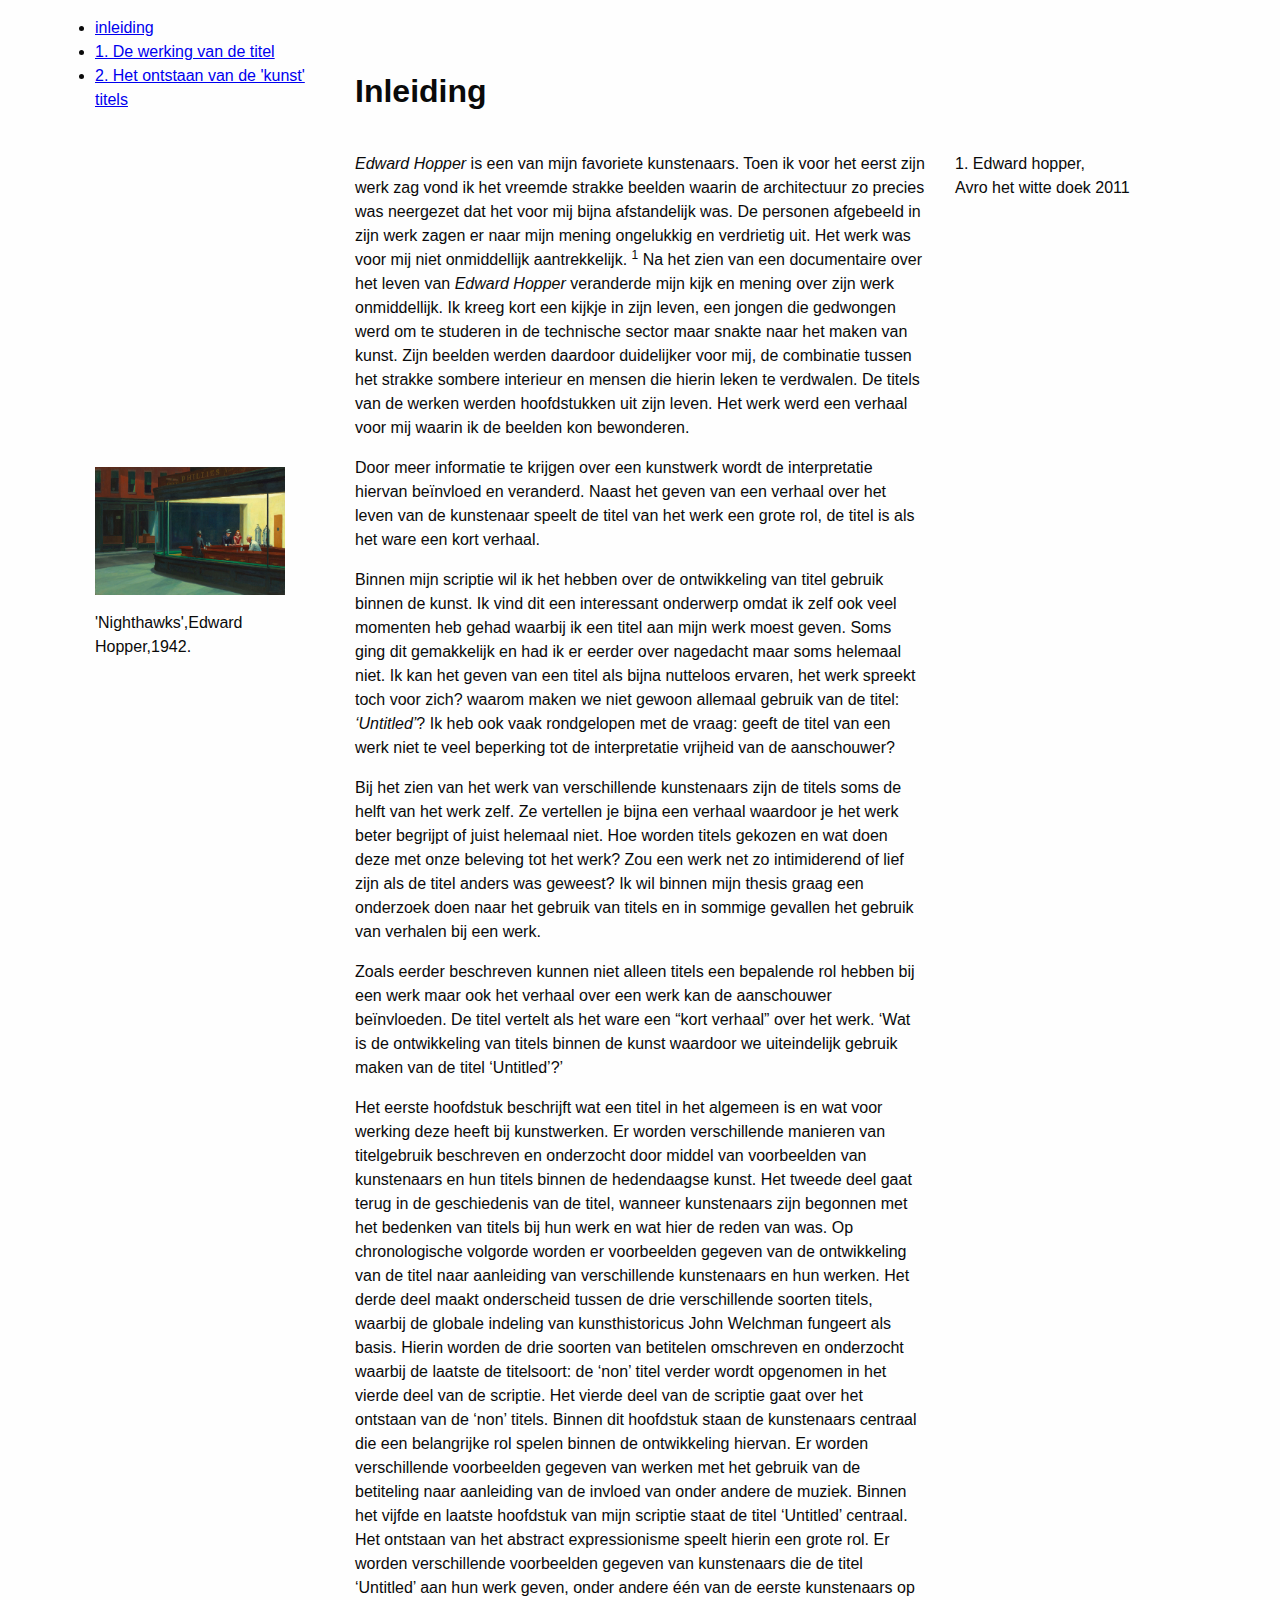
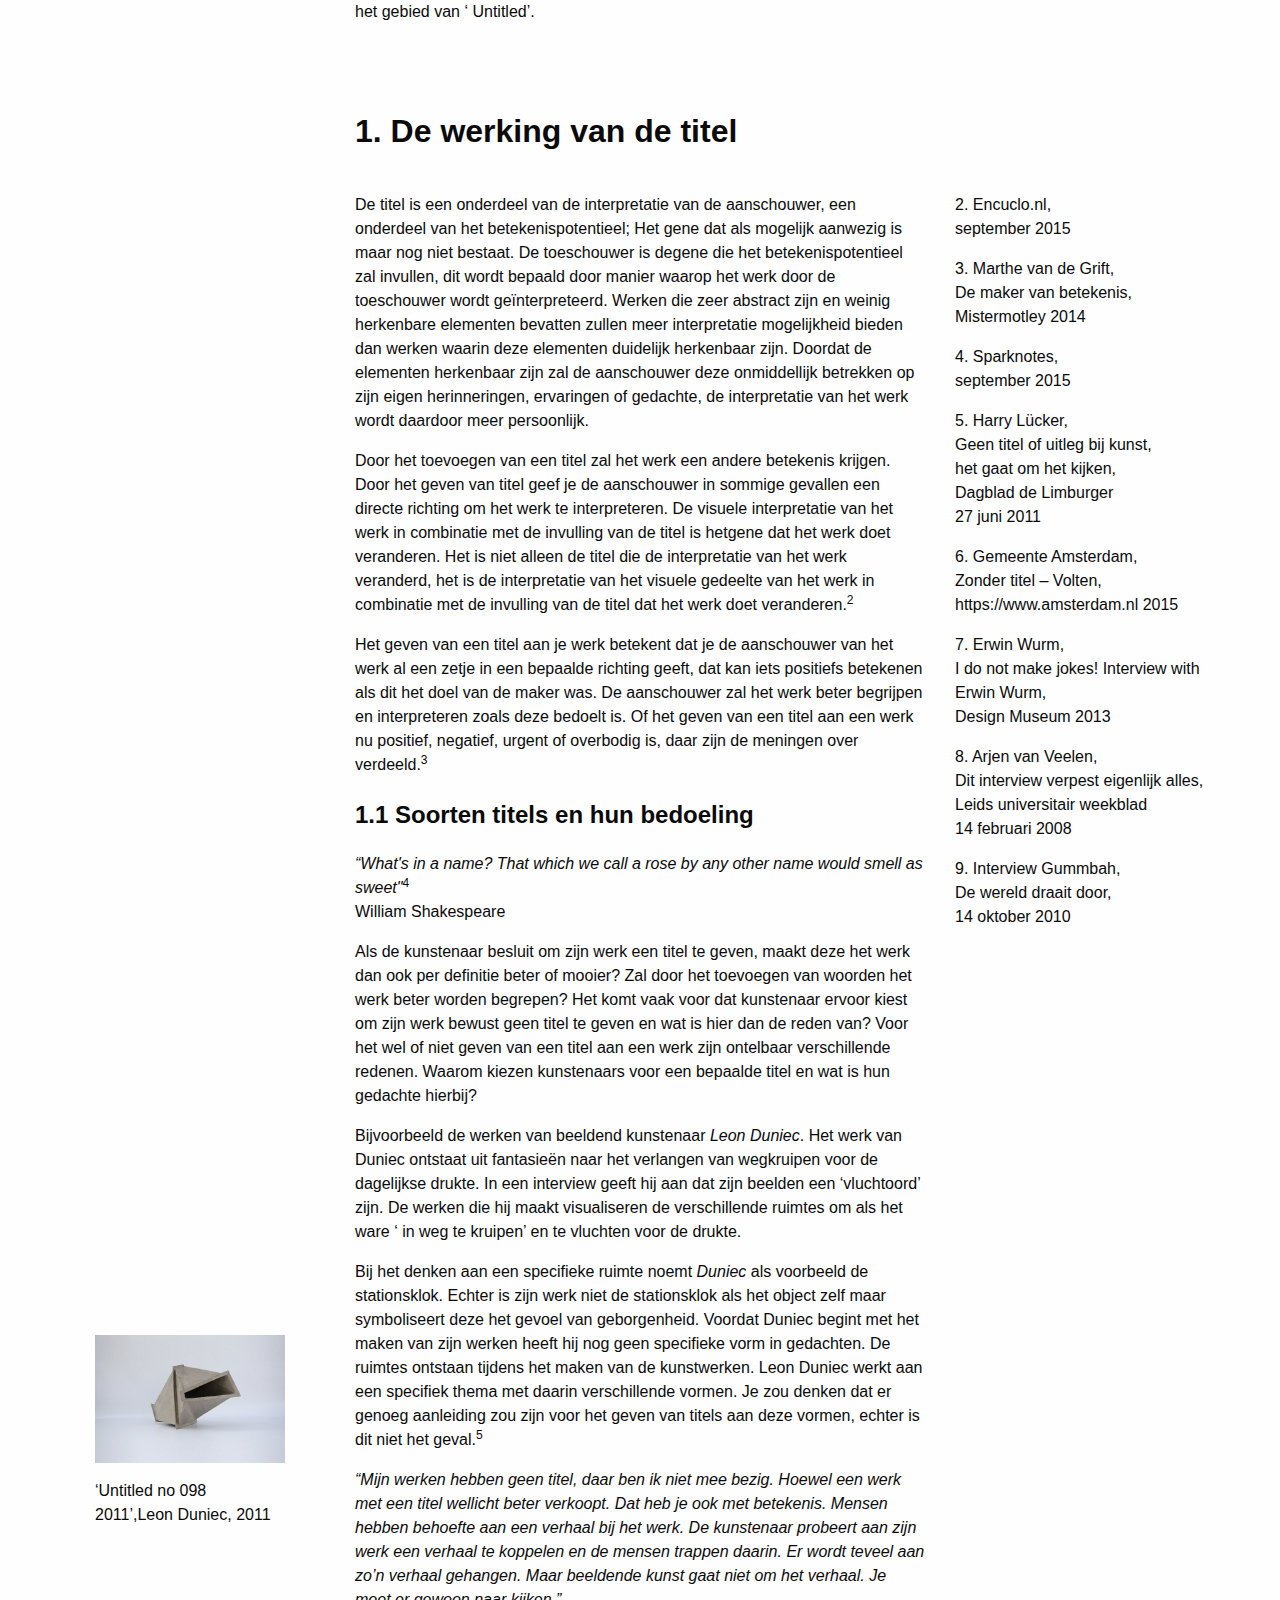
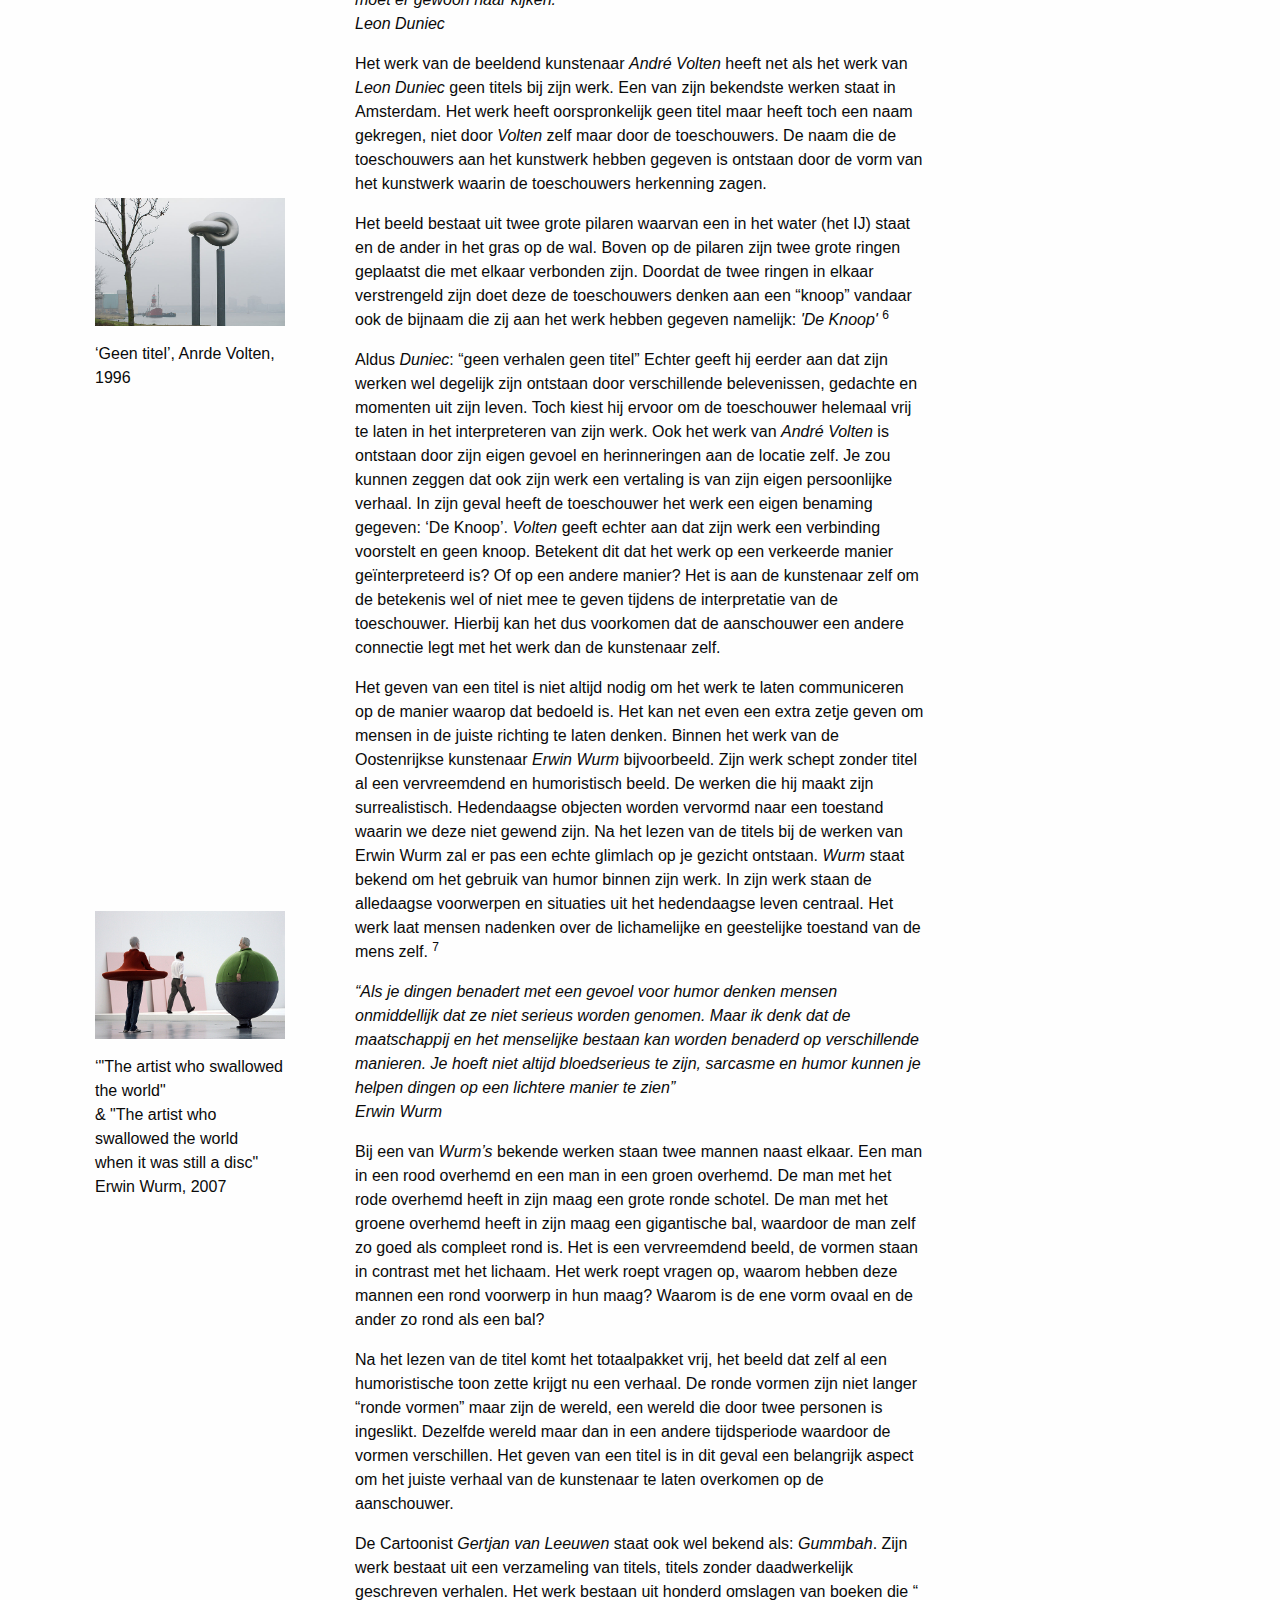
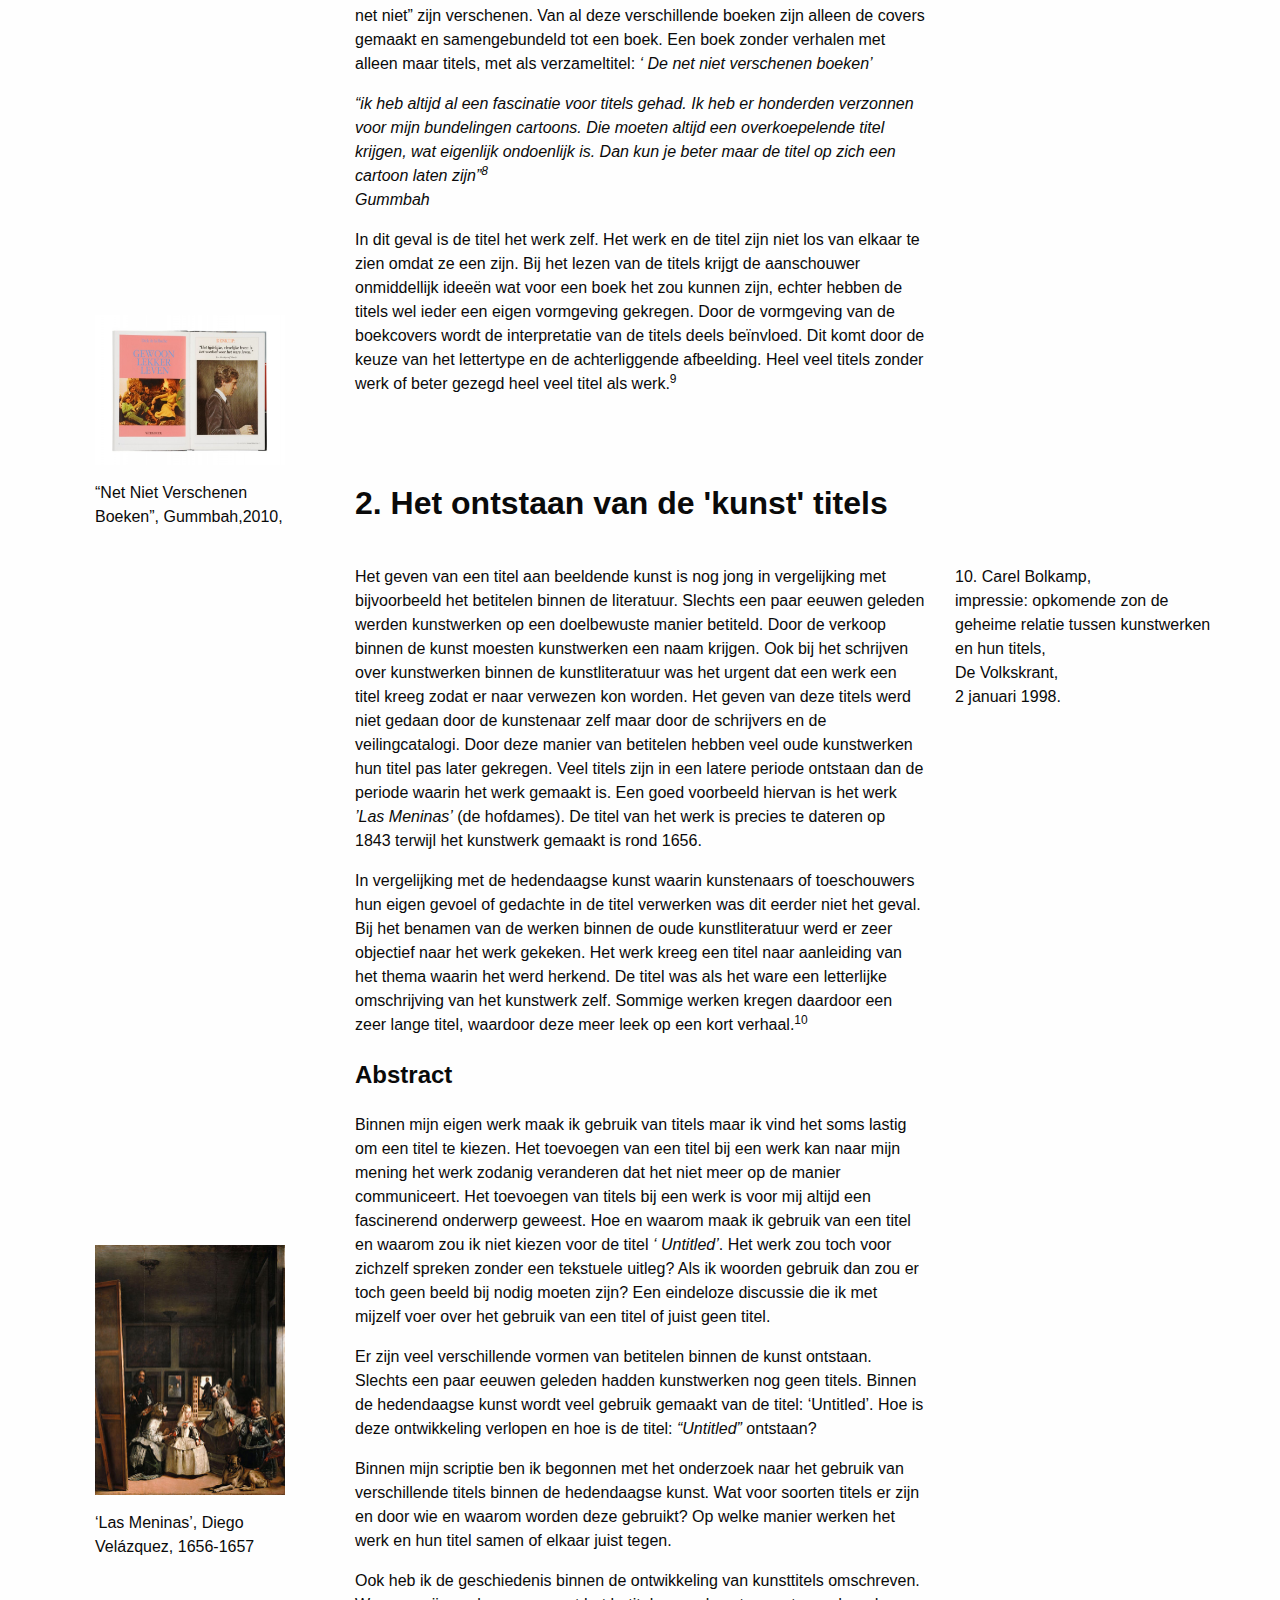
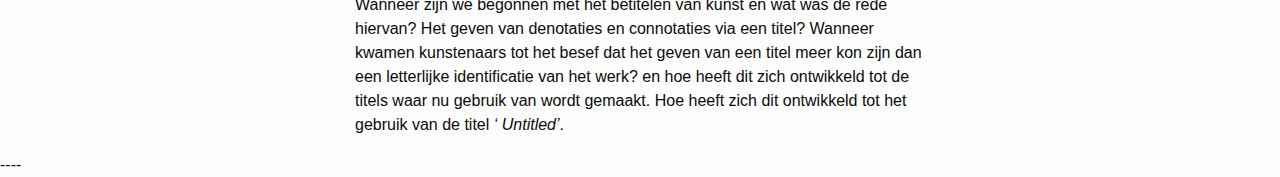
==== index1.html @ 56a6ff3b "new" ====
<!doctype html>

 <!-- header ( niet aan zitten!) -->
<html class="no-js" lang="en">
<head>
  <meta charset="utf-8">
  <meta http-equiv="x-ua-compatible" content="ie=edge">
  <meta name="viewport" content="width=device-width, initial-scale=1.0">
  <title> 'Untitled'</title>
  <link rel="stylesheet" href="css/app.css">
  <link rel="stylesheet" href="style.css">
  <link href='https://fonts.googleapis.com/css?family=Lora:400,400italic,700,700italic' rel='stylesheet' type='text/css'>
</head>
<body>

<div class="wrapper">
    
  <div class="row">
    
    <div class="large-3 columns">

      <div class="spacer">

      <!-- titel opsomming links -->
        <nav>
          <ul>
            <li><a data-scroll href="#1" class="1">inleiding</a></li>
            <li><a data-scroll href="#2" class="2">1. De werking van de titel</a></li>
            <li><a data-scroll href="#3" class="3">2. Het ontstaan van de 'kunst' titels</a></li>

          </ul>
        </nav>

      </div>
       <!-- plaatjes (figure tot /figure Kunnen plaatjes aan zijkant) -->
       <figure>
        <img src= "images/edwardhopper.jpg" alt="image" style="width:204px;height:128px; margin-top:339px">
        <p class="caption">'Nighthawks',Edward Hopper,1942.</p>

         <img src= "images/dun1.jpg" alt="image" style="width:204px;height:128px; margin-top:2260px">
        <p class="caption">‘Untitled no 098 2011’,Leon Duniec, 2011</p>

        <img src= "images/volten2.jpg" alt="image" style="width:204px;height:128px; margin-top:255px">
        <p class="caption">‘Geen titel’, Anrde Volten, 1996</p>

        <img src= "images/wurm1.jpg" alt="image" style="width:204px;height:128px; margin-top:505px">
        <p class="caption">‘"The artist who swallowed the world" <br> & "The artist who swallowed the world<br> when it was still a disc"<br> Erwin Wurm, 2007</p>

        <img src= "images/gum1.jpg" alt="image" style="width:204px;height:150px; margin-top:700px">
        <p class="caption">“Net Niet Verschenen Boeken”, Gummbah,2010,</p>

        <img src= "images/menas1.jpg" alt="image" style="width:204px;height:250px; margin-top:700px">
        <p class="caption">‘Las Meninas’, Diego Velázquez, 1656-1657</p>





      </figure>

    


    </div>


    <div class="large-9 medium-9 columns">


      <!-- Artikel 1 -->
      <div class="row">
          
        <div class="large-8 medium-8 columns">
                      <h1 id="1"></h1>

          <br>
            <h1 id="1">Inleiding</h1>

        </div>

        <div class="large-8 medium-8 columns">

          <article>

            <p><i>Edward Hopper</i> is een van mijn favoriete kunstenaars. Toen ik voor het eerst zijn werk zag vond ik het vreemde strakke beelden waarin de architectuur zo precies was neergezet dat het voor mij bijna afstandelijk was. De personen afgebeeld in zijn werk zagen er naar mijn mening ongelukkig en verdrietig uit. Het werk was voor mij niet onmiddellijk aantrekkelijk. <sup>1</sup>
            Na het zien van een documentaire over het leven van <i>Edward Hopper</i> veranderde mijn kijk en mening over zijn werk onmiddellijk. Ik kreeg kort een kijkje in zijn leven, een jongen die gedwongen werd om te studeren in de technische sector maar snakte naar het maken van kunst. Zijn beelden werden daardoor duidelijker voor mij, de combinatie tussen het strakke sombere interieur en mensen die hierin leken te verdwalen. De titels van de werken werden hoofdstukken uit zijn leven. Het werk werd een verhaal voor mij waarin ik de beelden kon bewonderen.
</p>

            <p>Door meer informatie te krijgen over een kunstwerk wordt de interpretatie hiervan beïnvloed en veranderd. Naast het geven van een verhaal over het leven van de kunstenaar speelt de titel van het werk een grote rol, de titel is als het ware een kort verhaal. </p>

            <p>Binnen mijn scriptie wil ik het hebben over de ontwikkeling van titel gebruik binnen de kunst. Ik vind dit een interessant onderwerp omdat ik zelf ook veel momenten heb gehad waarbij ik een titel aan mijn werk moest geven. Soms ging dit gemakkelijk en had ik er eerder over nagedacht maar soms helemaal niet. Ik kan het geven van een titel als bijna nutteloos ervaren, het werk spreekt toch voor zich? waarom maken we niet gewoon allemaal gebruik van de titel: <i>‘Untitled’</i>? Ik heb ook vaak rondgelopen met de vraag: geeft de titel van een werk niet te veel beperking tot de interpretatie vrijheid van de aanschouwer? </p>

            <p>Bij het zien van het werk van verschillende kunstenaars zijn de titels soms de helft van het werk zelf. Ze vertellen je bijna een verhaal waardoor je het werk beter begrijpt of juist helemaal niet.
            Hoe worden titels gekozen en wat doen deze met onze beleving tot het werk? Zou een werk net zo intimiderend of lief zijn als de titel anders was geweest? Ik wil binnen mijn thesis graag een onderzoek doen naar het gebruik van titels en in sommige gevallen het gebruik van verhalen bij een werk. </p>

            <p>Zoals eerder beschreven kunnen niet alleen titels een bepalende rol hebben bij een werk maar ook het verhaal over een werk kan de aanschouwer beïnvloeden. De titel vertelt als het ware een “kort verhaal” over het werk. 
            ‘Wat is de ontwikkeling van titels binnen de kunst waardoor we uiteindelijk gebruik maken van de titel ‘Untitled’?’
            </p>




            <p>Het eerste hoofdstuk beschrijft wat een titel in het algemeen is en wat voor werking deze heeft bij kunstwerken. Er worden verschillende manieren van titelgebruik beschreven en onderzocht door middel van voorbeelden van kunstenaars en hun titels binnen de hedendaagse kunst.
Het tweede deel gaat terug in de geschiedenis van de titel, wanneer kunstenaars zijn begonnen met het bedenken van titels bij hun werk en wat hier de reden van was. Op chronologische volgorde worden er voorbeelden gegeven van de ontwikkeling van de titel naar aanleiding van verschillende kunstenaars en hun werken.
Het derde deel maakt onderscheid tussen de drie verschillende soorten titels, waarbij de globale indeling van kunsthistoricus John Welchman fungeert als basis. Hierin worden de drie soorten van betitelen omschreven en onderzocht waarbij de laatste de titelsoort: de ‘non’ titel verder wordt opgenomen in het vierde deel van de scriptie.
Het vierde deel van de scriptie gaat over het ontstaan van de ‘non’ titels. Binnen dit hoofdstuk staan de kunstenaars centraal die een belangrijke rol spelen binnen de ontwikkeling hiervan. Er worden verschillende voorbeelden gegeven van werken met het gebruik van de betiteling naar aanleiding van de invloed van onder andere de muziek.
Binnen het vijfde en laatste hoofdstuk van mijn scriptie staat de titel ‘Untitled’ centraal. Het ontstaan van het abstract expressionisme speelt hierin een grote rol. Er worden verschillende voorbeelden gegeven van kunstenaars die de titel ‘Untitled’ aan hun werk geven, onder andere één van de eerste kunstenaars op het gebied van ‘ Untitled’. </p>


   

          </article>

        </div>

        <!-- bronnen atrikel 1 --> 

        <div class="large-4 columns">
          
          <section class="source">

            <p>1. <span>Edward hopper, <br>Avro het witte doek 2011 </a></span>
           


            
          </section>

        </div>


      </div>
      <!-- Einde artikel 1 --> 
      
      <!-- Artikel 2 -->
      <div class="row">

        <div class="large-8 columns">
            <h1 id="2"></h1>

            <br>
                        


                        <h1 id="2">1. De werking van de titel</h1>

        </div>

        <div class="large-8 columns">

          <article>

            <p>
            

            <p>De titel is een onderdeel van de interpretatie van de aanschouwer, een onderdeel van het betekenispotentieel; Het gene dat als mogelijk aanwezig is maar nog niet bestaat. De toeschouwer is degene die het betekenispotentieel zal invullen, dit wordt bepaald door manier waarop het werk door de toeschouwer wordt geïnterpreteerd. Werken die zeer abstract zijn en weinig herkenbare elementen bevatten zullen meer interpretatie mogelijkheid bieden dan werken waarin deze elementen duidelijk herkenbaar zijn. Doordat de elementen herkenbaar zijn zal de aanschouwer deze onmiddellijk betrekken op zijn eigen herinneringen, ervaringen of gedachte, de interpretatie van het werk wordt daardoor meer persoonlijk. </p>

            <p>Door het toevoegen van een titel zal het werk een andere betekenis krijgen. Door het geven van titel geef je de aanschouwer in sommige gevallen een directe richting om het werk te interpreteren. De visuele interpretatie van het werk in combinatie met de invulling van de titel is hetgene dat het werk doet veranderen. Het is niet alleen de titel die de interpretatie van het werk veranderd, het is de interpretatie van het visuele gedeelte van het werk in combinatie met de invulling van de titel dat het werk doet veranderen.<sup>2</sup></p>

            <p>Het geven van een titel aan je werk betekent dat je de aanschouwer van het werk al een zetje in een bepaalde richting geeft, dat kan iets positiefs betekenen als dit het doel van de maker was. De aanschouwer zal het werk beter begrijpen en interpreteren zoals deze bedoelt is.   Of het geven van een titel aan een werk nu positief, negatief, urgent of overbodig is, daar zijn de meningen over verdeeld.<sup>3</sup>  </p>

            


            <h2>1.1 Soorten titels en hun bedoeling </h2>

            <div id= "quote"> <i>“What's in a name? That which we call a rose by any other name would smell as sweet"</i><sup>4</sup> </div>

            <div id= "zeg"> William Shakespeare </div>


                <p> Als de kunstenaar besluit om zijn werk een titel te geven, maakt deze het werk dan ook per definitie beter of mooier? Zal door het toevoegen van woorden het werk beter worden begrepen? Het komt vaak voor dat kunstenaar ervoor kiest om zijn werk bewust geen titel te geven en wat is hier dan de reden van? Voor het wel of niet geven van een titel aan een werk zijn ontelbaar verschillende redenen. Waarom kiezen kunstenaars voor een bepaalde titel en wat is hun gedachte hierbij? </P>

                  
                <p>Bijvoorbeeld de werken van beeldend kunstenaar <i>Leon Duniec</i>. Het werk van Duniec ontstaat uit fantasieën naar het verlangen van wegkruipen voor de dagelijkse drukte. In een interview geeft hij aan dat zijn beelden een ‘vluchtoord’ zijn. De werken die hij maakt visualiseren de verschillende ruimtes om als het ware ‘ in weg te kruipen’ en te vluchten voor de drukte.</P>

                <p>
                  Bij het denken aan een specifieke ruimte noemt <i>Duniec</i> als voorbeeld de stationsklok. Echter is zijn werk niet de stationsklok als het object zelf maar symboliseert deze het gevoel van geborgenheid. Voordat Duniec begint met het maken van zijn werken heeft hij nog geen specifieke vorm in gedachten. De ruimtes ontstaan tijdens het maken van de kunstwerken. 

                  Leon Duniec werkt aan een specifiek thema met daarin verschillende vormen. Je zou denken dat er genoeg aanleiding zou zijn voor het geven van titels aan deze vormen, echter is dit niet het geval.<sup>5</sup> </p>


<div id= "citaat"> <i> “Mijn werken hebben geen titel, daar ben ik niet mee bezig. Hoewel een werk met een titel wellicht beter verkoopt. Dat heb je ook met betekenis. Mensen hebben behoefte aan een verhaal bij het werk. De kunstenaar probeert aan zijn werk een verhaal te koppelen en de mensen trappen daarin. Er wordt teveel aan zo’n verhaal gehangen. Maar beeldende kunst gaat niet om het verhaal. Je moet er gewoon naar kijken.”</i> </div>

<div id= "zeg"> <i>Leon Duniec </i></div>

              <p>Het werk van de beeldend kunstenaar <i>André Volten</i> heeft net als het werk van <i>Leon Duniec</i> geen titels bij zijn werk. Een van zijn bekendste werken staat in Amsterdam. Het werk heeft oorspronkelijk geen titel maar heeft toch een naam gekregen, niet door <i>Volten</i> zelf maar door de toeschouwers. De naam die de toeschouwers aan het kunstwerk hebben gegeven is ontstaan door de vorm van het kunstwerk waarin de toeschouwers herkenning zagen.<p>

              <p> Het beeld bestaat uit twee grote pilaren waarvan een in het water (het IJ) staat en de ander in het gras op de wal. Boven op de pilaren zijn twee grote ringen geplaatst die met elkaar verbonden zijn. Doordat de twee ringen in elkaar verstrengeld zijn doet deze de toeschouwers denken aan een “knoop” vandaar ook de bijnaam die zij aan het werk hebben gegeven namelijk: <i>'De Knoop'</i> <sup>6</sup> </P>

              <p>Aldus <i>Duniec</i>: “geen verhalen geen titel” Echter geeft hij eerder aan dat zijn werken wel degelijk zijn ontstaan door verschillende belevenissen, gedachte en momenten uit zijn leven. Toch kiest hij ervoor om de toeschouwer helemaal vrij te laten in het interpreteren van zijn werk.

              Ook het werk van <i>André Volten</i> is ontstaan door zijn eigen gevoel en herinneringen aan de locatie zelf. Je zou kunnen zeggen dat ook zijn werk een vertaling is van zijn eigen persoonlijke verhaal. In zijn geval heeft de toeschouwer het werk een eigen benaming gegeven: ‘De Knoop’. <i>Volten</i> geeft echter aan dat zijn werk een verbinding voorstelt en geen knoop. Betekent dit dat het werk op een verkeerde manier geïnterpreteerd is? Of op een andere manier? Het is aan de kunstenaar zelf om de betekenis wel of niet mee te geven tijdens de interpretatie van de toeschouwer. Hierbij kan het dus voorkomen dat de aanschouwer een andere connectie legt met het werk dan de kunstenaar zelf. </p>

              <p> Het geven van een titel is niet altijd nodig om het werk te laten communiceren op de manier waarop dat bedoeld is. Het kan net even een extra zetje geven om mensen in de juiste richting te laten denken. Binnen het werk van de Oostenrijkse kunstenaar <i>Erwin Wurm</i> bijvoorbeeld. Zijn werk schept zonder titel al een vervreemdend en humoristisch beeld. De werken die hij maakt zijn surrealistisch. Hedendaagse objecten worden vervormd naar een toestand waarin we deze niet gewend zijn. Na het lezen van de titels bij de werken van Erwin Wurm zal er pas een echte glimlach op je gezicht ontstaan.

              <i>Wurm</i> staat bekend om het gebruik van humor binnen zijn werk. In zijn werk staan de alledaagse voorwerpen en situaties uit het hedendaagse leven centraal. Het werk laat mensen nadenken over de lichamelijke en geestelijke toestand van de mens zelf. <sup>7</sup></p>

<div id= "citaat"> <i> “Als je dingen benadert met een gevoel voor humor denken mensen onmiddellijk dat ze niet serieus worden genomen. Maar ik denk dat de maatschappij en het menselijke bestaan kan worden benaderd op verschillende manieren. Je hoeft niet altijd bloedserieus te zijn, sarcasme en humor kunnen je helpen dingen op een lichtere manier te zien”</i> </div>
<div id= "zeg"> <i>Erwin Wurm</i></div>


              <p> Bij een van <i>Wurm’s </i>bekende werken staan twee mannen naast elkaar. Een man in een rood overhemd en een man in een groen overhemd. De man met het rode overhemd heeft in zijn maag een grote ronde schotel. De man met het groene overhemd heeft in zijn maag een gigantische bal, waardoor de man zelf zo goed als compleet rond is. Het is een vervreemdend beeld, de vormen staan in contrast met het lichaam. Het werk roept vragen op, waarom hebben deze mannen een rond voorwerp in hun maag? Waarom is de ene vorm ovaal en de ander zo rond als een bal? </P>

              <p> Na het lezen van de titel komt het totaalpakket vrij, het beeld dat zelf al een humoristische toon zette krijgt nu een verhaal. De ronde vormen zijn niet langer “ronde vormen” maar zijn de wereld, een wereld die door twee personen is ingeslikt. Dezelfde wereld maar dan in een andere tijdsperiode waardoor de vormen verschillen. Het geven van een titel is in dit geval een belangrijk aspect om het juiste verhaal van de kunstenaar te laten overkomen op de aanschouwer.</p>


              <p>De Cartoonist <i>Gertjan van Leeuwen</i> staat ook wel bekend als: <i>Gummbah</i>. Zijn werk bestaat uit een verzameling van titels, titels zonder daadwerkelijk geschreven verhalen. Het werk bestaan uit honderd omslagen van boeken die “ net niet” zijn verschenen. Van al deze verschillende boeken zijn alleen de covers gemaakt en samengebundeld tot een boek. Een boek zonder verhalen met alleen maar titels, met als verzameltitel: <i>‘ De net niet verschenen boeken’ </i></p>

  <div id= "citaat"> <i> “ik heb altijd al een fascinatie voor titels gehad. Ik heb er honderden verzonnen voor mijn bundelingen cartoons. Die moeten altijd een overkoepelende titel krijgen, wat eigenlijk ondoenlijk is. Dan kun je beter maar de titel op zich een cartoon laten zijn”<sup>8</sup> </i> </div>
<div id= "zeg"> <i>Gummbah</i></div>

              <p>In dit geval is de titel het werk zelf. Het werk en de titel zijn niet los van elkaar te zien omdat ze een zijn. Bij het lezen van de titels krijgt de aanschouwer onmiddellijk ideeën wat voor een boek het zou kunnen zijn, echter hebben de titels wel ieder een eigen vormgeving gekregen. Door de vormgeving van de boekcovers wordt de interpretatie van de titels deels beïnvloed. Dit komt door de keuze van het lettertype en de achterliggende afbeelding. Heel veel titels zonder werk of beter gezegd heel veel titel als werk.<sup>9</sup> </p>




          </article>

        </div>


        <div class="large-4 columns">
          
          <section class="source">
          

            <p>2. <span>Encuclo.nl,<br> september 2015</span></p>


            <p>3. <span> Marthe van de Grift,<br> De maker van betekenis,<br> Mistermotley 2014</span></p>

            <p>4. <span> Sparknotes,<br> september 2015</span></p>

            <p>5. <span> Harry Lücker,<br> Geen titel of uitleg bij kunst,<br>het gaat om het kijken,<br> Dagblad de Limburger<br> 27 juni 2011</span></p>

            <p>6. <span> Gemeente Amsterdam,<br> Zonder titel – Volten,<br>
            https://www.amsterdam.nl 2015
            </span></p>

            <p>7. <span> Erwin Wurm,<br>I do not make jokes! Interview with Erwin Wurm,<br> Design Museum 2013</span></p>
            <p>8. <span> Arjen van Veelen,<br> Dit interview verpest eigenlijk alles,<br> Leids universitair weekblad <br>14 februari 2008</span></p>
            <p>9. <span> Interview Gummbah,<br> De wereld draait door,<br>14 oktober 2010</span></p>


           


          </section>

        </div>



      </div>
      <!-- Einde artikel 2 --> 

      <!-- Artikel 3 -->
      <div class="row">

        <div class="large-8 columns">
            <h1 id="3"></h1>

            <br>
            <h1 id="3">2. Het ontstaan van de 'kunst' titels</h1>

        </div>

        <div class="large-8 columns">

          <article>

            <p> Het geven van een titel aan beeldende kunst is nog jong in vergelijking met bijvoorbeeld het betitelen binnen de literatuur. Slechts een paar eeuwen geleden werden kunstwerken op een doelbewuste manier betiteld. Door de verkoop binnen de kunst moesten kunstwerken een naam krijgen. Ook bij het schrijven over kunstwerken binnen de kunstliteratuur was het urgent dat een werk een titel kreeg zodat er naar verwezen kon worden. Het geven van deze titels werd niet gedaan door de kunstenaar zelf maar door de schrijvers en de veilingcatalogi. Door deze manier van betitelen hebben veel oude kunstwerken hun titel pas later gekregen. Veel titels zijn in een latere periode ontstaan dan de periode waarin het werk gemaakt is. Een goed voorbeeld hiervan is het werk <i>’Las Meninas’</i> (de hofdames). De titel van het werk is precies te dateren op 1843 terwijl het kunstwerk gemaakt is rond 1656. </p>


            <p>In vergelijking met de hedendaagse kunst waarin kunstenaars of toeschouwers hun eigen gevoel of gedachte in de titel verwerken was dit eerder niet het geval. Bij het benamen van de werken binnen de oude kunstliteratuur werd er zeer objectief naar het werk gekeken. Het werk kreeg een titel naar aanleiding van het thema waarin het werd herkend. De titel was als het ware een letterlijke omschrijving van het kunstwerk zelf. Sommige werken kregen daardoor een zeer lange titel, waardoor deze meer leek op een kort verhaal.<sup>10</sup> </p>

             <h2>Abstract</h2>

             <p>  Binnen mijn eigen werk maak ik gebruik van titels maar ik vind het soms lastig om een titel te kiezen. Het toevoegen van een titel bij een werk kan naar mijn mening het werk zodanig veranderen dat het niet meer op de manier communiceert. Het toevoegen van titels bij een werk is voor mij altijd een fascinerend onderwerp geweest. Hoe en waarom maak ik gebruik van een titel en waarom zou ik niet kiezen voor de titel <i>‘ Untitled’</i>. Het werk zou toch voor zichzelf spreken zonder een tekstuele uitleg? Als ik woorden gebruik dan zou er toch geen beeld bij nodig moeten zijn? Een eindeloze discussie die ik met mijzelf voer over het gebruik van een titel of juist geen titel.</p>

            <p>Er zijn veel verschillende vormen van betitelen binnen de kunst ontstaan. Slechts een paar eeuwen geleden hadden kunstwerken nog geen titels. Binnen de hedendaagse kunst wordt veel gebruik gemaakt van de titel: ‘Untitled’. Hoe is deze ontwikkeling verlopen en hoe is de titel:<i> “Untitled”</i> ontstaan?</p>

            <p>Binnen mijn scriptie ben ik begonnen met het onderzoek naar het gebruik van verschillende titels binnen de hedendaagse kunst. Wat voor soorten titels er zijn en door wie en waarom worden deze gebruikt? Op welke manier werken het werk en hun titel samen of elkaar juist tegen.</p>

            <p>Ook heb ik de geschiedenis binnen de ontwikkeling van kunsttitels omschreven. Wanneer zijn we begonnen met het betitelen van kunst en wat was de rede hiervan?
Het geven van denotaties en connotaties via een titel? Wanneer kwamen kunstenaars tot het besef dat het geven van een titel meer kon zijn dan een letterlijke identificatie van het werk? en hoe heeft dit zich ontwikkeld tot de titels waar nu gebruik van wordt gemaakt. Hoe heeft zich dit ontwikkeld tot het gebruik van de titel <i>‘ Untitled’</i>.</p>






          </article>

        </div>


        <div class="large-4 columns">
          
          <section class="source">
          

            <p><span> 10. Carel Bolkamp, <br>impressie: opkomende zon de geheime relatie tussen kunstwerken en hun titels,<br> De Volkskrant,<br> 2 januari 1998.</span></p>




           


          </section>

        </div>



      </div>
      <!-- Einde artikel 2 --> 








    </div>
    
  </div>

</div>
<!-- niet aanzitten --> 
<script src="bower_components/jquery/dist/jquery.js"></script>
<script src="bower_components/what-input/what-input.js"></script>
<script src="bower_components/foundation-sites/dist/foundation.js"></script>
<script src="js/app.js"></script>
<script src="js/smooth-scroll.js"></script>
<script> 

// Smooth scroll aanroepen
smoothScroll.init();

// Hoogte menu op 0 zetten
var currentHeight = 0;

$(window).load(function() {

  // Hooge menu berekenen 
  currentHeight = $('nav').outerHeight();

  // Hoogte menu toewijzen aan spacer
  $('.spacer').css({'position':'relative', 'height': currentHeight});

});

// in dit object enerzijds alle ‘ids’, anderzijds de titels
titles = {
    '1' : ["Inleiding", "In",","],
    '2' : ["1. De werking van de titel ", "werking van de titel","werking titel","werking","1"],
    '3' : ["2. Het ontstaan van de 'kunst' titels", "het ontstaan van de titels","onstaan titels","ontstaan","2"],
    '4' : ["1. De werking van de titel ", "werking van de titel","werking titel","werking","1"],
}

$('h1').on('click', function() {
    // wordt getriggerd wanneer we op een h1 klikken
    // met $(this) krijgen we het jQuery element
    // van waar op geklikt is
    // waar we vervolgens de jQuery methodes op
    // toe kunnen passen
    
    // met $(this).attr('id') vinden we het id
    // attribuut bv ‘dit-is-een-id’
    var id = $(this).attr('id');
    
    
    // vanuit het titles object zoeken we de array op
    // die hoort bij deze id
    var to_cycle = titles[id];

    // Dit is de tekst van de h1 zoals die nu is
    var currentText = $(this).text();
    // check waar 
    // hoe ver zijn we in de array
    var position = to_cycle.indexOf(currentText);
    // als we bij het laatste element zijn
    if (position === to_cycle.length - 1) {
        // gaan we terug naar het begin
        position = 0;
    } else {
        // en anders gaan we eentje verder
        position += 1;
    }
    var newText = to_cycle[position];
    // zet de nieuwe tekst
    $(this).text(newText);

    // de elementen van de inhoudsopgave hebben class="XX" waar de titels id="XX" hebben
    $("." + id).text(newText);
}




);
</script>



----



</body>
</html>
---- css/app.css ----
/**
 * Foundation for Sites by ZURB
 * Version 6.1.1
 * foundation.zurb.com
 * Licensed under MIT Open Source
 */
/*! normalize.css v3.0.3 | MIT License | github.com/necolas/normalize.css */
/**
   * 1. Set default font family to sans-serif.
   * 2. Prevent iOS and IE text size adjust after device orientation change,
   *    without disabling user zoom.
   */
html {
  font-family: sans-serif;
  /* 1 */
  -ms-text-size-adjust: 100%;
  /* 2 */
  -webkit-text-size-adjust: 100%;
  /* 2 */ }

/**
   * Remove default margin.
   */
body {
  margin: 0; }

/* HTML5 display definitions
     ========================================================================== */
/**
   * Correct `block` display not defined for any HTML5 element in IE 8/9.
   * Correct `block` display not defined for `details` or `summary` in IE 10/11
   * and Firefox.
   * Correct `block` display not defined for `main` in IE 11.
   */
article,
aside,
details,
figcaption,
figure,
footer,
header,
hgroup,
main,
menu,
nav,
section,
summary {
  display: block; }

/**
   * 1. Correct `inline-block` display not defined in IE 8/9.
   * 2. Normalize vertical alignment of `progress` in Chrome, Firefox, and Opera.
   */
audio,
canvas,
progress,
video {
  display: inline-block;
  /* 1 */
  vertical-align: baseline;
  /* 2 */ }

/**
   * Prevent modern browsers from displaying `audio` without controls.
   * Remove excess height in iOS 5 devices.
   */
audio:not([controls]) {
  display: none;
  height: 0; }

/**
   * Address `[hidden]` styling not present in IE 8/9/10.
   * Hide the `template` element in IE 8/9/10/11, Safari, and Firefox < 22.
   */
[hidden],
template {
  display: none; }

/* Links
     ========================================================================== */
/**
   * Remove the gray background color from active links in IE 10.
   */
a {
  background-color: transparent; }

/**
   * Improve readability of focused elements when they are also in an
   * active/hover state.
   */
a:active,
a:hover {
  outline: 0; }

/* Text-level semantics
     ========================================================================== */
/**
   * Address styling not present in IE 8/9/10/11, Safari, and Chrome.
   */
abbr[title] {
  border-bottom: 1px dotted; }

/**
   * Address style set to `bolder` in Firefox 4+, Safari, and Chrome.
   */
b,
strong {
  font-weight: bold; }

/**
   * Address styling not present in Safari and Chrome.
   */
dfn {
  font-style: italic; }

/**
   * Address variable `h1` font-size and margin within `section` and `article`
   * contexts in Firefox 4+, Safari, and Chrome.
   */
h1 {
  font-size: 2em;
  margin: 0.67em 0; }

/**
   * Address styling not present in IE 8/9.
   */
mark {
  background: #ff0;
  color: #000; }

/**
   * Address inconsistent and variable font size in all browsers.
   */
small {
  font-size: 80%; }

/**
   * Prevent `sub` and `sup` affecting `line-height` in all browsers.
   */
sub,
sup {
  font-size: 75%;
  line-height: 0;
  position: relative;
  vertical-align: baseline; }

sup {
  top: -0.5em; }

sub {
  bottom: -0.25em; }

/* Embedded content
     ========================================================================== */
/**
   * Remove border when inside `a` element in IE 8/9/10.
   */
img {
  border: 0; }

/**
   * Correct overflow not hidden in IE 9/10/11.
   */
svg:not(:root) {
  overflow: hidden; }

/* Grouping content
     ========================================================================== */
/**
   * Address margin not present in IE 8/9 and Safari.
   */
figure {
  margin: 1em 40px; }

/**
   * Address differences between Firefox and other browsers.
   */
hr {
  box-sizing: content-box;
  height: 0; }

/**
   * Contain overflow in all browsers.
   */
pre {
  overflow: auto; }

/**
   * Address odd `em`-unit font size rendering in all browsers.
   */
code,
kbd,
pre,
samp {
  font-family: monospace, monospace;
  font-size: 1em; }

/* Forms
     ========================================================================== */
/**
   * Known limitation: by default, Chrome and Safari on OS X allow very limited
   * styling of `select`, unless a `border` property is set.
   */
/**
   * 1. Correct color not being inherited.
   *    Known issue: affects color of disabled elements.
   * 2. Correct font properties not being inherited.
   * 3. Address margins set differently in Firefox 4+, Safari, and Chrome.
   */
button,
input,
optgroup,
select,
textarea {
  color: inherit;
  /* 1 */
  font: inherit;
  /* 2 */
  margin: 0;
  /* 3 */ }

/**
   * Address `overflow` set to `hidden` in IE 8/9/10/11.
   */
button {
  overflow: visible; }

/**
   * Address inconsistent `text-transform` inheritance for `button` and `select`.
   * All other form control elements do not inherit `text-transform` values.
   * Correct `button` style inheritance in Firefox, IE 8/9/10/11, and Opera.
   * Correct `select` style inheritance in Firefox.
   */
button,
select {
  text-transform: none; }

/**
   * 1. Avoid the WebKit bug in Android 4.0.* where (2) destroys native `audio`
   *    and `video` controls.
   * 2. Correct inability to style clickable `input` types in iOS.
   * 3. Improve usability and consistency of cursor style between image-type
   *    `input` and others.
   */
button,
html input[type="button"],
input[type="reset"],
input[type="submit"] {
  -webkit-appearance: button;
  /* 2 */
  cursor: pointer;
  /* 3 */ }

/**
   * Re-set default cursor for disabled elements.
   */
button[disabled],
html input[disabled] {
  cursor: default; }

/**
   * Remove inner padding and border in Firefox 4+.
   */
button::-moz-focus-inner,
input::-moz-focus-inner {
  border: 0;
  padding: 0; }

/**
   * Address Firefox 4+ setting `line-height` on `input` using `!important` in
   * the UA stylesheet.
   */
input {
  line-height: normal; }

/**
   * It's recommended that you don't attempt to style these elements.
   * Firefox's implementation doesn't respect box-sizing, padding, or width.
   *
   * 1. Address box sizing set to `content-box` in IE 8/9/10.
   * 2. Remove excess padding in IE 8/9/10.
   */
input[type="checkbox"],
input[type="radio"] {
  box-sizing: border-box;
  /* 1 */
  padding: 0;
  /* 2 */ }

/**
   * Fix the cursor style for Chrome's increment/decrement buttons. For certain
   * `font-size` values of the `input`, it causes the cursor style of the
   * decrement button to change from `default` to `text`.
   */
input[type="number"]::-webkit-inner-spin-button,
input[type="number"]::-webkit-outer-spin-button {
  height: auto; }

/**
   * 1. Address `appearance` set to `searchfield` in Safari and Chrome.
   * 2. Address `box-sizing` set to `border-box` in Safari and Chrome.
   */
input[type="search"] {
  -webkit-appearance: textfield;
  /* 1 */
  box-sizing: content-box;
  /* 2 */ }

/**
   * Remove inner padding and search cancel button in Safari and Chrome on OS X.
   * Safari (but not Chrome) clips the cancel button when the search input has
   * padding (and `textfield` appearance).
   */
input[type="search"]::-webkit-search-cancel-button,
input[type="search"]::-webkit-search-decoration {
  -webkit-appearance: none; }

/**
   * Define consistent border, margin, and padding.
   */
fieldset {
  border: 1px solid #c0c0c0;
  margin: 0 2px;
  padding: 0.35em 0.625em 0.75em; }

/**
   * 1. Correct `color` not being inherited in IE 8/9/10/11.
   * 2. Remove padding so people aren't caught out if they zero out fieldsets.
   */
legend {
  border: 0;
  /* 1 */
  padding: 0;
  /* 2 */ }

/**
   * Remove default vertical scrollbar in IE 8/9/10/11.
   */
textarea {
  overflow: auto; }

/**
   * Don't inherit the `font-weight` (applied by a rule above).
   * NOTE: the default cannot safely be changed in Chrome and Safari on OS X.
   */
optgroup {
  font-weight: bold; }

/* Tables
     ========================================================================== */
/**
   * Remove most spacing between table cells.
   */
table {
  border-collapse: collapse;
  border-spacing: 0; }

td,
th {
  padding: 0; }

.foundation-mq {
  font-family: "small=0em&medium=40em&large=64em&xlarge=75em&xxlarge=90em"; }

html {
  font-size: 100%;
  box-sizing: border-box; }

*,
*:before,
*:after {
  box-sizing: inherit; }

body {
  padding: 0;
  margin: 0;
  font-family: "Helvetica Neue", Helvetica, Roboto, Arial, sans-serif;
  font-weight: normal;
  line-height: 1.5;
  color: #0a0a0a;
  background: #fefefe;
  -webkit-font-smoothing: antialiased;
  -moz-osx-font-smoothing: grayscale; }

img {
  max-width: 100%;
  height: auto;
  -ms-interpolation-mode: bicubic;
  display: inline-block;
  vertical-align: middle; }

textarea {
  height: auto;
  min-height: 50px;
  border-radius: 0; }

select {
  width: 100%;
  border-radius: 0; }

#map_canvas img,
#map_canvas embed,
#map_canvas object,
.map_canvas img,
.map_canvas embed,
.map_canvas object,
.mqa-display img,
.mqa-display embed,
.mqa-display object {
  max-width: none !important; }

button {
  -webkit-appearance: none;
  -moz-appearance: none;
  background: transparent;
  padding: 0;
  border: 0;
  border-radius: 0;
  line-height: 1; }

.row {
  max-width: 75rem;
  margin-left: auto;
  margin-right: auto; }
  .row::before, .row::after {
    content: ' ';
    display: table; }
  .row::after {
    clear: both; }
  .row.collapse > .column, .row.collapse > .columns {
    padding-left: 0;
    padding-right: 0; }
  .row .row {
    margin-left: -0.625rem;
    margin-right: -0.625rem; }
    @media screen and (min-width: 40em) {
      .row .row {
        margin-left: -0.9375rem;
        margin-right: -0.9375rem; } }
    .row .row.collapse {
      margin-left: 0;
      margin-right: 0; }
  .row.expanded {
    max-width: none; }

.column, .columns {
  padding-left: 0.625rem;
  padding-right: 0.625rem;
  width: 100%;
  float: left; }
  @media screen and (min-width: 40em) {
    .column, .columns {
      padding-left: 0.9375rem;
      padding-right: 0.9375rem; } }
  .column:last-child:not(:first-child), .columns:last-child:not(:first-child) {
    float: right; }
  .column.end:last-child:last-child, .end.columns:last-child:last-child {
    float: left; }

.column.row.row, .row.row.columns {
  float: none; }
  .row .column.row.row, .row .row.row.columns {
    padding-left: 0;
    padding-right: 0;
    margin-left: 0;
    margin-right: 0; }

.small-1 {
  width: 8.33333%; }

.small-push-1 {
  position: relative;
  left: 8.33333%; }

.small-pull-1 {
  position: relative;
  left: -8.33333%; }

.small-offset-0 {
  margin-left: 0%; }

.small-2 {
  width: 16.66667%; }

.small-push-2 {
  position: relative;
  left: 16.66667%; }

.small-pull-2 {
  position: relative;
  left: -16.66667%; }

.small-offset-1 {
  margin-left: 8.33333%; }

.small-3 {
  width: 25%; }

.small-push-3 {
  position: relative;
  left: 25%; }

.small-pull-3 {
  position: relative;
  left: -25%; }

.small-offset-2 {
  margin-left: 16.66667%; }

.small-4 {
  width: 33.33333%; }

.small-push-4 {
  position: relative;
  left: 33.33333%; }

.small-pull-4 {
  position: relative;
  left: -33.33333%; }

.small-offset-3 {
  margin-left: 25%; }

.small-5 {
  width: 41.66667%; }

.small-push-5 {
  position: relative;
  left: 41.66667%; }

.small-pull-5 {
  position: relative;
  left: -41.66667%; }

.small-offset-4 {
  margin-left: 33.33333%; }

.small-6 {
  width: 50%; }

.small-push-6 {
  position: relative;
  left: 50%; }

.small-pull-6 {
  position: relative;
  left: -50%; }

.small-offset-5 {
  margin-left: 41.66667%; }

.small-7 {
  width: 58.33333%; }

.small-push-7 {
  position: relative;
  left: 58.33333%; }

.small-pull-7 {
  position: relative;
  left: -58.33333%; }

.small-offset-6 {
  margin-left: 50%; }

.small-8 {
  width: 66.66667%; }

.small-push-8 {
  position: relative;
  left: 66.66667%; }

.small-pull-8 {
  position: relative;
  left: -66.66667%; }

.small-offset-7 {
  margin-left: 58.33333%; }

.small-9 {
  width: 75%; }

.small-push-9 {
  position: relative;
  left: 75%; }

.small-pull-9 {
  position: relative;
  left: -75%; }

.small-offset-8 {
  margin-left: 66.66667%; }

.small-10 {
  width: 83.33333%; }

.small-push-10 {
  position: relative;
  left: 83.33333%; }

.small-pull-10 {
  position: relative;
  left: -83.33333%; }

.small-offset-9 {
  margin-left: 75%; }

.small-11 {
  width: 91.66667%; }

.small-push-11 {
  position: relative;
  left: 91.66667%; }

.small-pull-11 {
  position: relative;
  left: -91.66667%; }

.small-offset-10 {
  margin-left: 83.33333%; }

.small-12 {
  width: 100%; }

.small-offset-11 {
  margin-left: 91.66667%; }

.small-up-1 > .column, .small-up-1 > .columns {
  width: 100%;
  float: left; }
  .small-up-1 > .column:nth-of-type(1n), .small-up-1 > .columns:nth-of-type(1n) {
    clear: none; }
  .small-up-1 > .column:nth-of-type(1n+1), .small-up-1 > .columns:nth-of-type(1n+1) {
    clear: both; }
  .small-up-1 > .column:last-child, .small-up-1 > .columns:last-child {
    float: left; }

.small-up-2 > .column, .small-up-2 > .columns {
  width: 50%;
  float: left; }
  .small-up-2 > .column:nth-of-type(1n), .small-up-2 > .columns:nth-of-type(1n) {
    clear: none; }
  .small-up-2 > .column:nth-of-type(2n+1), .small-up-2 > .columns:nth-of-type(2n+1) {
    clear: both; }
  .small-up-2 > .column:last-child, .small-up-2 > .columns:last-child {
    float: left; }

.small-up-3 > .column, .small-up-3 > .columns {
  width: 33.33333%;
  float: left; }
  .small-up-3 > .column:nth-of-type(1n), .small-up-3 > .columns:nth-of-type(1n) {
    clear: none; }
  .small-up-3 > .column:nth-of-type(3n+1), .small-up-3 > .columns:nth-of-type(3n+1) {
    clear: both; }
  .small-up-3 > .column:last-child, .small-up-3 > .columns:last-child {
    float: left; }

.small-up-4 > .column, .small-up-4 > .columns {
  width: 25%;
  float: left; }
  .small-up-4 > .column:nth-of-type(1n), .small-up-4 > .columns:nth-of-type(1n) {
    clear: none; }
  .small-up-4 > .column:nth-of-type(4n+1), .small-up-4 > .columns:nth-of-type(4n+1) {
    clear: both; }
  .small-up-4 > .column:last-child, .small-up-4 > .columns:last-child {
    float: left; }

.small-up-5 > .column, .small-up-5 > .columns {
  width: 20%;
  float: left; }
  .small-up-5 > .column:nth-of-type(1n), .small-up-5 > .columns:nth-of-type(1n) {
    clear: none; }
  .small-up-5 > .column:nth-of-type(5n+1), .small-up-5 > .columns:nth-of-type(5n+1) {
    clear: both; }
  .small-up-5 > .column:last-child, .small-up-5 > .columns:last-child {
    float: left; }

.small-up-6 > .column, .small-up-6 > .columns {
  width: 16.66667%;
  float: left; }
  .small-up-6 > .column:nth-of-type(1n), .small-up-6 > .columns:nth-of-type(1n) {
    clear: none; }
  .small-up-6 > .column:nth-of-type(6n+1), .small-up-6 > .columns:nth-of-type(6n+1) {
    clear: both; }
  .small-up-6 > .column:last-child, .small-up-6 > .columns:last-child {
    float: left; }

.small-up-7 > .column, .small-up-7 > .columns {
  width: 14.28571%;
  float: left; }
  .small-up-7 > .column:nth-of-type(1n), .small-up-7 > .columns:nth-of-type(1n) {
    clear: none; }
  .small-up-7 > .column:nth-of-type(7n+1), .small-up-7 > .columns:nth-of-type(7n+1) {
    clear: both; }
  .small-up-7 > .column:last-child, .small-up-7 > .columns:last-child {
    float: left; }

.small-up-8 > .column, .small-up-8 > .columns {
  width: 12.5%;
  float: left; }
  .small-up-8 > .column:nth-of-type(1n), .small-up-8 > .columns:nth-of-type(1n) {
    clear: none; }
  .small-up-8 > .column:nth-of-type(8n+1), .small-up-8 > .columns:nth-of-type(8n+1) {
    clear: both; }
  .small-up-8 > .column:last-child, .small-up-8 > .columns:last-child {
    float: left; }

.small-collapse > .column, .small-collapse > .columns {
  padding-left: 0;
  padding-right: 0; }

.small-uncollapse > .column, .small-uncollapse > .columns {
  padding-left: 0.625rem;
  padding-right: 0.625rem; }

.small-centered {
  float: none;
  margin-left: auto;
  margin-right: auto; }

.small-uncentered,
.small-push-0,
.small-pull-0 {
  position: static;
  margin-left: 0;
  margin-right: 0; }

@media screen and (min-width: 40em) {
  .medium-1 {
    width: 8.33333%; }
  .medium-push-1 {
    position: relative;
    left: 8.33333%; }
  .medium-pull-1 {
    position: relative;
    left: -8.33333%; }
  .medium-offset-0 {
    margin-left: 0%; }
  .medium-2 {
    width: 16.66667%; }
  .medium-push-2 {
    position: relative;
    left: 16.66667%; }
  .medium-pull-2 {
    position: relative;
    left: -16.66667%; }
  .medium-offset-1 {
    margin-left: 8.33333%; }
  .medium-3 {
    width: 25%; }
  .medium-push-3 {
    position: relative;
    left: 25%; }
  .medium-pull-3 {
    position: relative;
    left: -25%; }
  .medium-offset-2 {
    margin-left: 16.66667%; }
  .medium-4 {
    width: 33.33333%; }
  .medium-push-4 {
    position: relative;
    left: 33.33333%; }
  .medium-pull-4 {
    position: relative;
    left: -33.33333%; }
  .medium-offset-3 {
    margin-left: 25%; }
  .medium-5 {
    width: 41.66667%; }
  .medium-push-5 {
    position: relative;
    left: 41.66667%; }
  .medium-pull-5 {
    position: relative;
    left: -41.66667%; }
  .medium-offset-4 {
    margin-left: 33.33333%; }
  .medium-6 {
    width: 50%; }
  .medium-push-6 {
    position: relative;
    left: 50%; }
  .medium-pull-6 {
    position: relative;
    left: -50%; }
  .medium-offset-5 {
    margin-left: 41.66667%; }
  .medium-7 {
    width: 58.33333%; }
  .medium-push-7 {
    position: relative;
    left: 58.33333%; }
  .medium-pull-7 {
    position: relative;
    left: -58.33333%; }
  .medium-offset-6 {
    margin-left: 50%; }
  .medium-8 {
    width: 66.66667%; }
  .medium-push-8 {
    position: relative;
    left: 66.66667%; }
  .medium-pull-8 {
    position: relative;
    left: -66.66667%; }
  .medium-offset-7 {
    margin-left: 58.33333%; }
  .medium-9 {
    width: 75%; }
  .medium-push-9 {
    position: relative;
    left: 75%; }
  .medium-pull-9 {
    position: relative;
    left: -75%; }
  .medium-offset-8 {
    margin-left: 66.66667%; }
  .medium-10 {
    width: 83.33333%; }
  .medium-push-10 {
    position: relative;
    left: 83.33333%; }
  .medium-pull-10 {
    position: relative;
    left: -83.33333%; }
  .medium-offset-9 {
    margin-left: 75%; }
  .medium-11 {
    width: 91.66667%; }
  .medium-push-11 {
    position: relative;
    left: 91.66667%; }
  .medium-pull-11 {
    position: relative;
    left: -91.66667%; }
  .medium-offset-10 {
    margin-left: 83.33333%; }
  .medium-12 {
    width: 100%; }
  .medium-offset-11 {
    margin-left: 91.66667%; }
  .medium-up-1 > .column, .medium-up-1 > .columns {
    width: 100%;
    float: left; }
    .medium-up-1 > .column:nth-of-type(1n), .medium-up-1 > .columns:nth-of-type(1n) {
      clear: none; }
    .medium-up-1 > .column:nth-of-type(1n+1), .medium-up-1 > .columns:nth-of-type(1n+1) {
      clear: both; }
    .medium-up-1 > .column:last-child, .medium-up-1 > .columns:last-child {
      float: left; }
  .medium-up-2 > .column, .medium-up-2 > .columns {
    width: 50%;
    float: left; }
    .medium-up-2 > .column:nth-of-type(1n), .medium-up-2 > .columns:nth-of-type(1n) {
      clear: none; }
    .medium-up-2 > .column:nth-of-type(2n+1), .medium-up-2 > .columns:nth-of-type(2n+1) {
      clear: both; }
    .medium-up-2 > .column:last-child, .medium-up-2 > .columns:last-child {
      float: left; }
  .medium-up-3 > .column, .medium-up-3 > .columns {
    width: 33.33333%;
    float: left; }
    .medium-up-3 > .column:nth-of-type(1n), .medium-up-3 > .columns:nth-of-type(1n) {
      clear: none; }
    .medium-up-3 > .column:nth-of-type(3n+1), .medium-up-3 > .columns:nth-of-type(3n+1) {
      clear: both; }
    .medium-up-3 > .column:last-child, .medium-up-3 > .columns:last-child {
      float: left; }
  .medium-up-4 > .column, .medium-up-4 > .columns {
    width: 25%;
    float: left; }
    .medium-up-4 > .column:nth-of-type(1n), .medium-up-4 > .columns:nth-of-type(1n) {
      clear: none; }
    .medium-up-4 > .column:nth-of-type(4n+1), .medium-up-4 > .columns:nth-of-type(4n+1) {
      clear: both; }
    .medium-up-4 > .column:last-child, .medium-up-4 > .columns:last-child {
      float: left; }
  .medium-up-5 > .column, .medium-up-5 > .columns {
    width: 20%;
    float: left; }
    .medium-up-5 > .column:nth-of-type(1n), .medium-up-5 > .columns:nth-of-type(1n) {
      clear: none; }
    .medium-up-5 > .column:nth-of-type(5n+1), .medium-up-5 > .columns:nth-of-type(5n+1) {
      clear: both; }
    .medium-up-5 > .column:last-child, .medium-up-5 > .columns:last-child {
      float: left; }
  .medium-up-6 > .column, .medium-up-6 > .columns {
    width: 16.66667%;
    float: left; }
    .medium-up-6 > .column:nth-of-type(1n), .medium-up-6 > .columns:nth-of-type(1n) {
      clear: none; }
    .medium-up-6 > .column:nth-of-type(6n+1), .medium-up-6 > .columns:nth-of-type(6n+1) {
      clear: both; }
    .medium-up-6 > .column:last-child, .medium-up-6 > .columns:last-child {
      float: left; }
  .medium-up-7 > .column, .medium-up-7 > .columns {
    width: 14.28571%;
    float: left; }
    .medium-up-7 > .column:nth-of-type(1n), .medium-up-7 > .columns:nth-of-type(1n) {
      clear: none; }
    .medium-up-7 > .column:nth-of-type(7n+1), .medium-up-7 > .columns:nth-of-type(7n+1) {
      clear: both; }
    .medium-up-7 > .column:last-child, .medium-up-7 > .columns:last-child {
      float: left; }
  .medium-up-8 > .column, .medium-up-8 > .columns {
    width: 12.5%;
    float: left; }
    .medium-up-8 > .column:nth-of-type(1n), .medium-up-8 > .columns:nth-of-type(1n) {
      clear: none; }
    .medium-up-8 > .column:nth-of-type(8n+1), .medium-up-8 > .columns:nth-of-type(8n+1) {
      clear: both; }
    .medium-up-8 > .column:last-child, .medium-up-8 > .columns:last-child {
      float: left; }
  .medium-collapse > .column, .medium-collapse > .columns {
    padding-left: 0;
    padding-right: 0; }
  .medium-uncollapse > .column, .medium-uncollapse > .columns {
    padding-left: 0.9375rem;
    padding-right: 0.9375rem; }
  .medium-centered {
    float: none;
    margin-left: auto;
    margin-right: auto; }
  .medium-uncentered,
  .medium-push-0,
  .medium-pull-0 {
    position: static;
    margin-left: 0;
    margin-right: 0; } }

@media screen and (min-width: 64em) {
  .large-1 {
    width: 8.33333%; }
  .large-push-1 {
    position: relative;
    left: 8.33333%; }
  .large-pull-1 {
    position: relative;
    left: -8.33333%; }
  .large-offset-0 {
    margin-left: 0%; }
  .large-2 {
    width: 16.66667%; }
  .large-push-2 {
    position: relative;
    left: 16.66667%; }
  .large-pull-2 {
    position: relative;
    left: -16.66667%; }
  .large-offset-1 {
    margin-left: 8.33333%; }
  .large-3 {
    width: 25%; }
  .large-push-3 {
    position: relative;
    left: 25%; }
  .large-pull-3 {
    position: relative;
    left: -25%; }
  .large-offset-2 {
    margin-left: 16.66667%; }
  .large-4 {
    width: 33.33333%; }
  .large-push-4 {
    position: relative;
    left: 33.33333%; }
  .large-pull-4 {
    position: relative;
    left: -33.33333%; }
  .large-offset-3 {
    margin-left: 25%; }
  .large-5 {
    width: 41.66667%; }
  .large-push-5 {
    position: relative;
    left: 41.66667%; }
  .large-pull-5 {
    position: relative;
    left: -41.66667%; }
  .large-offset-4 {
    margin-left: 33.33333%; }
  .large-6 {
    width: 50%; }
  .large-push-6 {
    position: relative;
    left: 50%; }
  .large-pull-6 {
    position: relative;
    left: -50%; }
  .large-offset-5 {
    margin-left: 41.66667%; }
  .large-7 {
    width: 58.33333%; }
  .large-push-7 {
    position: relative;
    left: 58.33333%; }
  .large-pull-7 {
    position: relative;
    left: -58.33333%; }
  .large-offset-6 {
    margin-left: 50%; }
  .large-8 {
    width: 66.66667%; }
  .large-push-8 {
    position: relative;
    left: 66.66667%; }
  .large-pull-8 {
    position: relative;
    left: -66.66667%; }
  .large-offset-7 {
    margin-left: 58.33333%; }
  .large-9 {
    width: 75%; }
  .large-push-9 {
    position: relative;
    left: 75%; }
  .large-pull-9 {
    position: relative;
    left: -75%; }
  .large-offset-8 {
    margin-left: 66.66667%; }
  .large-10 {
    width: 83.33333%; }
  .large-push-10 {
    position: relative;
    left: 83.33333%; }
  .large-pull-10 {
    position: relative;
    left: -83.33333%; }
  .large-offset-9 {
    margin-left: 75%; }
  .large-11 {
    width: 91.66667%; }
  .large-push-11 {
    position: relative;
    left: 91.66667%; }
  .large-pull-11 {
    position: relative;
    left: -91.66667%; }
  .large-offset-10 {
    margin-left: 83.33333%; }
  .large-12 {
    width: 100%; }
  .large-offset-11 {
    margin-left: 91.66667%; }
  .large-up-1 > .column, .large-up-1 > .columns {
    width: 100%;
    float: left; }
    .large-up-1 > .column:nth-of-type(1n), .large-up-1 > .columns:nth-of-type(1n) {
      clear: none; }
    .large-up-1 > .column:nth-of-type(1n+1), .large-up-1 > .columns:nth-of-type(1n+1) {
      clear: both; }
    .large-up-1 > .column:last-child, .large-up-1 > .columns:last-child {
      float: left; }
  .large-up-2 > .column, .large-up-2 > .columns {
    width: 50%;
    float: left; }
    .large-up-2 > .column:nth-of-type(1n), .large-up-2 > .columns:nth-of-type(1n) {
      clear: none; }
    .large-up-2 > .column:nth-of-type(2n+1), .large-up-2 > .columns:nth-of-type(2n+1) {
      clear: both; }
    .large-up-2 > .column:last-child, .large-up-2 > .columns:last-child {
      float: left; }
  .large-up-3 > .column, .large-up-3 > .columns {
    width: 33.33333%;
    float: left; }
    .large-up-3 > .column:nth-of-type(1n), .large-up-3 > .columns:nth-of-type(1n) {
      clear: none; }
    .large-up-3 > .column:nth-of-type(3n+1), .large-up-3 > .columns:nth-of-type(3n+1) {
      clear: both; }
    .large-up-3 > .column:last-child, .large-up-3 > .columns:last-child {
      float: left; }
  .large-up-4 > .column, .large-up-4 > .columns {
    width: 25%;
    float: left; }
    .large-up-4 > .column:nth-of-type(1n), .large-up-4 > .columns:nth-of-type(1n) {
      clear: none; }
    .large-up-4 > .column:nth-of-type(4n+1), .large-up-4 > .columns:nth-of-type(4n+1) {
      clear: both; }
    .large-up-4 > .column:last-child, .large-up-4 > .columns:last-child {
      float: left; }
  .large-up-5 > .column, .large-up-5 > .columns {
    width: 20%;
    float: left; }
    .large-up-5 > .column:nth-of-type(1n), .large-up-5 > .columns:nth-of-type(1n) {
      clear: none; }
    .large-up-5 > .column:nth-of-type(5n+1), .large-up-5 > .columns:nth-of-type(5n+1) {
      clear: both; }
    .large-up-5 > .column:last-child, .large-up-5 > .columns:last-child {
      float: left; }
  .large-up-6 > .column, .large-up-6 > .columns {
    width: 16.66667%;
    float: left; }
    .large-up-6 > .column:nth-of-type(1n), .large-up-6 > .columns:nth-of-type(1n) {
      clear: none; }
    .large-up-6 > .column:nth-of-type(6n+1), .large-up-6 > .columns:nth-of-type(6n+1) {
      clear: both; }
    .large-up-6 > .column:last-child, .large-up-6 > .columns:last-child {
      float: left; }
  .large-up-7 > .column, .large-up-7 > .columns {
    width: 14.28571%;
    float: left; }
    .large-up-7 > .column:nth-of-type(1n), .large-up-7 > .columns:nth-of-type(1n) {
      clear: none; }
    .large-up-7 > .column:nth-of-type(7n+1), .large-up-7 > .columns:nth-of-type(7n+1) {
      clear: both; }
    .large-up-7 > .column:last-child, .large-up-7 > .columns:last-child {
      float: left; }
  .large-up-8 > .column, .large-up-8 > .columns {
    width: 12.5%;
    float: left; }
    .large-up-8 > .column:nth-of-type(1n), .large-up-8 > .columns:nth-of-type(1n) {
      clear: none; }
    .large-up-8 > .column:nth-of-type(8n+1), .large-up-8 > .columns:nth-of-type(8n+1) {
      clear: both; }
    .large-up-8 > .column:last-child, .large-up-8 > .columns:last-child {
      float: left; }
  .large-collapse > .column, .large-collapse > .columns {
    padding-left: 0;
    padding-right: 0; }
  .large-uncollapse > .column, .large-uncollapse > .columns {
    padding-left: 0.9375rem;
    padding-right: 0.9375rem; }
  .large-centered {
    float: none;
    margin-left: auto;
    margin-right: auto; }
  .large-uncentered,
  .large-push-0,
  .large-pull-0 {
    position: static;
    margin-left: 0;
    margin-right: 0; } }
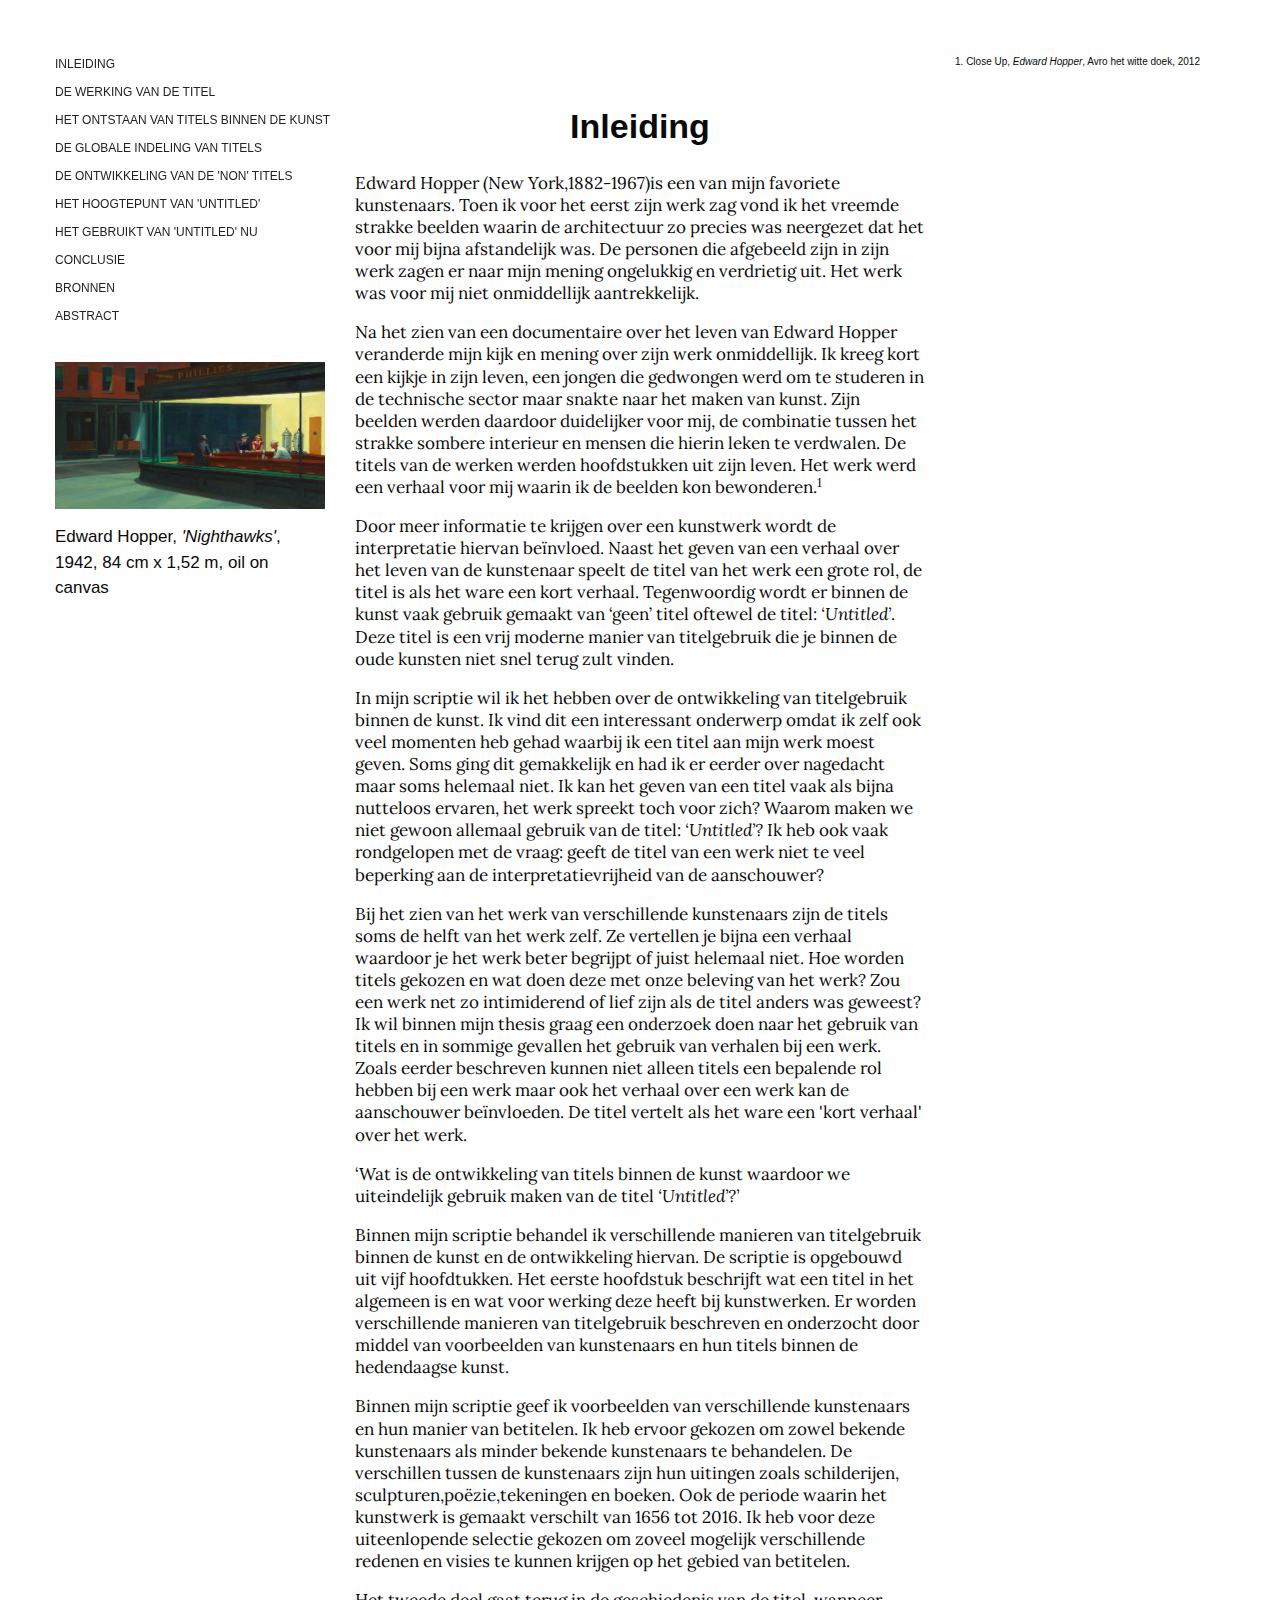
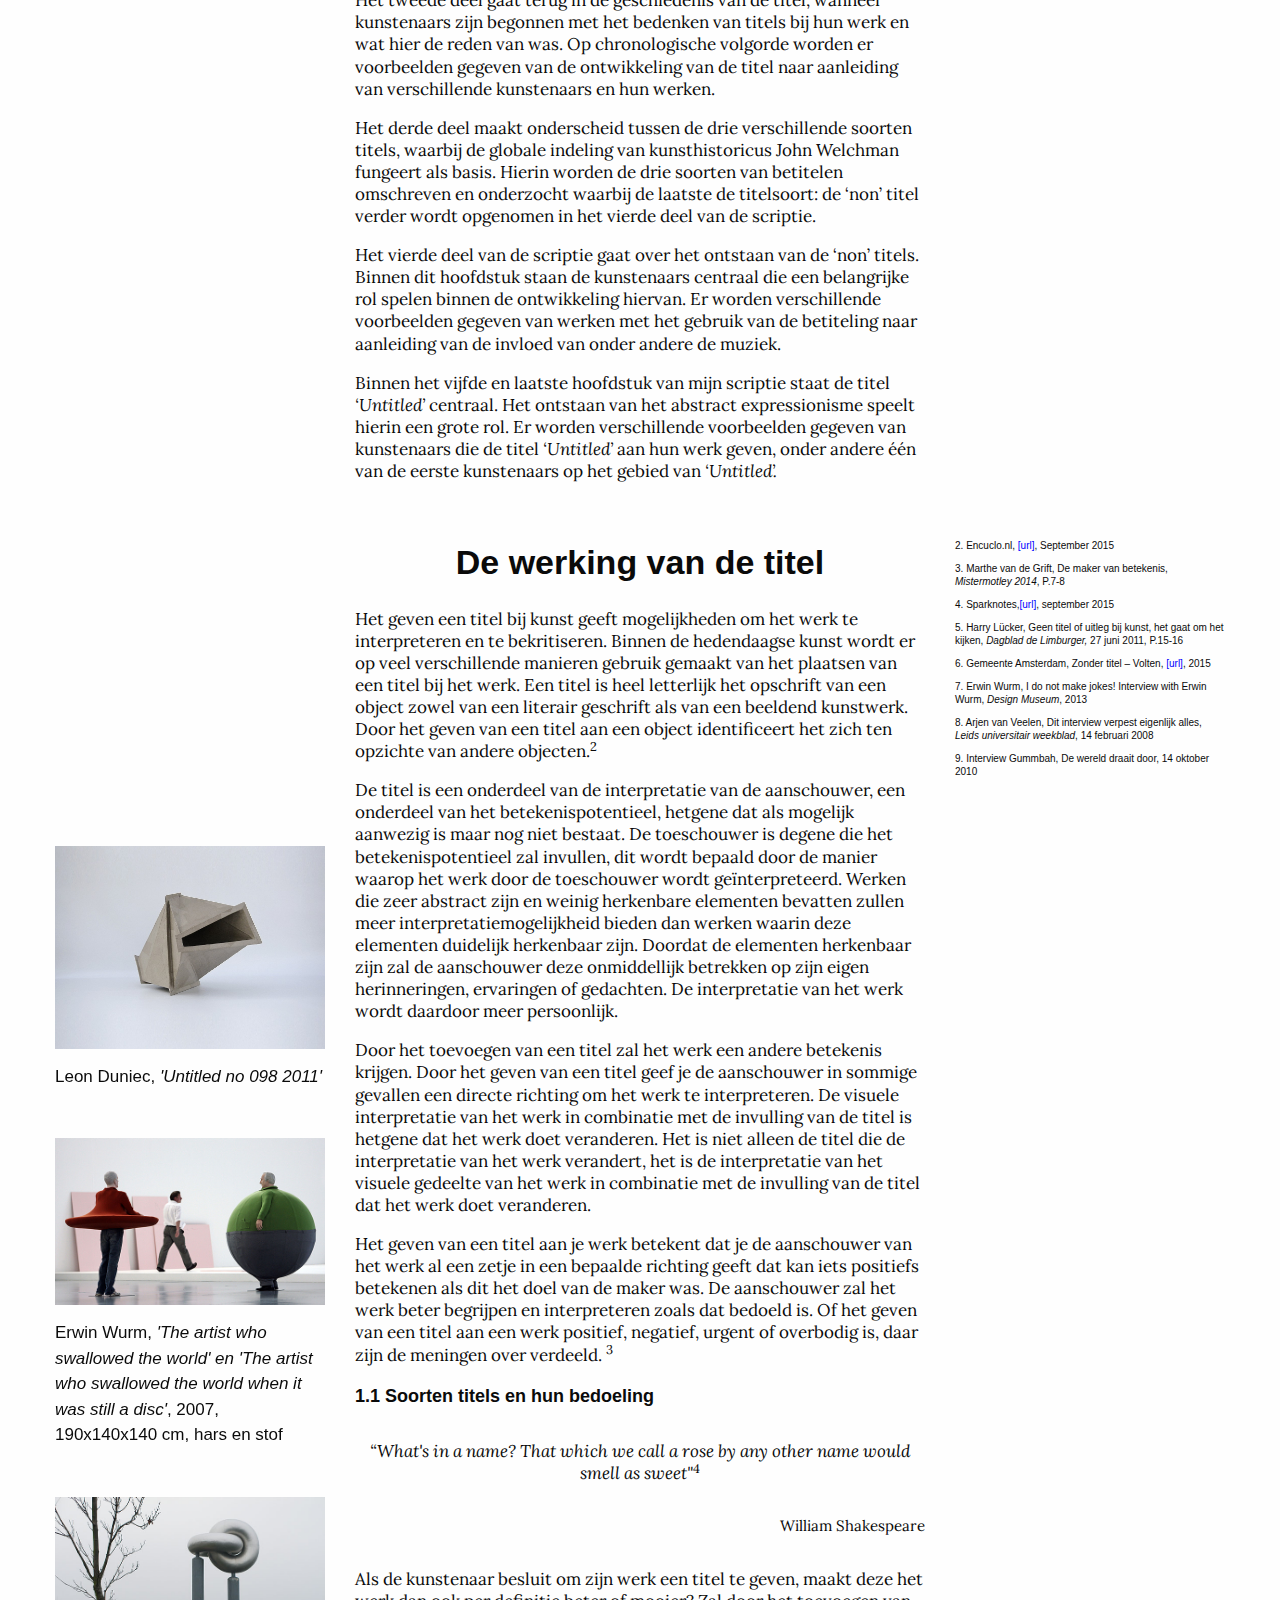
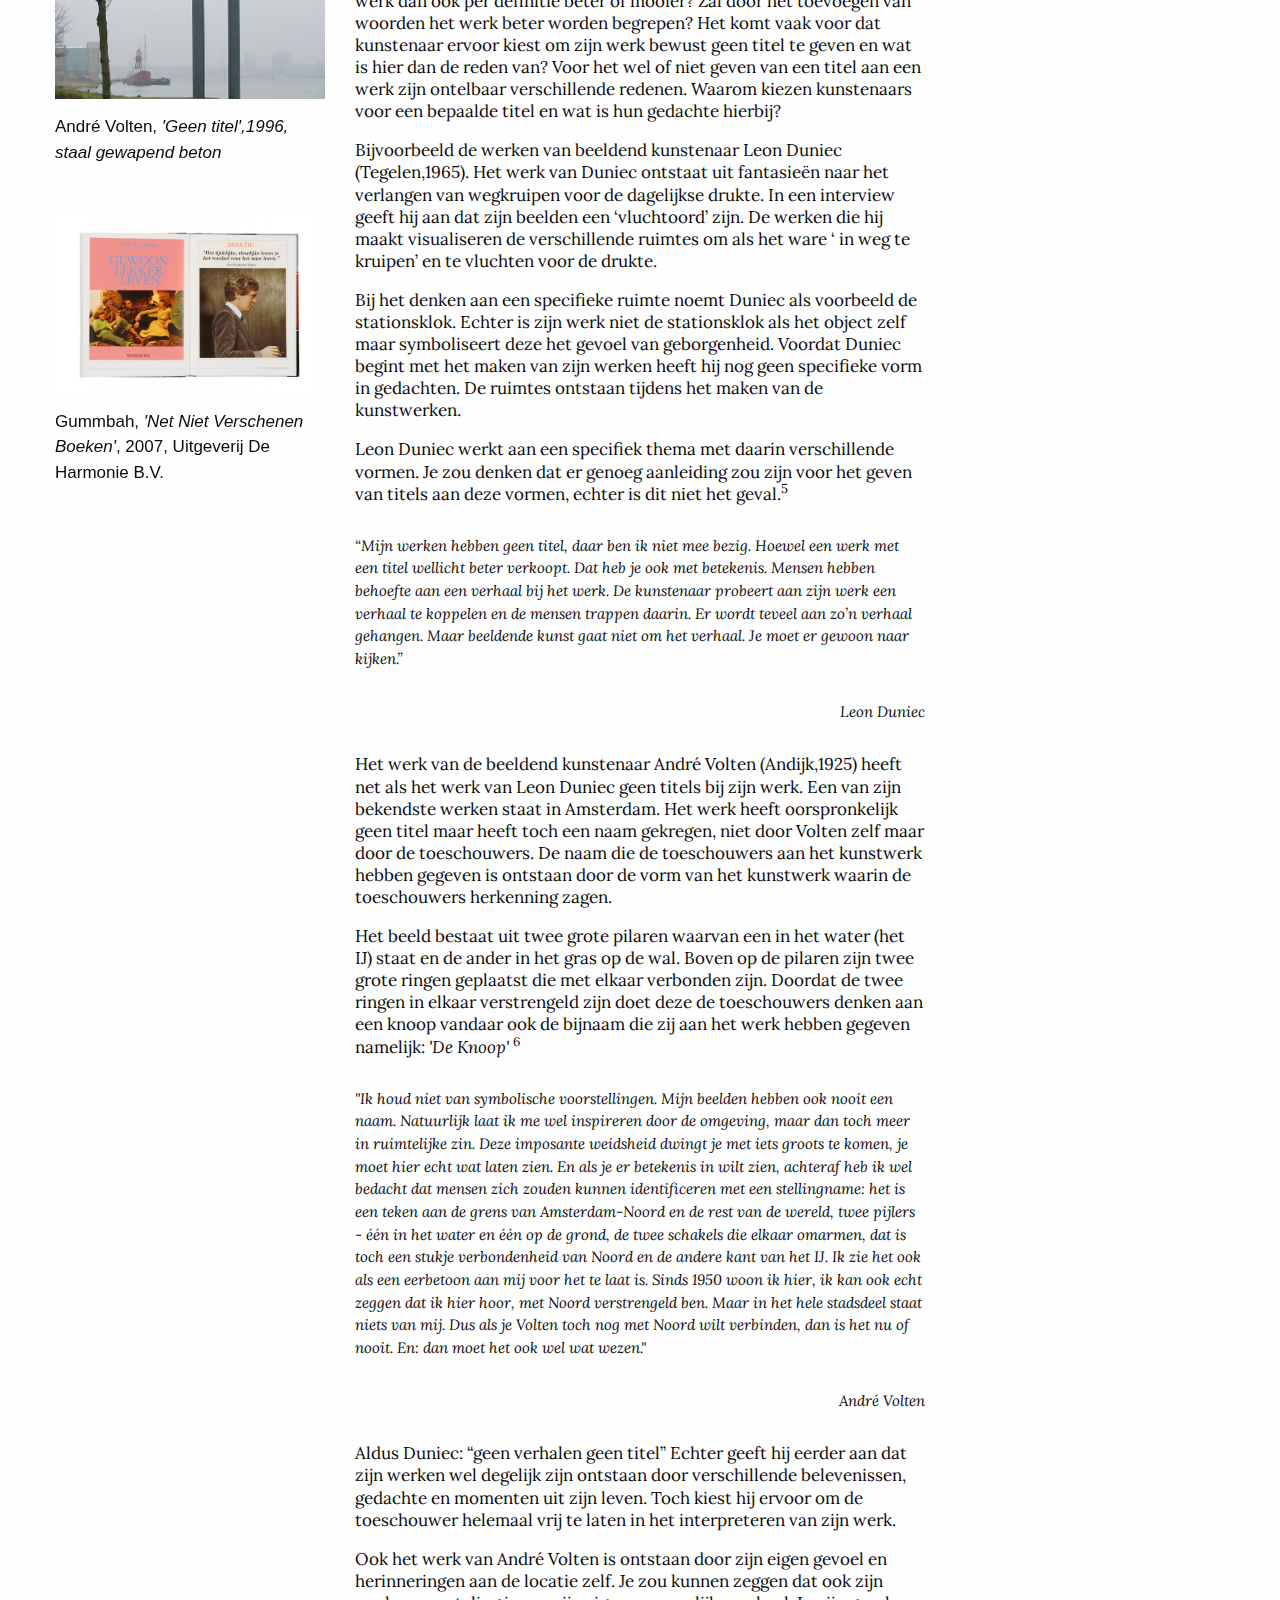
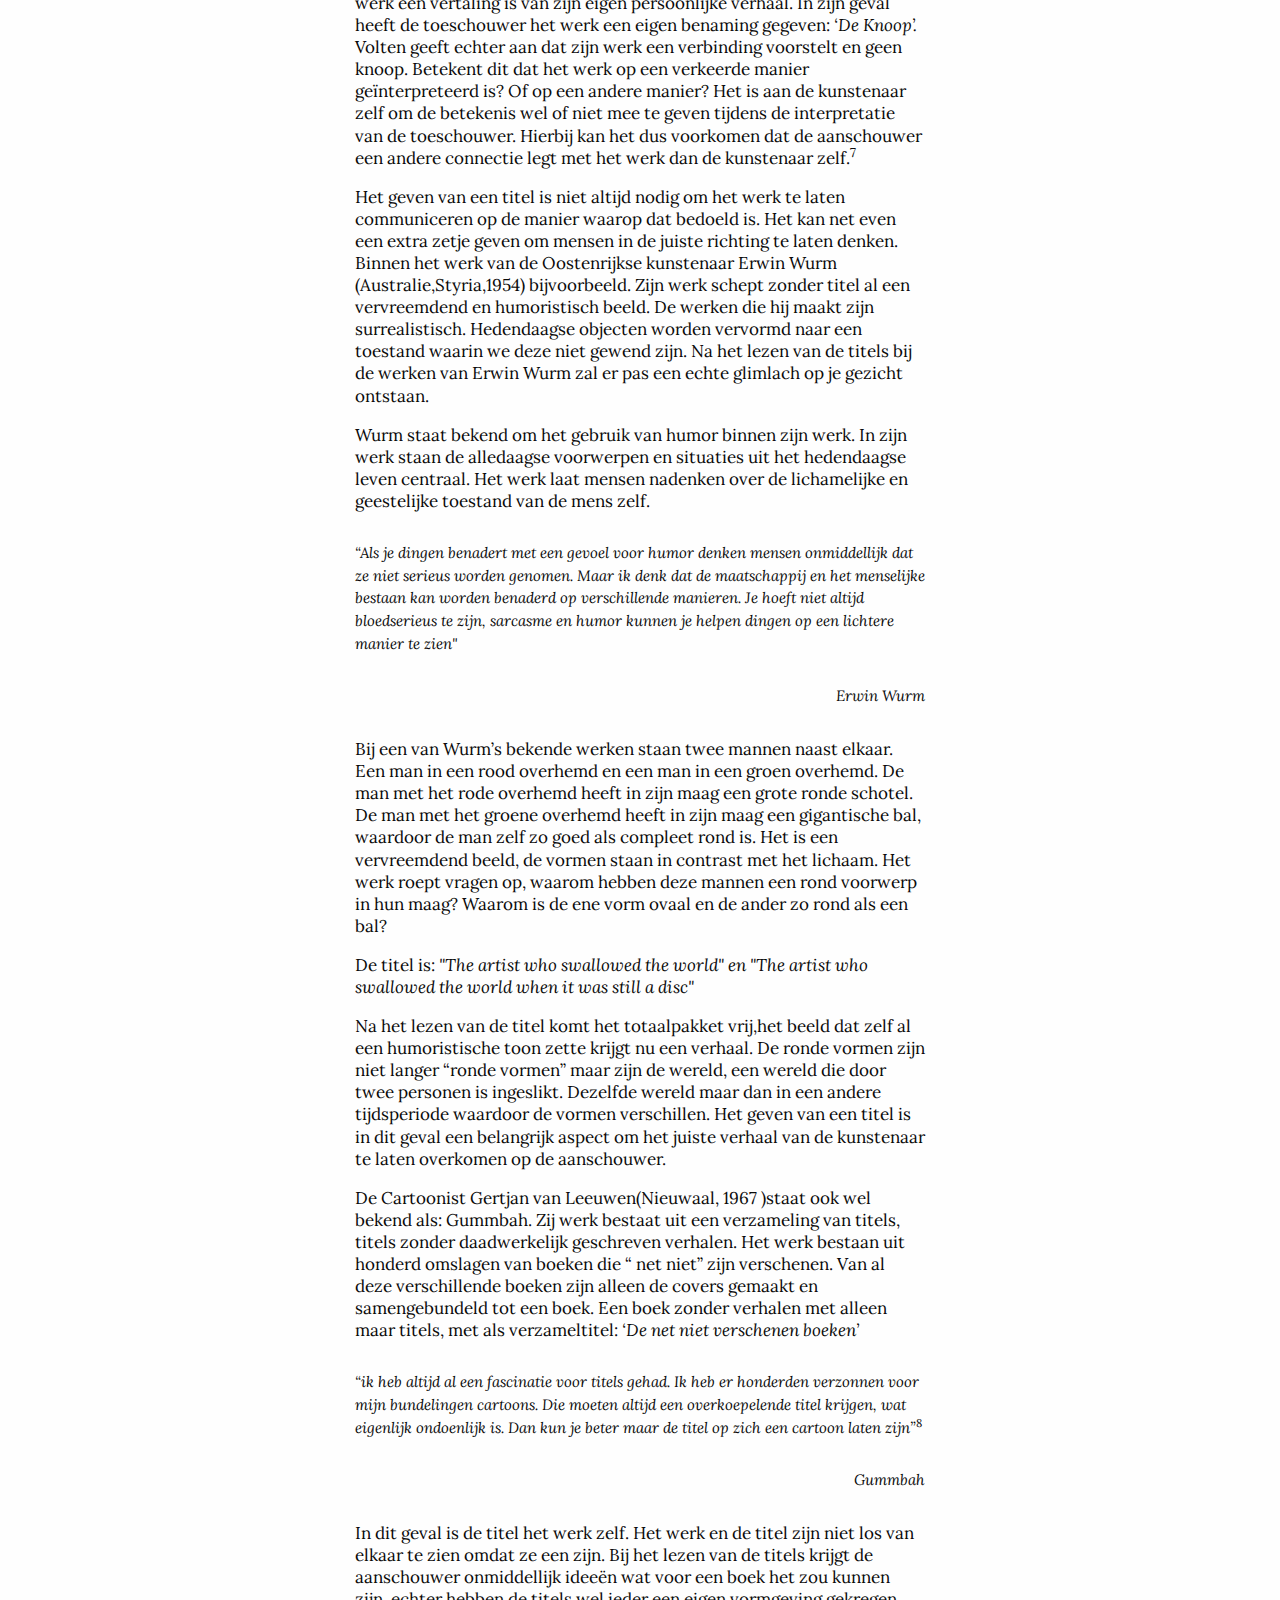
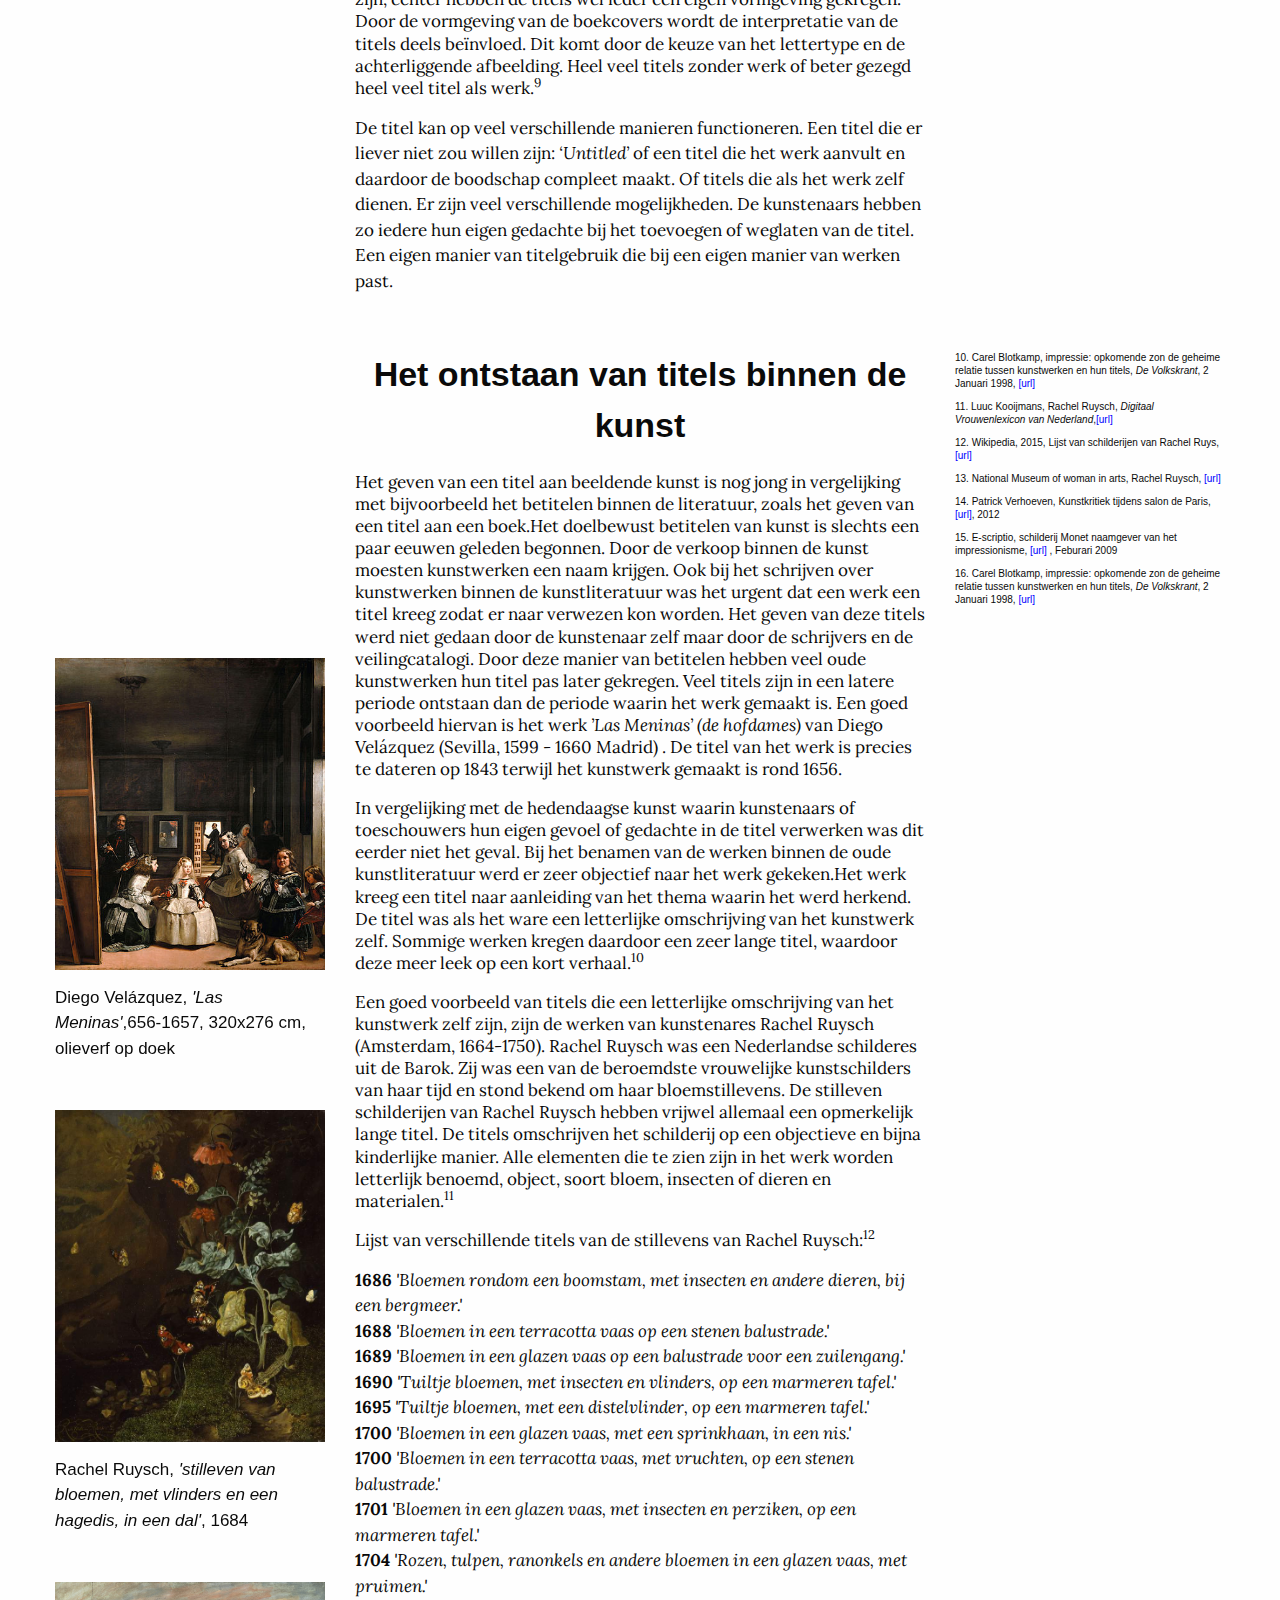
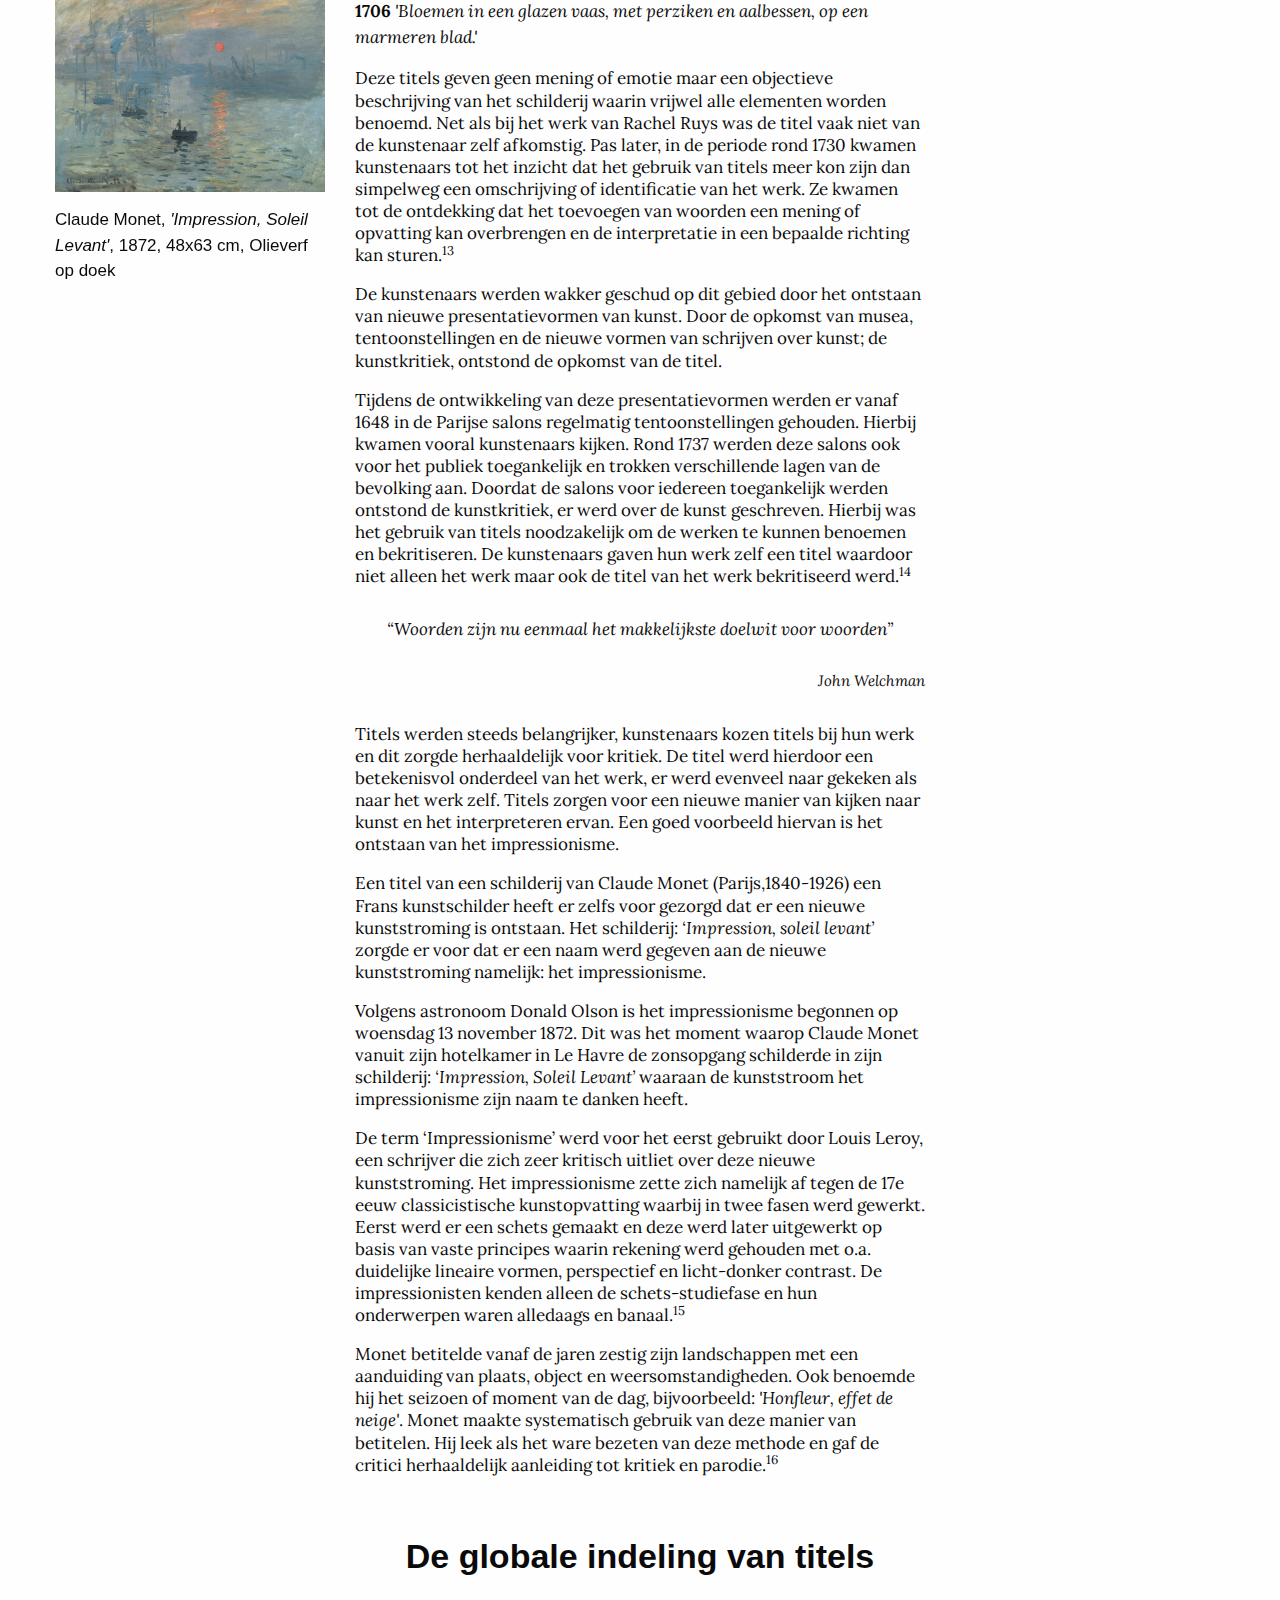
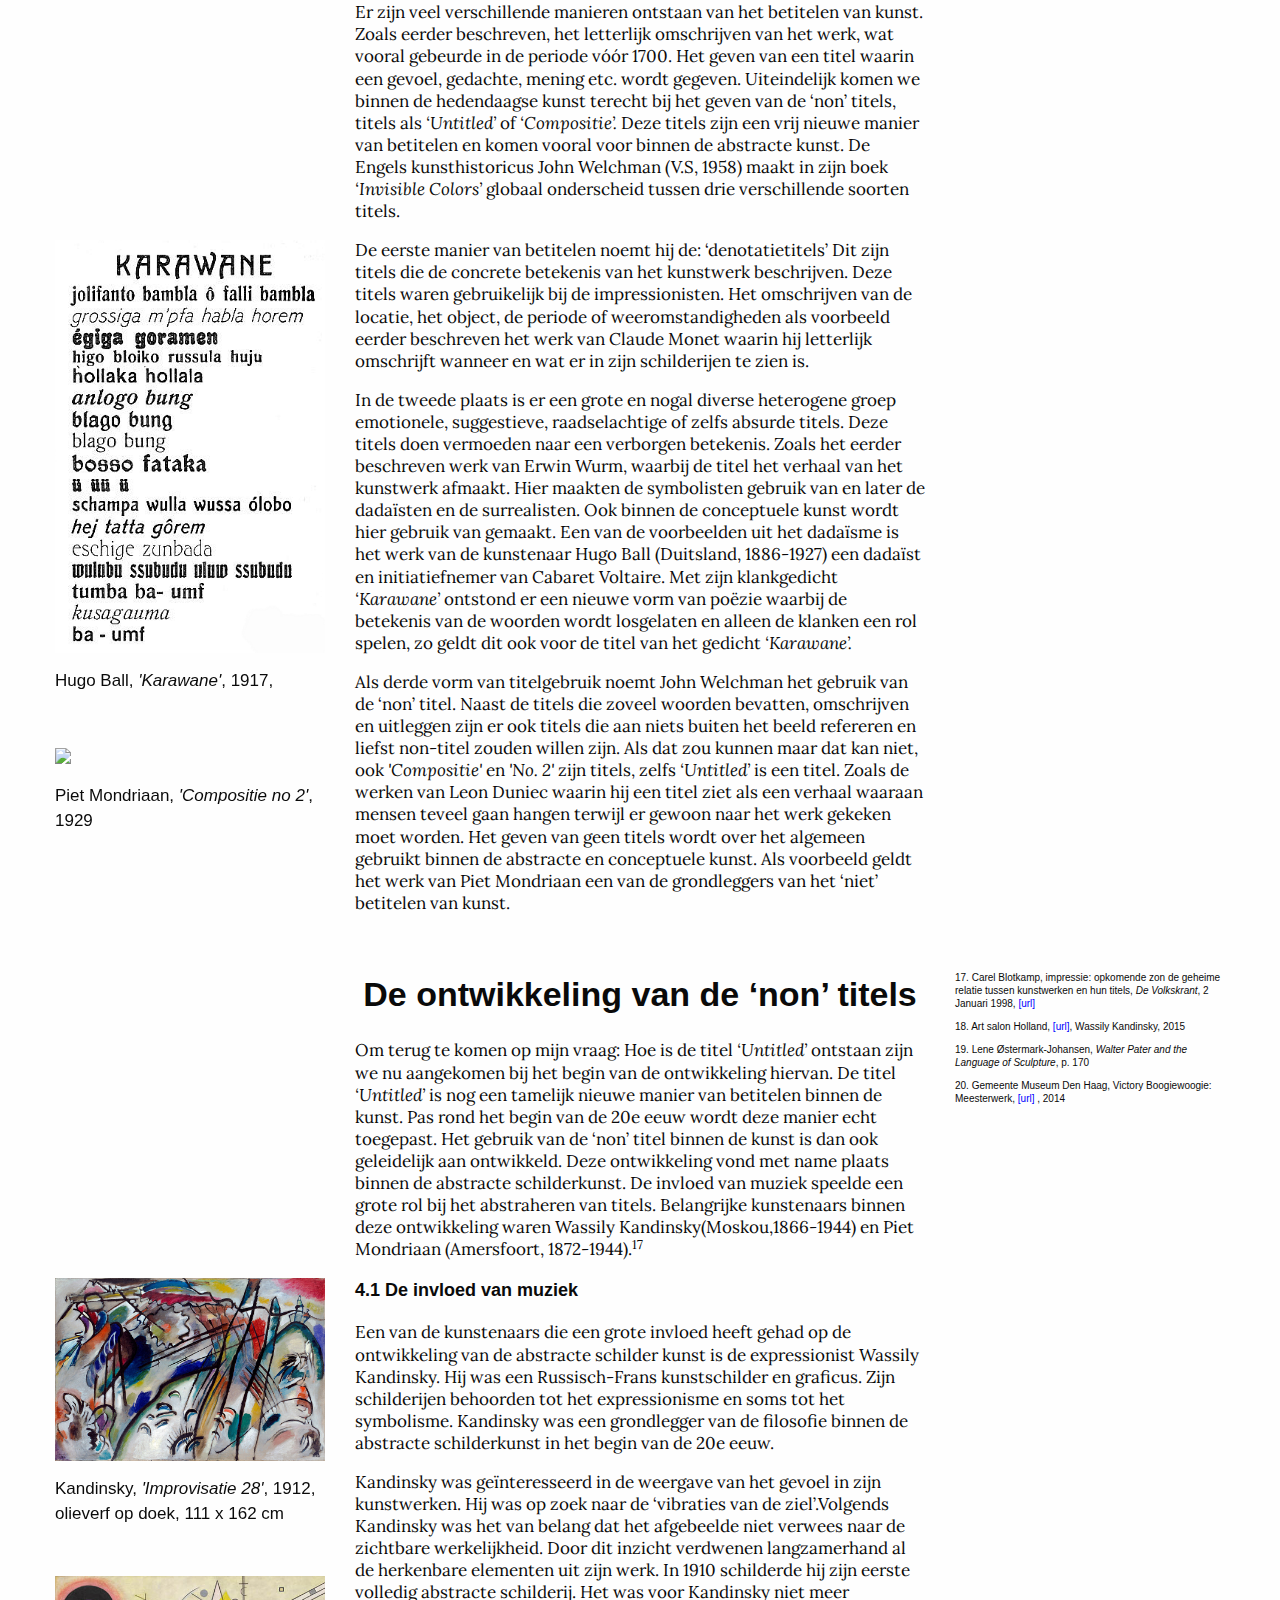
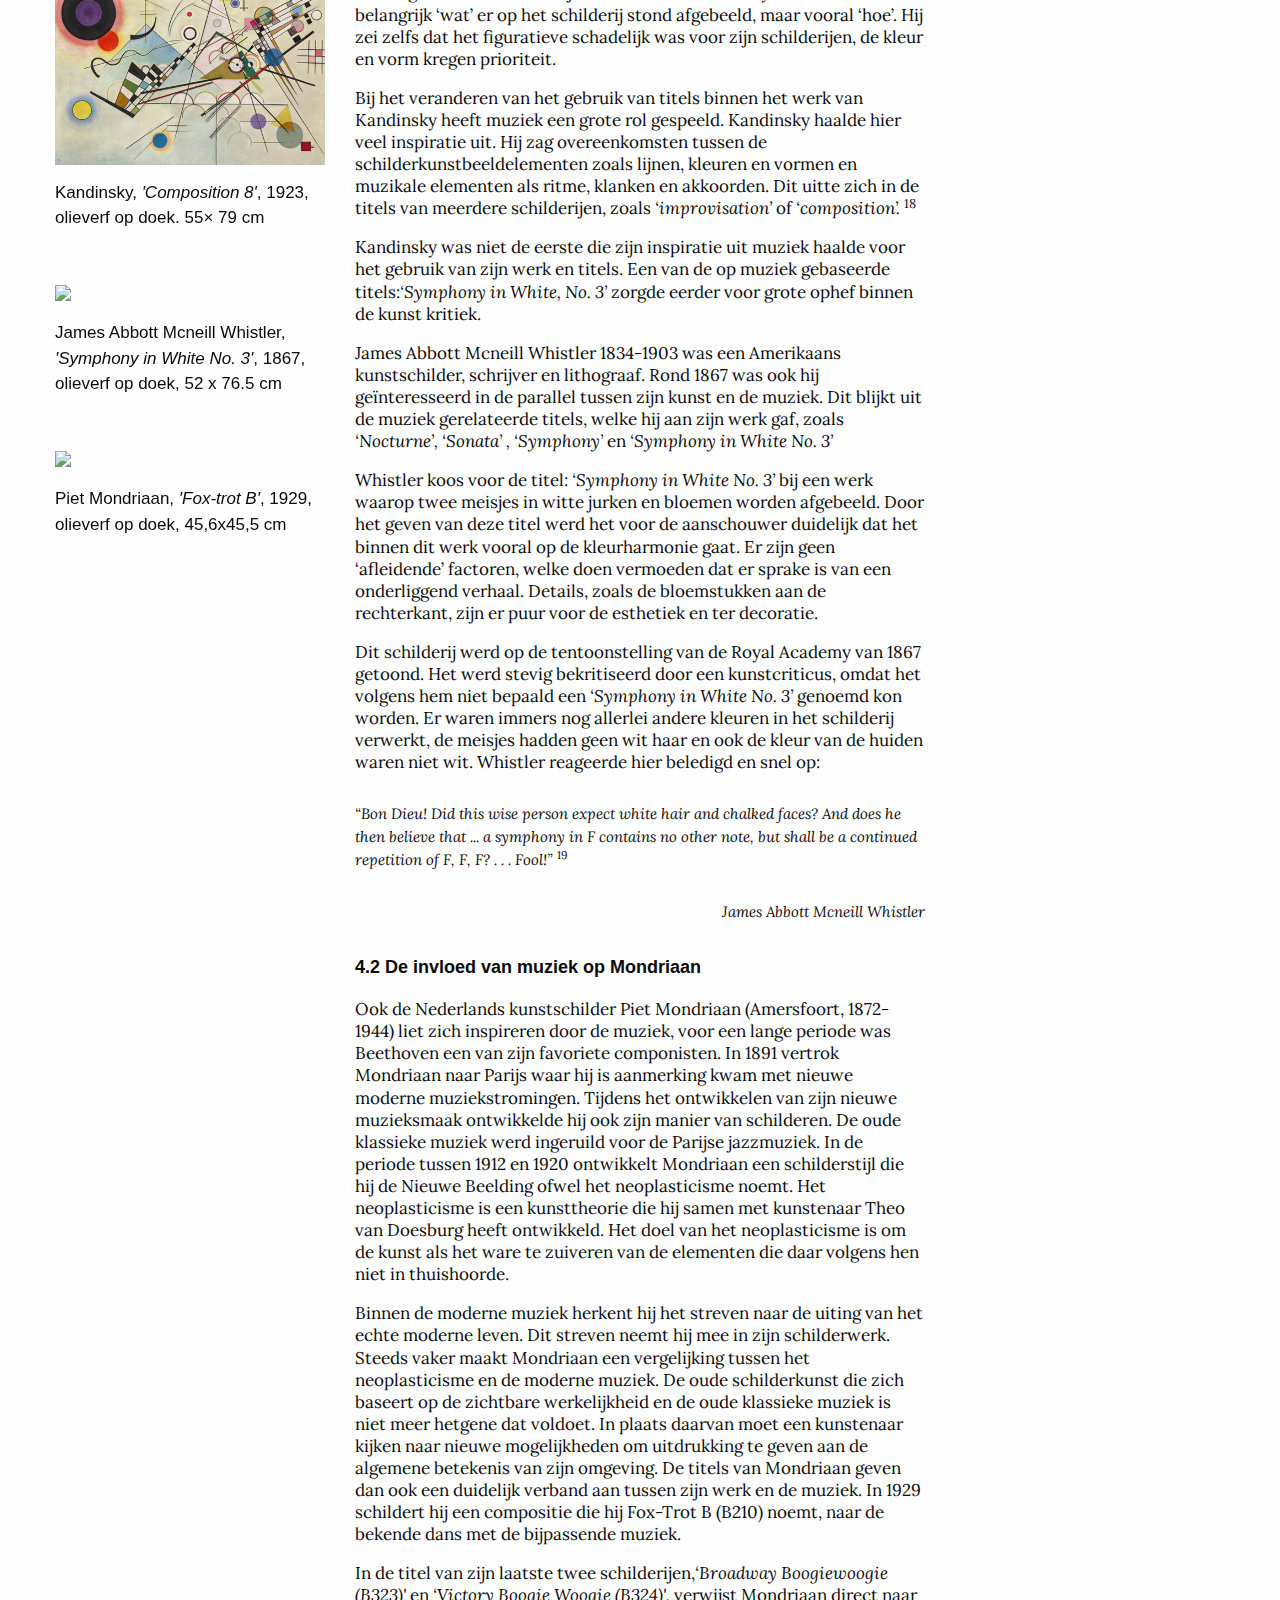
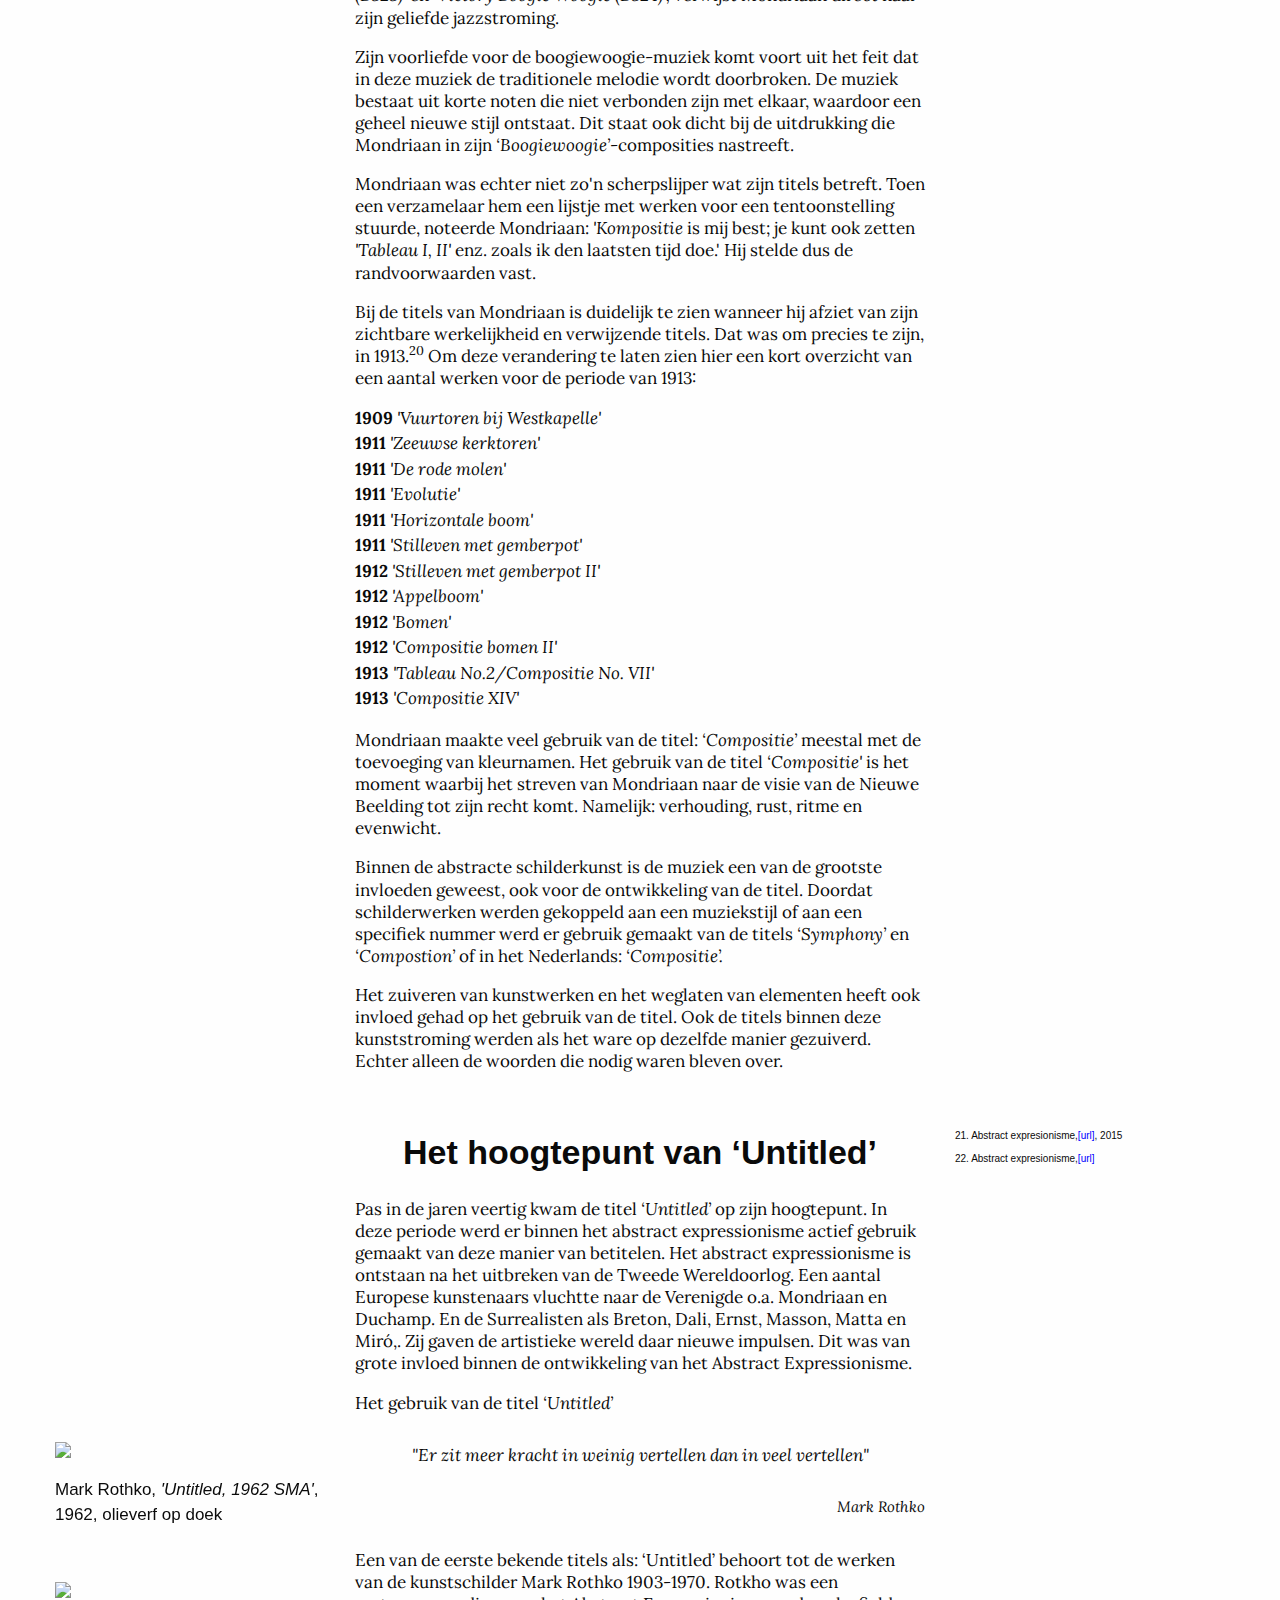
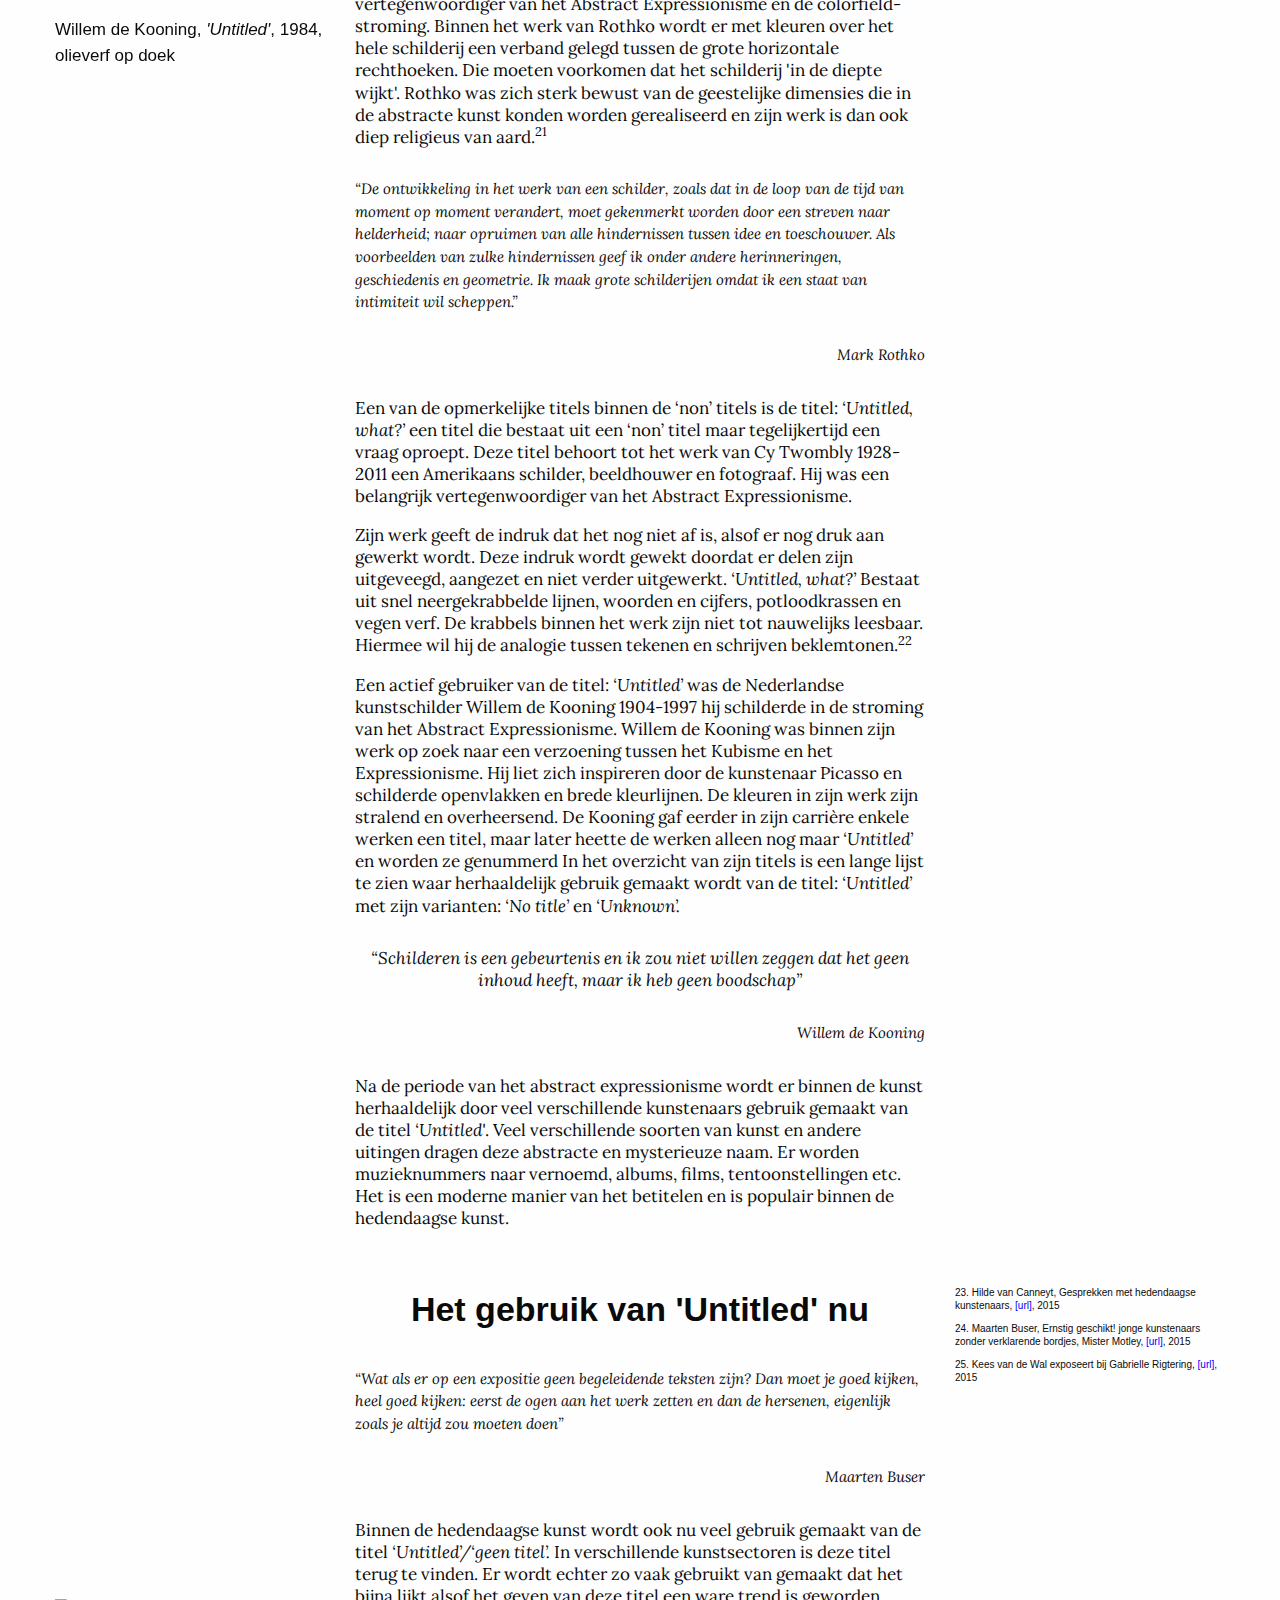
==== commit b77540dd: "z-index" ====
--- a/index1.html
+++ b/index1.html
@@ -1,5 +1,4 @@
 <!doctype html>
-
  <!-- header ( niet aan zitten!) -->
 <html class="no-js" lang="en">
 <head>
@@ -10,332 +9,1122 @@
   <link rel="stylesheet" href="css/app.css">
   <link rel="stylesheet" href="style.css">
   <link href='https://fonts.googleapis.com/css?family=Lora:400,400italic,700,700italic' rel='stylesheet' type='text/css'>
+  <meta charset="utf-8">
+  <meta name="viewport" content="width=device-width, initial-scale=1.0">
+  <meta name="description" content="De rol van titels binnen de kunst" />
+  <meta property="og:title" content="Untitled" />
+  <meta property="og:image" content="http://kabk.github.io/govt-theses-16-joany-scheeve-the-role-of-titles/images/edwardhopper.jpg" />
+  <meta property="dc:creator" content="Joany Scheeve" />
 </head>
 <body>
 
 <div class="wrapper">
-    
-  <div class="row">
-    
-    <div class="large-3 columns">
-
-      <div class="spacer">
-
-      <!-- titel opsomming links -->
+
+
+
+  <div class="row" style="border: 0px solid black;">
+    
+
+
+    <div class="large-3 columns" style="border: 0px solid red;">
+      
+
+
+
+      <!-- LET OP: DIT STUK MENU CODE ALLEEN IN HET EERSTE ARTIKEL PLAATSEN --> 
+      <!-- maakt ruimte vrij voor het menu --> 
+
+      <div class="spacer" z-index: "100";>
+
+        <!-- titel opsomming links / Navigatie  -->
         <nav>
           <ul>
-            <li><a data-scroll href="#1" class="1">inleiding</a></li>
-            <li><a data-scroll href="#2" class="2">1. De werking van de titel</a></li>
-            <li><a data-scroll href="#3" class="3">2. Het ontstaan van de 'kunst' titels</a></li>
-
+            <li><a data-scroll href="#1" class="1">Inleiding</a></li>
+            <li><a data-scroll href="#2" class="2">De werking van de titel</a></li>
+            <li><a data-scroll href="#3" class="3">Het ontstaan van titels binnen de kunst</a></li>
+            <li><a data-scroll href="#4" class="4">De globale indeling van titels</a></li>
+            <li><a data-scroll href="#5" class="5">De ontwikkeling van de 'non' titels</a></li>
+            <li><a data-scroll href="#6" class="6">Het hoogtepunt van 'Untitled'</a></li>
+            <li><a data-scroll href="#7" class="7">Het gebruikt van 'Untitled' nu</a></li>
+            <li><a data-scroll href="#8" class="8">Conclusie</a></li>
+            <li><a data-scroll href="#9" class="9">Bronnen</a></li>
+            <li><a data-scroll href="#10" class="10">Abstract</a></li>
           </ul>
         </nav>
+        <!-- einde navigatie --> 
 
       </div>
-       <!-- plaatjes (figure tot /figure Kunnen plaatjes aan zijkant) -->
+
+      <!-- einde menu spacer --> 
+      <!-- EINDE "STUK MENU CODE" --> 
+
+
+
+      <!-- plaatjes --> 
+
+      <figure>
+        <img src="images/edwardhopper.jpg" alt="image">
+        <section class="caption">
+   Edward Hopper, <i>'Nighthawks'</i>, 1942, 84 cm x 1,52 m, oil on canvas</section>
+      </figure>
+
+      
+    
+
+<!-- plaatjes --> 
+
+    </div>
+
+
+    
+    <div class="large-6 columns" style="border: 0px solid blue;">
+
+
+
+            <h1 id="1"></h1>
+            <br>
+            <h1 id="1">Inleiding</h1>
+
+
+
+      <!-- Scroll to anchor id --> 
+      <div class="anchor" id="1"></div>
+
+      <article>
+
+            <p> Edward Hopper (New York,1882-1967)is een van mijn favoriete kunstenaars. Toen ik voor het eerst zijn werk zag vond ik het vreemde strakke beelden waarin de architectuur zo precies was neergezet dat het voor mij bijna afstandelijk was. De personen die afgebeeld zijn in zijn werk zagen er naar mijn mening ongelukkig en verdrietig uit. Het werk was voor mij niet onmiddellijk aantrekkelijk.</P>
+            
+            <p>Na het zien van een documentaire over het leven van Edward Hopper veranderde mijn kijk en mening over zijn werk onmiddellijk. Ik kreeg kort een kijkje in zijn leven, een jongen die gedwongen werd om te studeren in de technische sector maar snakte naar het maken van kunst. Zijn beelden werden daardoor duidelijker voor mij, de combinatie tussen het strakke sombere interieur en mensen die hierin leken te verdwalen. De titels van de werken werden hoofdstukken uit zijn leven. Het werk werd een verhaal voor mij waarin ik de beelden kon bewonderen.<sup>1</sub></p>
+
+            <p>Door meer informatie te krijgen over een kunstwerk wordt de interpretatie hiervan beïnvloed. Naast het geven van een verhaal over het leven van de kunstenaar speelt de titel van het werk een grote rol, de titel is als het ware een kort verhaal. Tegenwoordig wordt er binnen de kunst vaak gebruik gemaakt van ‘geen’ titel oftewel de titel: <i>‘Untitled’</i>. Deze titel is een vrij moderne manier van titelgebruik die je binnen de oude kunsten niet snel terug zult vinden.
+            </p>
+
+            <p>In mijn scriptie wil ik het hebben over de ontwikkeling van titelgebruik binnen de kunst. Ik vind dit een interessant onderwerp omdat ik zelf ook veel momenten heb gehad waarbij ik een titel aan mijn werk moest geven. Soms ging dit gemakkelijk en had ik er eerder over nagedacht maar soms helemaal niet. Ik kan het geven van een titel vaak als bijna nutteloos ervaren, het werk spreekt toch voor zich? Waarom maken we niet gewoon allemaal gebruik van de titel: <i>‘Untitled’?</i> Ik heb ook vaak rondgelopen met de vraag: geeft de titel van een werk niet te veel beperking aan de interpretatievrijheid van de aanschouwer? </P>
+
+            <p>Bij het zien van het werk van verschillende kunstenaars zijn de titels soms de helft van het werk zelf. Ze vertellen je bijna een verhaal waardoor je het werk beter begrijpt of juist helemaal niet.
+            Hoe worden titels gekozen en wat doen deze met onze beleving van het werk? Zou een werk net zo intimiderend of lief zijn als de titel anders was geweest? Ik wil binnen mijn thesis graag een onderzoek doen naar het gebruik van titels en in sommige gevallen het gebruik van verhalen bij een werk. Zoals eerder beschreven kunnen niet alleen titels een bepalende rol hebben bij een werk maar ook het verhaal over een werk kan de aanschouwer beïnvloeden. De titel vertelt als het ware een 'kort verhaal' over het werk.</p>
+
+            <p>‘Wat is de ontwikkeling van titels binnen de kunst waardoor we uiteindelijk gebruik maken van de titel <i>‘Untitled’?’</i> </p>
+
+            <p>Binnen mijn scriptie behandel ik verschillende manieren van titelgebruik binnen de kunst en de ontwikkeling hiervan. De scriptie is opgebouwd uit vijf hoofdtukken. 
+            Het eerste hoofdstuk beschrijft wat een titel in het algemeen is en wat voor werking deze heeft bij kunstwerken. Er worden verschillende manieren van titelgebruik beschreven en onderzocht door middel van voorbeelden van kunstenaars en hun titels binnen de hedendaagse kunst.</p>
+
+            <p>Binnen mijn scriptie geef ik voorbeelden van verschillende kunstenaars en hun manier van betitelen. Ik heb ervoor gekozen om zowel bekende kunstenaars als minder bekende kunstenaars te behandelen. De verschillen tussen de kunstenaars zijn hun uitingen zoals schilderijen, sculpturen,poëzie,tekeningen en boeken. Ook de periode waarin het kunstwerk is gemaakt verschilt van 1656 tot 2016. Ik heb voor deze uiteenlopende selectie gekozen om zoveel mogelijk verschillende redenen en visies te kunnen krijgen op het gebied van betitelen.</p>
+
+
+            <p>Het tweede deel gaat terug in de geschiedenis van de titel, wanneer kunstenaars zijn begonnen met het bedenken van titels bij hun werk en wat hier de reden van was. Op chronologische volgorde worden er voorbeelden gegeven van de ontwikkeling van de titel naar aanleiding van verschillende kunstenaars en hun werken.
+
+            <p>Het derde deel maakt onderscheid tussen de drie verschillende soorten titels, waarbij de globale indeling van kunsthistoricus John Welchman fungeert als basis. Hierin worden de drie soorten van betitelen omschreven en onderzocht waarbij de laatste de titelsoort: de ‘non’ titel verder wordt opgenomen in het vierde deel van de scriptie.</P>
+
+            <p>Het vierde deel van de scriptie gaat over het ontstaan van de ‘non’ titels. Binnen dit hoofdstuk staan de kunstenaars centraal die een belangrijke rol spelen binnen de ontwikkeling hiervan. Er worden verschillende voorbeelden gegeven van werken met het gebruik van de betiteling naar aanleiding van de invloed van onder andere de muziek.</P>
+
+            <p>Binnen het vijfde en laatste hoofdstuk van mijn scriptie staat de titel <i>‘Untitled’</i> centraal. Het ontstaan van het abstract expressionisme speelt hierin een grote rol. Er worden verschillende voorbeelden gegeven van kunstenaars die de titel <i>‘Untitled’</i> aan hun werk geven, onder andere één van de eerste kunstenaars op het gebied van <i>‘Untitled’.</i> </p>
+
+      </article>
+
+
+    </div>
+
+
+    <div class="large-3 columns" style="border: 0px solid purple;">
+
+      <section class="source">
+
+        <p>1. <span>Close Up, <i>Edward Hopper</i>, Avro het witte doek, 2012</span>
+        
+      
+      </section>
+
+
+    </div>
+    
+
+  </div>
+
+
+  <div class="row" style="border: 0px solid black;">
+    
+    <div class="large-6 large-push-3 columns" style="border: 0px solid blue;">
+
+
+      <!-- Scroll to anchor id --> 
+      <div class="anchor" id="2"></div>
+
+        <h1 id="2">De werking van de titel</h1>
+
+      <article>
+
+            <p>Het geven een titel bij kunst geeft mogelijkheden om het werk te interpreteren en te bekritiseren. Binnen de hedendaagse kunst wordt er op veel verschillende manieren gebruik gemaakt van het plaatsen van een titel bij het werk. Een titel is heel letterlijk het opschrift van een object zowel van een literair geschrift als van een beeldend kunstwerk. Door het geven van een titel aan een object identificeert het zich ten opzichte van andere objecten.<sup>2</sub></p>
+
+            <p>De titel is een onderdeel van de interpretatie van de aanschouwer, een onderdeel van het betekenispotentieel, hetgene dat als mogelijk aanwezig is maar nog niet bestaat. De toeschouwer is degene die het betekenispotentieel zal invullen, dit wordt bepaald door de manier waarop het werk door de toeschouwer wordt geïnterpreteerd. Werken die zeer abstract zijn en weinig herkenbare elementen bevatten zullen meer interpretatiemogelijkheid bieden dan werken waarin deze elementen duidelijk herkenbaar zijn. Doordat de elementen herkenbaar zijn zal de aanschouwer deze onmiddellijk betrekken op zijn eigen herinneringen, ervaringen of gedachten. De interpretatie van het werk wordt daardoor meer persoonlijk.</p>
+
+            <p>Door het toevoegen van een titel zal het werk een andere betekenis krijgen. Door het geven van een titel geef je de aanschouwer in sommige gevallen een directe richting om het werk te interpreteren. De visuele interpretatie van het werk in combinatie met de invulling van de titel is hetgene dat het werk doet veranderen. Het is niet alleen de titel die de interpretatie van het werk verandert, het is de interpretatie van het visuele gedeelte van het werk in combinatie met de invulling van de titel dat het werk doet veranderen.</p>
+
+            <p>Het geven van een titel aan je werk betekent dat je de aanschouwer van het werk al een zetje in een bepaalde richting geeft dat kan iets positiefs betekenen als dit het doel van de maker was. De aanschouwer zal het werk beter begrijpen en interpreteren zoals dat bedoeld is.  Of het geven van een titel aan een werk positief, negatief, urgent of overbodig is, daar zijn de meningen over verdeeld. <sup>3</sub></p>
+
+            <h2>1.1 Soorten titels en hun bedoeling </h2>
+
+            <div id= "quote"> <i>“What's in a name? That which we call a rose by any other name would smell as sweet"</i><sup>4</sup> </div>
+
+            <div id= "zeg"> William Shakespeare </div>
+
+
+            <p> Als de kunstenaar besluit om zijn werk een titel te geven, maakt deze het werk dan ook per definitie beter of mooier? Zal door het toevoegen van woorden het werk beter worden begrepen? Het komt vaak voor dat kunstenaar ervoor kiest om zijn werk bewust geen titel te geven en wat is hier dan de reden van? Voor het wel of niet geven van een titel aan een werk zijn ontelbaar verschillende redenen. Waarom kiezen kunstenaars voor een bepaalde titel en wat is hun gedachte hierbij?</P>
+    
+            <p>Bijvoorbeeld de werken van beeldend kunstenaar Leon Duniec (Tegelen,1965). Het werk van Duniec ontstaat uit fantasieën naar het verlangen van wegkruipen voor de dagelijkse drukte. In een interview geeft hij aan dat zijn beelden een ‘vluchtoord’ zijn. De werken die hij maakt visualiseren de verschillende ruimtes om als het ware ‘ in weg te kruipen’ en te vluchten voor de drukte.</P>
+
+            <p>Bij het denken aan een specifieke ruimte noemt Duniec als voorbeeld de stationsklok. Echter is zijn werk niet de stationsklok als het object zelf maar symboliseert deze het gevoel van geborgenheid. Voordat Duniec begint met het maken van zijn werken heeft hij nog geen specifieke vorm in gedachten. De ruimtes ontstaan tijdens het maken van de kunstwerken.</p>
+
+            <p>Leon Duniec werkt aan een specifiek thema met daarin verschillende vormen. Je zou denken dat er genoeg aanleiding zou zijn voor het geven van titels aan deze vormen, echter is dit niet het geval.<sup>5</sub></p>
+
+            <div id= "citaat"> <i> “Mijn werken hebben geen titel, daar ben ik niet mee bezig. Hoewel een werk met een titel wellicht beter verkoopt. Dat heb je ook met betekenis. Mensen hebben behoefte aan een verhaal bij het werk. De kunstenaar probeert aan zijn werk een verhaal te koppelen en de mensen trappen daarin. Er wordt teveel aan zo’n verhaal gehangen. Maar beeldende kunst gaat niet om het verhaal. Je moet er gewoon naar kijken.” </i> </div>
+
+            <div id= "zeg"> <i>Leon Duniec </i></div>
+
+            <p>Het werk van de beeldend kunstenaar André Volten (Andijk,1925) heeft net als het werk van Leon Duniec geen titels bij zijn werk. Een van zijn bekendste werken staat in Amsterdam. Het werk heeft oorspronkelijk geen titel maar heeft toch een naam gekregen, niet door Volten zelf maar door de toeschouwers. De naam die de toeschouwers aan het kunstwerk hebben gegeven is ontstaan door de vorm van het kunstwerk waarin de toeschouwers herkenning zagen.<p>
+
+            <p> Het beeld bestaat uit twee grote pilaren waarvan een in het water (het IJ) staat en de ander in het gras op de wal. Boven op de pilaren zijn twee grote ringen geplaatst die met elkaar verbonden zijn. Doordat de twee ringen in elkaar verstrengeld zijn doet deze de toeschouwers denken aan een knoop vandaar ook de bijnaam die zij aan het werk hebben gegeven namelijk: <i>'De Knoop'</i> <sup>6</sup> </P>
+
+
+           <div id= "citaat"> <i>"Ik houd niet van symbolische voorstellingen. Mijn beelden hebben ook nooit een naam. Natuurlijk laat ik me wel inspireren door de omgeving, maar dan toch meer in ruimtelijke zin. Deze imposante weidsheid dwingt je met iets groots te komen, je moet hier echt wat laten zien. En als je er betekenis in wilt zien, achteraf heb ik wel bedacht dat mensen zich zouden kunnen identificeren met een stellingname: het is een teken aan de grens van Amsterdam-Noord en de rest van de wereld, twee pijlers - één in het water en één op de grond, de twee schakels die elkaar omarmen, dat is toch een stukje verbondenheid van Noord en de andere kant van het IJ. Ik zie het ook als een eerbetoon aan mij voor het te laat is. Sinds 1950 woon ik hier, ik kan ook echt zeggen dat ik hier hoor, met Noord verstrengeld ben. Maar in het hele stadsdeel staat niets van mij. Dus als je Volten toch nog met Noord wilt verbinden, dan is het nu of nooit. En: dan moet het ook wel wat wezen."</i> </div>
+
+            <div id= "zeg"> <i>André Volten</i></div>
+
+            <p>Aldus Duniec: “geen verhalen geen titel” Echter geeft hij eerder aan dat zijn werken wel degelijk zijn ontstaan door verschillende belevenissen, gedachte en momenten uit zijn leven. Toch kiest hij ervoor om de toeschouwer helemaal vrij te laten in het interpreteren van zijn werk.</p>
+
+            <p>Ook het werk van André Volten is ontstaan door zijn eigen gevoel en herinneringen aan de locatie zelf. Je zou kunnen zeggen dat ook zijn werk een vertaling is van zijn eigen persoonlijke verhaal. In zijn geval heeft de toeschouwer het werk een eigen benaming gegeven: <i>‘De Knoop’.</i> Volten geeft echter aan dat zijn werk een verbinding voorstelt en geen knoop. Betekent dit dat het werk op een verkeerde manier geïnterpreteerd is? Of op een andere manier? Het is aan de kunstenaar zelf om de betekenis wel of niet mee te geven tijdens de interpretatie van de toeschouwer. Hierbij kan het dus voorkomen dat de aanschouwer een andere connectie legt met het werk dan de kunstenaar zelf.<sup>7</sub></p>
+
+            <p>Het geven van een titel is niet altijd nodig om het werk te laten communiceren op de manier waarop dat bedoeld is. Het kan net even een extra zetje geven om mensen in de juiste richting te laten denken. Binnen het werk van de Oostenrijkse kunstenaar Erwin Wurm (Australie,Styria,1954) bijvoorbeeld. Zijn werk schept zonder titel al een vervreemdend en humoristisch beeld. De werken die hij maakt zijn surrealistisch. Hedendaagse objecten worden vervormd naar een toestand waarin we deze niet gewend zijn. Na het lezen van de titels bij de werken van Erwin Wurm zal er pas een echte glimlach op je gezicht ontstaan.</p>
+
+            <p> Wurm staat bekend om het gebruik van humor binnen zijn werk. In zijn werk staan de alledaagse voorwerpen en situaties uit het hedendaagse leven centraal. Het werk laat mensen nadenken over de lichamelijke en geestelijke toestand van de mens zelf.<p>
+
+            <div id= "citaat"> <i>“Als je dingen benadert met een gevoel voor humor denken mensen onmiddellijk dat ze niet serieus worden genomen. Maar ik denk dat de maatschappij en het menselijke bestaan kan worden benaderd op verschillende manieren. Je hoeft niet altijd bloedserieus te zijn, sarcasme en humor kunnen je helpen dingen op een lichtere manier te zien"</i> </div>
+
+            <div id= "zeg"> <i>Erwin Wurm</i></div>
+
+            <p>Bij een van Wurm’s  bekende werken staan twee mannen naast elkaar. Een man in een rood overhemd en een man in een groen overhemd. De man met het rode overhemd heeft in zijn maag een grote ronde schotel. De man met het groene overhemd heeft in zijn maag een gigantische bal, waardoor de man zelf zo goed als compleet rond is. Het is een vervreemdend beeld, de vormen staan in contrast met het lichaam. Het werk roept vragen op, waarom hebben deze mannen een rond voorwerp in hun maag? Waarom is de ene vorm ovaal en de ander zo rond als een bal?</p>
+
+            <p> De titel is: <i>"The artist who swallowed the world"  en "The artist who swallowed the world when it was still a disc"</i></p>
+
+            <p> Na het lezen van de titel komt het totaalpakket vrij,het beeld dat zelf al een humoristische toon zette krijgt nu een verhaal. De ronde vormen zijn niet langer “ronde vormen” maar zijn de wereld, een wereld die door twee personen is ingeslikt. Dezelfde wereld maar dan in een andere tijdsperiode waardoor de vormen verschillen. Het geven van een titel is in dit geval een belangrijk aspect om het juiste verhaal van de kunstenaar te laten overkomen op de aanschouwer.</p>
+
+            <p> De Cartoonist Gertjan van Leeuwen(Nieuwaal, 1967 )staat ook wel bekend als: Gummbah. Zij werk bestaat uit een verzameling van titels, titels zonder daadwerkelijk geschreven verhalen. Het werk bestaan uit honderd omslagen van boeken die “ net niet” zijn verschenen. Van al deze verschillende boeken zijn alleen de covers gemaakt en samengebundeld tot een boek. Een boek zonder verhalen met alleen maar titels, met als verzameltitel: <i>‘De net niet verschenen boeken’</i></p>
+
+            <div id= "citaat"> <i>“ik heb altijd al een fascinatie voor titels gehad. Ik heb er honderden verzonnen voor mijn bundelingen cartoons. Die moeten altijd een overkoepelende titel krijgen, wat eigenlijk ondoenlijk is. Dan kun je beter maar de titel op zich een cartoon laten zijn”</i><sup>8</sub> </div>
+
+            <div id= "zeg"> <i>Gummbah</i></div>
+
+            <p>In dit geval is de titel het werk zelf. Het werk en de titel zijn niet los van elkaar te zien omdat ze een zijn. Bij het lezen van de titels krijgt de aanschouwer onmiddellijk ideeën wat voor een boek het zou kunnen zijn, echter hebben de titels wel ieder een eigen vormgeving gekregen. Door de vormgeving van de boekcovers wordt de interpretatie van de titels deels beïnvloed. Dit komt door de keuze van het lettertype en de achterliggende afbeelding. Heel veel titels zonder werk of beter gezegd heel veel titel als werk.<sup>9</sub>
+            </p> 
+
+            </p>De titel kan op veel verschillende manieren functioneren. Een titel die er liever niet zou willen zijn:<i> ‘Untitled’</i> of een titel die het werk aanvult en daardoor de boodschap compleet maakt. Of titels die als het werk zelf dienen. Er zijn veel verschillende mogelijkheden. De kunstenaars hebben zo iedere hun eigen gedachte bij het toevoegen of weglaten van de titel. Een eigen manier van titelgebruik die bij een eigen manier van werken past.</p>
+
+       
+      </article>
+
+
+    </div>
+
+
+
+    <div class="large-3 large-push-3 columns" style="border: 0px solid purple;">
+
+      <section class="source">
+
+        <p>2. <span> Encuclo.nl, <a href="http://www.encyclo.nl/begrip/titel" target="blank">[url]</a>, September 2015</span></p>
+
+
+        <p>3. <span> Marthe van de Grift, De maker van betekenis,<i> Mistermotley 2014</i>, P.7-8 </span></p>
+
+        <p>4. <span> Sparknotes,<a href="http://nfs.sparknotes.com/romeojuliet/page_80.html" target="blank">[url]</a>, september 2015</span></p>
+
+
+         
+
+        <p>5. <span> Harry Lücker, Geen titel of uitleg bij kunst, het gaat om het kijken,<i> Dagblad de Limburger,</i> 27 juni 2011, P.15-16</span></p>
+
+        <p>6. <span> Gemeente Amsterdam, Zonder titel – Volten,<a href="
+https://www.amsterdam.nl/kunstencultuur/kunst-openbare/kunst-openbare/kunstwerken/amsterdam-stadsdeel-1/buiksloterham/titel-volten/"> [url]</a>, 2015
+
+
+        </span></p>
+
+        <p>7. <span> Erwin Wurm, I do not make jokes! Interview with Erwin Wurm, <i>Design Museum</i>, 2013</span></p>
+        <p>8. <span> Arjen van Veelen, Dit interview verpest eigenlijk alles,<br> <i>Leids universitair weekblad</i>, 14 februari 2008</span></p>
+        <p>9. <span> Interview Gummbah, De wereld draait door, 14 oktober 2010</span></p>
+
+      </section>
+
+
+    </div>
+
+
+    
+    <div class="large-3 large-pull-9 columns" style="border: 0px solid red;">
+      
+      <!-- Maakt ruimte voor het menu --> 
+      <div class="spacer"></div>
+
+
+      <figure>
+        <img src="images/dun1.jpg">
+        <section class="caption">
+   Leon Duniec, <i>'Untitled no 098 2011'</i>
+      </figure>
+
+
+
+    <figure>
+        <img src="images/wurm1.jpg">
+        <section class="caption">
+   Erwin Wurm, <i>'The artist who swallowed the world' en 'The artist who swallowed the world when it was still a disc'</i>, 2007, 190x140x140 cm, hars en stof
+      </figure>
+      
+
+
+
+  
+
+
+<figure>
+        <img src="images/volten2.jpg">
+        <section class="caption">
+          André Volten, <i>'Geen titel',1996, staal gewapend beton</i>
+   
+      </figure>
+      
+
+      <figure>
+        <img src="images/gum1.jpg">
+        <section class="caption">
+   Gummbah, <i>'Net Niet Verschenen Boeken'</i>, 2007, Uitgeverij De Harmonie B.V.
+ </figure>
+
+
+    
+
+    </div>
+    
+
+  </div>
+
+<!-- BEGIN HOOFDSTUK 2-->
+<div class="row" style="border: 0px solid black;">
+    
+    <div class="large-6 large-push-3 columns" style="border: 0px solid blue;">
+
+
+      <!-- Scroll to anchor id --> 
+      <div class="anchor" id="3"></div>
+
+        <h1 id="3">Het ontstaan van titels binnen de kunst</h1>
+
+      <article>
+            <p> Het geven van een titel aan beeldende kunst is nog jong in vergelijking met bijvoorbeeld het betitelen binnen de literatuur, zoals het geven van een titel aan een boek.Het doelbewust betitelen van kunst is slechts een paar eeuwen geleden begonnen. Door de verkoop binnen de kunst moesten kunstwerken een naam krijgen. Ook bij het schrijven over kunstwerken binnen de kunstliteratuur was het urgent dat een werk een titel kreeg zodat er naar verwezen kon worden. Het geven van deze titels werd niet gedaan door de kunstenaar zelf maar door de schrijvers en de veilingcatalogi. Door deze manier van betitelen hebben veel oude kunstwerken hun titel pas later gekregen. Veel titels zijn in een latere periode ontstaan dan de periode waarin het werk gemaakt is. Een goed voorbeeld hiervan is het werk <i>’Las Meninas’ (de hofdames)</i> van Diego Velázquez (Sevilla, 1599 - 1660 Madrid) . De titel van het werk is precies te dateren op 1843 terwijl het kunstwerk gemaakt is rond 1656.</p>
+
+
+            <p>In vergelijking met de hedendaagse kunst waarin kunstenaars of toeschouwers hun eigen gevoel of gedachte in de titel verwerken was dit eerder niet het geval. Bij het benamen van de werken binnen de oude kunstliteratuur werd er zeer objectief naar het werk gekeken.Het werk kreeg een titel naar aanleiding van het thema waarin het werd herkend. De titel was als het ware een letterlijke omschrijving van het kunstwerk zelf. Sommige werken kregen daardoor een zeer lange titel, waardoor deze meer leek op een kort verhaal.<sup>10</sup></p>
+
+            <p>Een goed voorbeeld van titels die een letterlijke omschrijving van het kunstwerk zelf zijn, zijn de werken van kunstenares Rachel Ruysch (Amsterdam, 1664-1750). Rachel Ruysch was een Nederlandse schilderes uit de Barok. Zij was een van de beroemdste vrouwelijke kunstschilders van haar tijd en stond bekend om haar bloemstillevens. De stilleven schilderijen van Rachel Ruysch hebben vrijwel allemaal een opmerkelijk lange titel. De titels omschrijven het schilderij op een objectieve en bijna kinderlijke manier. Alle elementen die te zien zijn in het werk worden letterlijk benoemd, object, soort bloem, insecten of dieren en materialen.<sup>11</sup></p>
+
+            <p>Lijst van verschillende titels van de stillevens van Rachel Ruysch:<sup>12</sup>
+          
+          <div id="op">
+            <b>1686</b> <i>'Bloemen rondom een boomstam, met insecten en andere dieren, bij een bergmeer.'</i><br>
+            <b>1688</b> <i>'Bloemen in een terracotta vaas op een stenen balustrade.'</i><br>
+            <b>1689</b> <i>'Bloemen in een glazen vaas op een balustrade voor een zuilengang.'</i><br>
+            <b>1690</b> <i>'Tuiltje bloemen, met insecten en vlinders, op een marmeren tafel.'</i><br>
+            <b>1695</b> <i>'Tuiltje bloemen, met een distelvlinder, op een marmeren tafel.'</i><br>
+            <b>1700</b> <i>'Bloemen in een glazen vaas, met een sprinkhaan, in een nis.'</i><br>
+            <b>1700</b> <i>'Bloemen in een terracotta vaas, met vruchten, op een stenen balustrade.'</i><br>
+            <b>1701</b> <i>'Bloemen in een glazen vaas, met insecten en perziken, op een marmeren tafel.'</i><br>
+            <b>1704</b> <i>'Rozen, tulpen, ranonkels en andere bloemen in een glazen vaas, met pruimen.'</i><br>
+            <b>1706</b> <i>'Bloemen in een glazen vaas, met perziken en aalbessen, op een marmeren blad.' </i><br></div>
+
+
+            <p>Deze titels geven geen mening of emotie maar een objectieve beschrijving van het schilderij waarin vrijwel alle elementen worden benoemd. Net als bij het werk van Rachel Ruys was de titel vaak niet van de kunstenaar zelf afkomstig. Pas later, in de periode rond 1730 kwamen kunstenaars tot het inzicht dat het gebruik van titels meer kon zijn dan simpelweg een omschrijving of identificatie van het werk. Ze kwamen tot de ontdekking dat het toevoegen van woorden een mening of opvatting kan overbrengen en de interpretatie in een bepaalde richting kan sturen.<sup>13</sup></p>
+
+            <p>De kunstenaars werden wakker geschud op dit gebied door het ontstaan van nieuwe presentatievormen van kunst. Door de opkomst van musea, tentoonstellingen en de nieuwe vormen van schrijven over kunst; de kunstkritiek, ontstond de opkomst van de titel.</p>
+
+            <p>Tijdens de ontwikkeling van deze presentatievormen werden er vanaf 1648 in de Parijse salons regelmatig tentoonstellingen gehouden. Hierbij kwamen vooral kunstenaars kijken. Rond 1737 werden deze salons ook voor het publiek toegankelijk en trokken verschillende lagen van de bevolking aan. Doordat de salons voor iedereen toegankelijk werden ontstond de kunstkritiek, er werd over de kunst geschreven. Hierbij was het gebruik van titels noodzakelijk om de werken te kunnen benoemen en bekritiseren. De kunstenaars gaven hun werk zelf een titel waardoor niet alleen het werk maar ook de titel van het werk bekritiseerd werd.<sup>14</sup></p>
+
+            <div id= "quote"> <i>“Woorden zijn nu eenmaal het makkelijkste doelwit voor woorden”</i> </div>
+
+            <div id= "zeg"> <i>John Welchman</i></div>
+
+
+            <p> Titels werden steeds belangrijker, kunstenaars kozen titels bij hun werk en dit zorgde herhaaldelijk voor kritiek. De titel werd hierdoor een betekenisvol onderdeel van het werk, er werd evenveel naar gekeken als naar het werk zelf. Titels zorgen voor een nieuwe manier van kijken naar kunst en het interpreteren ervan. Een goed voorbeeld hiervan is het ontstaan van het impressionisme.</p>
+
+            <p> Een titel van een schilderij van Claude Monet (Parijs,1840-1926) een Frans kunstschilder heeft er zelfs voor gezorgd dat er een nieuwe kunststroming is ontstaan. Het schilderij: <i>‘Impression, soleil levant’</i>  zorgde er voor dat er een naam werd gegeven aan de nieuwe kunststroming namelijk: het impressionisme.</p>
+
+            <p> Volgens astronoom Donald Olson is het impressionisme begonnen op woensdag 13 november 1872. Dit was het moment waarop Claude Monet vanuit zijn hotelkamer in Le Havre de zonsopgang schilderde in zijn schilderij: <i>‘Impression, Soleil Levant’</i> waaraan de kunststroom het impressionisme zijn naam te danken heeft.</p>
+
+            <p> De term ‘Impressionisme’ werd voor het eerst gebruikt door Louis Leroy, een schrijver die zich zeer kritisch uitliet over deze nieuwe kunststroming. Het impressionisme zette zich namelijk af tegen de 17e eeuw classicistische kunstopvatting waarbij in twee fasen werd gewerkt. Eerst werd er een schets gemaakt en deze werd later uitgewerkt op basis van vaste principes waarin rekening werd gehouden met o.a. duidelijke lineaire vormen, perspectief en licht-donker contrast. De impressionisten kenden alleen de schets-studiefase en hun onderwerpen waren alledaags en banaal.<sup>15</sup></p>
+
+            <p> Monet betitelde vanaf de jaren zestig zijn landschappen met een aanduiding van plaats, object en weersomstandigheden. Ook benoemde hij het seizoen of moment van de dag, bijvoorbeeld: <i>'Honfleur, effet de neige'</i>. Monet maakte systematisch gebruik van deze manier van betitelen. Hij leek als het ware bezeten van deze methode en gaf de critici herhaaldelijk aanleiding tot kritiek en parodie.<sup>16</sup></p>
+        
+
+      </article>
+
+
+    </div>
+
+
+
+    <div class="large-3 large-push-3 columns" style="border: 0px solid purple;">
+
+      <section class="source">
+
+        <p>10. <span> Carel Blotkamp, impressie: opkomende zon de geheime relatie tussen kunstwerken en hun titels, <i>De Volkskrant</i>, 2 Januari 1998, <a href="http://www.volkskrant.nl/recensies/impressie-opkomende-zon-de-geheime-relatie-tussen-kunstwerken-en-2 hun-titels~a483762/">[url]</a></span></p>
+
+        <p>11. <span>Luuc Kooijmans, Rachel Ruysch,<i> Digitaal Vrouwenlexicon van Nederland</i>,<a href="ttp://resources.huygens.knaw.nl/vrouwenlexicon/lemmata/data/Ruysch, Rachel, 2014</span>">[url]</a></p>
+
+        <p>12. <span>Wikipedia, 2015, Lijst van schilderijen van Rachel Ruys,<a href="https://nl.wikipedia.org/wiki/Lijst_van_schilderijen_van_Rachel_Ruysch">[url]</a> </span></p>
+        <p>13. <span>National Museum of woman in arts, Rachel Ruysch, <a href="http://nmwa.org/explore/artist-profiles/rachel-ruysch">[url]</a></span></p>
+        <p>14. <span>Patrick Verhoeven, Kunstkritiek tijdens salon de Paris,<a href="http://patrick-verhoeven-kunstgeschiedenis.blogspot.nl/p/.html">[url]</a>, 2012</span></p>
+        <p>15. <span> E-scriptio, schilderij Monet naamgever van het impressionisme, <a href="http://www.scriptio.nl/Nieuwsbrief/Escriptio-0209a.html">[url]</a> , Feburari 2009</span></p>
+        <p>16. <span>Carel Blotkamp, impressie: opkomende zon de geheime relatie tussen kunstwerken en hun titels, <i>De Volkskrant</i>, 2 Januari 1998, <a href="http://www.volkskrant.nl/recensies/impressie-opkomende-zon-de-geheime-relatie-tussen-kunstwerken-en-2 hun-titels~a483762/">[url]</a></span></p>
+   
+      </section>
+
+
+    </div>
+
+
+    
+    <div class="large-3 large-pull-9 columns" style="border: 0px solid red;">
+      
+      <!-- Maakt ruimte voor het menu --> 
+      <div class="spacer"></div>
+
+
+      <figure>
+        <img src="images/menas1.jpg">
+        <section class="caption">
+   Diego Velázquez, <i>'Las Meninas'</i>,656-1657, 320x276 cm, olieverf op doek
+
+      </figure>
+
+      
+
+   <figure>
+        <img src="images/ruysch1.jpg">
+        <section class="caption">
+Rachel Ruysch, <i>'stilleven van bloemen, met vlinders en een hagedis, in een dal'</i>, 1684
+
+      </figure>
+
+
+   <figure>
+        <img src="images/monet2.jpg">
+        <section class="caption">
+   Claude Monet, <i>'Impression, Soleil Levant'</i>, 1872, 48x63 cm, Olieverf op doek
+
+      </figure>
+
+      
+
+    </div>
+  </div>
+   <!-- EINDE HOOFDSTUK 2 --> 
+
+
+   <!-- BEGIN HOOFDSTUK 3 -->
+<div class="row" style="border: 0px solid black;">
+    
+    <div class="large-6 large-push-3 columns" style="border: 0px solid blue;">
+
+
+      <!-- Scroll to anchor id --> 
+      <div class="anchor" id="4"></div>
+
+        <h1 id="4">De globale indeling van titels</h1>
+
+      <article>
+
+            <p> Er zijn veel verschillende manieren ontstaan van het betitelen van kunst. Zoals eerder beschreven, het letterlijk omschrijven van het werk, wat vooral gebeurde in de periode vóór 1700. Het geven van een titel waarin een gevoel, gedachte, mening etc. wordt gegeven. Uiteindelijk komen we binnen de hedendaagse kunst terecht bij het geven van de ‘non’ titels, titels als <i>‘Untitled’</i> of <i>‘Compositie’.</i> Deze titels zijn een vrij nieuwe manier van betitelen en komen vooral voor binnen de abstracte kunst. De Engels kunsthistoricus John Welchman (V.S, 1958) maakt in zijn boek <i>‘Invisible Colors’</i> globaal onderscheid tussen drie verschillende soorten titels.</p>
+
+            <p> De eerste manier van betitelen noemt hij de: ‘denotatietitels’ Dit zijn titels die de concrete betekenis van het kunstwerk beschrijven. Deze titels waren gebruikelijk bij de impressionisten. Het omschrijven van de locatie, het object, de periode of weeromstandigheden als voorbeeld eerder beschreven het werk van Claude Monet waarin hij letterlijk omschrijft wanneer en wat er in zijn schilderijen te zien is.</p>
+
+            <p> In de tweede plaats is er een grote en nogal diverse heterogene groep emotionele, suggestieve, raadselachtige of zelfs absurde titels. Deze titels doen vermoeden naar een verborgen betekenis. Zoals het eerder beschreven werk van Erwin Wurm, waarbij de titel het verhaal van het kunstwerk afmaakt. Hier maakten de symbolisten gebruik van en later de dadaïsten en de surrealisten. Ook binnen de conceptuele kunst wordt hier gebruik van gemaakt. Een van de voorbeelden uit het dadaïsme is het werk van de kunstenaar Hugo Ball (Duitsland, 1886-1927) een dadaïst en initiatiefnemer van Cabaret Voltaire. Met zijn klankgedicht <i>‘Karawane’</i> ontstond er een nieuwe vorm van poëzie waarbij de betekenis van de woorden wordt losgelaten en alleen de klanken een rol spelen, zo geldt dit ook voor de titel van het gedicht<i> ‘Karawane’.</i></p>
+
+            <p>Als derde vorm van titelgebruik noemt John Welchman het gebruik van de ‘non’ titel. Naast de titels die zoveel woorden bevatten, omschrijven en uitleggen zijn er ook titels die aan niets buiten het beeld refereren en liefst non-titel zouden willen zijn. Als dat zou kunnen maar dat kan niet, ook <i>'Compositie'</i> en <i>'No. 2'</i> zijn titels, zelfs <i>‘Untitled’</i> is een titel. Zoals de werken van Leon Duniec waarin hij een titel ziet als een verhaal waaraan mensen teveel gaan hangen terwijl er gewoon naar het werk gekeken moet worden. Het geven van geen titels wordt over het algemeen gebruikt binnen de abstracte en conceptuele kunst. Als voorbeeld geldt het werk van Piet Mondriaan een van de grondleggers van het ‘niet’ betitelen van kunst. </p>
+            
+
+      </article>
+
+
+    </div>
+
+
+
+    <div class="large-3 large-push-3 columns" style="border: 0px solid purple;">
+
+      <section class="source">
+
+      </section>
+
+
+    </div>
+
+
+    
+    <div class="large-3 large-pull-9 columns" style="border: 0px solid red;">
+      
+      <!-- Maakt ruimte voor het menu --> 
+      <div class="spacer"></div>
+
+
+      <figure>
+        <img src="images/ball1.png">
+        <section class="caption">
+      Hugo Ball, <i>'Karawane'</i>, 1917, 
+       
+      </figure>
+
+      
+
        <figure>
-        <img src= "images/edwardhopper.jpg" alt="image" style="width:204px;height:128px; margin-top:339px">
-        <p class="caption">'Nighthawks',Edward Hopper,1942.</p>
-
-         <img src= "images/dun1.jpg" alt="image" style="width:204px;height:128px; margin-top:2260px">
-        <p class="caption">‘Untitled no 098 2011’,Leon Duniec, 2011</p>
-
-        <img src= "images/volten2.jpg" alt="image" style="width:204px;height:128px; margin-top:255px">
-        <p class="caption">‘Geen titel’, Anrde Volten, 1996</p>
-
-        <img src= "images/wurm1.jpg" alt="image" style="width:204px;height:128px; margin-top:505px">
-        <p class="caption">‘"The artist who swallowed the world" <br> & "The artist who swallowed the world<br> when it was still a disc"<br> Erwin Wurm, 2007</p>
-
-        <img src= "images/gum1.jpg" alt="image" style="width:204px;height:150px; margin-top:700px">
-        <p class="caption">“Net Niet Verschenen Boeken”, Gummbah,2010,</p>
-
-        <img src= "images/menas1.jpg" alt="image" style="width:204px;height:250px; margin-top:700px">
-        <p class="caption">‘Las Meninas’, Diego Velázquez, 1656-1657</p>
-
-
-
-
-
-      </figure>
-
-    
-
-
-    </div>
-
-
-    <div class="large-9 medium-9 columns">
-
-
-      <!-- Artikel 1 -->
-      <div class="row">
-          
-        <div class="large-8 medium-8 columns">
-                      <h1 id="1"></h1>
-
-          <br>
-            <h1 id="1">Inleiding</h1>
-
-        </div>
-
-        <div class="large-8 medium-8 columns">
-
-          <article>
-
-            <p><i>Edward Hopper</i> is een van mijn favoriete kunstenaars. Toen ik voor het eerst zijn werk zag vond ik het vreemde strakke beelden waarin de architectuur zo precies was neergezet dat het voor mij bijna afstandelijk was. De personen afgebeeld in zijn werk zagen er naar mijn mening ongelukkig en verdrietig uit. Het werk was voor mij niet onmiddellijk aantrekkelijk. <sup>1</sup>
-            Na het zien van een documentaire over het leven van <i>Edward Hopper</i> veranderde mijn kijk en mening over zijn werk onmiddellijk. Ik kreeg kort een kijkje in zijn leven, een jongen die gedwongen werd om te studeren in de technische sector maar snakte naar het maken van kunst. Zijn beelden werden daardoor duidelijker voor mij, de combinatie tussen het strakke sombere interieur en mensen die hierin leken te verdwalen. De titels van de werken werden hoofdstukken uit zijn leven. Het werk werd een verhaal voor mij waarin ik de beelden kon bewonderen.
-</p>
-
-            <p>Door meer informatie te krijgen over een kunstwerk wordt de interpretatie hiervan beïnvloed en veranderd. Naast het geven van een verhaal over het leven van de kunstenaar speelt de titel van het werk een grote rol, de titel is als het ware een kort verhaal. </p>
-
-            <p>Binnen mijn scriptie wil ik het hebben over de ontwikkeling van titel gebruik binnen de kunst. Ik vind dit een interessant onderwerp omdat ik zelf ook veel momenten heb gehad waarbij ik een titel aan mijn werk moest geven. Soms ging dit gemakkelijk en had ik er eerder over nagedacht maar soms helemaal niet. Ik kan het geven van een titel als bijna nutteloos ervaren, het werk spreekt toch voor zich? waarom maken we niet gewoon allemaal gebruik van de titel: <i>‘Untitled’</i>? Ik heb ook vaak rondgelopen met de vraag: geeft de titel van een werk niet te veel beperking tot de interpretatie vrijheid van de aanschouwer? </p>
-
-            <p>Bij het zien van het werk van verschillende kunstenaars zijn de titels soms de helft van het werk zelf. Ze vertellen je bijna een verhaal waardoor je het werk beter begrijpt of juist helemaal niet.
-            Hoe worden titels gekozen en wat doen deze met onze beleving tot het werk? Zou een werk net zo intimiderend of lief zijn als de titel anders was geweest? Ik wil binnen mijn thesis graag een onderzoek doen naar het gebruik van titels en in sommige gevallen het gebruik van verhalen bij een werk. </p>
-
-            <p>Zoals eerder beschreven kunnen niet alleen titels een bepalende rol hebben bij een werk maar ook het verhaal over een werk kan de aanschouwer beïnvloeden. De titel vertelt als het ware een “kort verhaal” over het werk. 
-            ‘Wat is de ontwikkeling van titels binnen de kunst waardoor we uiteindelijk gebruik maken van de titel ‘Untitled’?’
-            </p>
-
-
-
-
-            <p>Het eerste hoofdstuk beschrijft wat een titel in het algemeen is en wat voor werking deze heeft bij kunstwerken. Er worden verschillende manieren van titelgebruik beschreven en onderzocht door middel van voorbeelden van kunstenaars en hun titels binnen de hedendaagse kunst.
-Het tweede deel gaat terug in de geschiedenis van de titel, wanneer kunstenaars zijn begonnen met het bedenken van titels bij hun werk en wat hier de reden van was. Op chronologische volgorde worden er voorbeelden gegeven van de ontwikkeling van de titel naar aanleiding van verschillende kunstenaars en hun werken.
-Het derde deel maakt onderscheid tussen de drie verschillende soorten titels, waarbij de globale indeling van kunsthistoricus John Welchman fungeert als basis. Hierin worden de drie soorten van betitelen omschreven en onderzocht waarbij de laatste de titelsoort: de ‘non’ titel verder wordt opgenomen in het vierde deel van de scriptie.
-Het vierde deel van de scriptie gaat over het ontstaan van de ‘non’ titels. Binnen dit hoofdstuk staan de kunstenaars centraal die een belangrijke rol spelen binnen de ontwikkeling hiervan. Er worden verschillende voorbeelden gegeven van werken met het gebruik van de betiteling naar aanleiding van de invloed van onder andere de muziek.
-Binnen het vijfde en laatste hoofdstuk van mijn scriptie staat de titel ‘Untitled’ centraal. Het ontstaan van het abstract expressionisme speelt hierin een grote rol. Er worden verschillende voorbeelden gegeven van kunstenaars die de titel ‘Untitled’ aan hun werk geven, onder andere één van de eerste kunstenaars op het gebied van ‘ Untitled’. </p>
-
+        <img src="images/mon1comp2.jpg">
+        <section class="caption">
+     Piet Mondriaan, <i>'Compositie no 2'</i>, 1929
+      </figure>
+
+      
+
+
+
+    </div>
+
+  </div>
+   <!-- EINDE HOOFDSTUK --> 
+
+   <!-- BEGIN HOOFDSTUK 4 -->
+<div class="row" style="border: 0px solid black;">
+    
+    <div class="large-6 large-push-3 columns" style="border: 0px solid blue;">
+
+
+      <!-- Scroll to anchor id --> 
+      <div class="anchor" id="5"></div>
+
+        <h1 id="5">De ontwikkeling van de ‘non’ titels </h1>
+
+      <article>
+
+            <p> Om terug te komen op mijn vraag: Hoe is de titel <i>‘Untitled’</i> ontstaan zijn we nu aangekomen bij het begin van de ontwikkeling hiervan. De titel <i>‘Untitled’ </i>is nog een tamelijk nieuwe manier van betitelen binnen de kunst. Pas rond het begin van de 20e eeuw wordt deze manier echt toegepast. Het gebruik van de ‘non’ titel binnen de kunst is dan ook geleidelijk aan ontwikkeld. Deze ontwikkeling vond met name plaats binnen de abstracte schilderkunst. De invloed van muziek speelde een grote rol bij het abstraheren van titels. Belangrijke kunstenaars binnen deze ontwikkeling waren Wassily Kandinsky(Moskou,1866-1944) en Piet Mondriaan (Amersfoort, 1872-1944).<sup>17</sup></p>
+
+            <p> <h2>4.1 De invloed van muziek</h2> </p>
+
+            <p> Een van de kunstenaars die een grote invloed heeft gehad op de ontwikkeling van de abstracte schilder kunst is de expressionist Wassily Kandinsky. Hij was een Russisch-Frans kunstschilder en graficus. Zijn schilderijen behoorden tot het expressionisme en soms tot het symbolisme. Kandinsky was een grondlegger van de filosofie binnen de abstracte schilderkunst in het begin van de 20e eeuw.</p>
+
+            <p> Kandinsky was geïnteresseerd in de weergave van het gevoel in zijn kunstwerken. Hij was op zoek naar de ‘vibraties van de ziel’.Volgends Kandinsky was het van belang dat het afgebeelde niet verwees naar de zichtbare werkelijkheid. Door dit inzicht verdwenen langzamerhand al de herkenbare elementen uit zijn werk. In 1910 schilderde hij zijn eerste volledig abstracte schilderij. Het was voor Kandinsky niet meer belangrijk ‘wat’ er op het schilderij stond afgebeeld, maar vooral ‘hoe’. Hij zei zelfs dat het figuratieve schadelijk was voor zijn schilderijen, de kleur en vorm kregen prioriteit. </p>
+
+            <p>Bij het veranderen van het gebruik van titels binnen het werk van Kandinsky heeft muziek een grote rol gespeeld. Kandinsky haalde hier veel inspiratie uit. Hij zag overeenkomsten tussen de schilderkunstbeeldelementen zoals lijnen, kleuren en vormen en muzikale elementen als ritme, klanken en akkoorden. Dit uitte zich in de titels van meerdere schilderijen, zoals <i>‘improvisation’</i> of <i>‘composition’. </i><sup>18</sup></p>
+
+            <p> Kandinsky was niet de eerste die zijn inspiratie uit muziek haalde voor het gebruik van zijn werk en titels. Een van de op muziek gebaseerde titels:<i>‘Symphony in White, No. 3’ </i>zorgde eerder voor grote ophef binnen de kunst kritiek. </p>
+
+            <p> James Abbott Mcneill Whistler 1834-1903 was een Amerikaans kunstschilder, schrijver en lithograaf. Rond 1867 was ook hij geïnteresseerd in de parallel tussen zijn kunst en de muziek. Dit blijkt uit de muziek gerelateerde titels, welke hij aan zijn werk gaf, zoals <i>‘Nocturne’, ‘Sonata’ , ‘Symphony’ </i>en <i>‘Symphony in White No. 3’ </i></p>
+
+            <p> Whistler koos voor de titel: <i>‘Symphony in White No. 3’ </i>bij een werk waarop twee meisjes in witte jurken en bloemen worden afgebeeld. Door het geven van deze titel werd het voor de aanschouwer duidelijk dat het binnen dit werk vooral op de kleurharmonie gaat. Er zijn geen ‘afleidende’ factoren, welke doen vermoeden dat er sprake is van een onderliggend verhaal. Details, zoals de bloemstukken aan de rechterkant, zijn er puur voor de esthetiek en ter decoratie.</p>
+
+            <p> Dit schilderij werd op de tentoonstelling van de Royal Academy van 1867 getoond. Het werd stevig bekritiseerd door een kunstcriticus, omdat het volgens hem niet bepaald een<i> ‘Symphony in White No. 3’ </i>genoemd kon worden. Er waren immers nog allerlei andere kleuren in het schilderij verwerkt, de meisjes hadden geen wit haar en ook de kleur van de huiden waren niet wit. Whistler reageerde hier beledigd en snel op:</p>
+
+            <div id= "citaat"> <i>“Bon Dieu! Did this wise person expect white hair and chalked faces? And does he then believe that ... a symphony in F contains no other note, but shall be a continued repetition of F, F, F? . . . Fool!”</i> <sup>19</sup></div>
+
+            <div id= "zeg"> <i>James Abbott Mcneill Whistler</i></div>
+
+            <p><h2> 4.2 De invloed van muziek op Mondriaan</h2> </p>
+
+            <p>Ook de Nederlands kunstschilder Piet Mondriaan (Amersfoort, 1872-1944) liet zich inspireren door de muziek, voor een lange periode was Beethoven een van zijn favoriete componisten. In 1891 vertrok Mondriaan naar Parijs waar hij is aanmerking kwam met nieuwe moderne muziekstromingen. Tijdens het ontwikkelen van zijn nieuwe muzieksmaak ontwikkelde hij ook zijn manier van schilderen. De oude klassieke muziek werd ingeruild voor de Parijse jazzmuziek. In de periode tussen 1912 en 1920 ontwikkelt Mondriaan een schilderstijl die hij de Nieuwe Beelding ofwel het neoplasticisme noemt. Het neoplasticisme is een kunsttheorie die hij samen met kunstenaar Theo van Doesburg heeft ontwikkeld. Het doel van het neoplasticisme is om de kunst als het ware te zuiveren van de elementen die daar volgens hen niet in thuishoorde. </p>
+
+            <p> Binnen de moderne muziek herkent hij het streven naar de uiting van het echte moderne leven. Dit streven neemt hij mee in zijn schilderwerk. Steeds vaker maakt Mondriaan een vergelijking tussen het neoplasticisme en de moderne muziek. De oude schilderkunst die zich baseert op de zichtbare werkelijkheid en de oude klassieke muziek is niet meer hetgene dat voldoet. In plaats daarvan moet een kunstenaar kijken naar nieuwe mogelijkheden om uitdrukking te geven aan de algemene betekenis van zijn omgeving. De titels van Mondriaan geven dan ook een duidelijk verband aan tussen zijn werk en de muziek. In 1929 schildert hij een compositie die hij Fox-Trot B (B210) noemt, naar de bekende dans met de bijpassende muziek. </p>
+
+            <p>In de titel van zijn laatste twee schilderijen,<i>‘Broadway Boogiewoogie (B323)' </i>en <i>‘Victory Boogie Woogie (B324)',</i> verwijst Mondriaan direct naar zijn geliefde jazzstroming.</p>
+
+            <p> Zijn voorliefde voor de boogiewoogie-muziek komt voort uit het feit dat in deze muziek de traditionele melodie wordt doorbroken. De muziek bestaat uit korte noten die niet verbonden zijn met elkaar, waardoor een geheel nieuwe stijl ontstaat. Dit staat ook dicht bij de uitdrukking die Mondriaan in zijn <i>‘Boogiewoogie’</i>-composities nastreeft.</p>
+
+            <p> Mondriaan was echter niet zo'n scherpslijper wat zijn titels betreft. Toen een verzamelaar hem een lijstje met werken voor een tentoonstelling stuurde, noteerde Mondriaan: <i>'Kompositie</i> is mij best; je kunt ook zetten <i>'Tableau I, II'</i> enz. zoals ik den laatsten tijd doe.' Hij stelde dus de randvoorwaarden vast.</p>
+
+            <p>Bij de titels van Mondriaan is duidelijk te zien wanneer hij afziet van zijn zichtbare werkelijkheid en verwijzende titels. Dat was om precies te zijn, in 1913.<sup>20</sup> Om deze verandering te laten zien hier een kort overzicht van een aantal werken voor de periode van 1913:<p>
+
+            <p>
+
+          <div id="op">
+            <b>1909</b> <i>'Vuurtoren bij Westkapelle'</i><br>
+            <b>1911</b> <i>'Zeeuwse kerktoren'</i><br>
+            <b>1911</b> <i>'De rode molen'</i><br>
+            <b>1911</b> <i>'Evolutie'</i><br>
+            <b>1911</b> <i>'Horizontale boom'</i><br>
+            <b>1911</b> <i>'Stilleven met gemberpot'</i><br>
+            <b>1912</b> <i>'Stilleven met gemberpot II'</i><br>
+            <b>1912</b> <i>'Appelboom'</i><br>
+            <b>1912</b> <i>'Bomen'</i><br>
+            <b>1912</b> <i>'Compositie bomen II'</i><br>
+            <b>1913</b> <i>'Tableau No.2/Compositie No. VII'</i><br>
+            <b>1913</b> <i>'Compositie XIV'</i><br>
+            </div>
+
+            <p> Mondriaan maakte veel gebruik van de titel: <i>‘Compositie’</i> meestal met de toevoeging van kleurnamen. Het gebruik van de titel <i>‘Compositie'</i> is het moment waarbij het streven van Mondriaan naar de visie van de Nieuwe Beelding tot zijn recht komt. Namelijk: verhouding, rust, ritme en evenwicht. </p>
+
+            <p> Binnen de abstracte schilderkunst is de muziek een van de grootste invloeden geweest, ook voor de ontwikkeling van de titel. Doordat schilderwerken werden gekoppeld aan een muziekstijl of aan een specifiek nummer werd er gebruik gemaakt van de titels <i>‘Symphony’ </i>en <i>‘Compostion’ </i>of in het Nederlands: <i>‘Compositie’.</i></p>
+
+            <p> Het zuiveren van kunstwerken en het weglaten van elementen heeft ook invloed gehad op het gebruik van de titel. Ook de titels binnen deze kunststroming werden als het ware op dezelfde manier gezuiverd. Echter alleen de woorden die nodig waren bleven over.</p>
+
+
+            
+
+      </article>
+
+
+    </div>
+
+
+
+    <div class="large-3 large-push-3 columns" style="border: 0px solid purple;">
+
+      <section class="source">
+
+        <p>17. <span>Carel Blotkamp, impressie: opkomende zon de geheime relatie tussen kunstwerken en hun titels, <i>De Volkskrant</i>, 2 Januari 1998, <a href="http://www.volkskrant.nl/recensies/impressie-opkomende-zon-de-geheime-relatie-tussen-kunstwerken-en-2 hun-titels~a483762/">[url]</a></span></p>
+        <p>18. <span> Art salon Holland, <a href="http://www.artsalonholland.nl/grote-meesters-kunstgeschiedenis/kandinsky">[url]</a>, Wassily Kandinsky, 2015</span></p>
+
+        <p>19. <span>Lene Østermark-Johansen, <i>Walter Pater and the Language of Sculpture</i>, p. 170
+        </span></p>
+
+        <p>20. <span>Gemeente Museum Den Haag, Victory Boogiewoogie: Meesterwerk, <a href="http://www.mondriaan.nl/articles/view/victory_boogie_woogie_meesterwerk">[url]</a> , 2014
+</span></p>
+
+
+      </section>
+
+
+    </div>
+
+
+    
+    <div class="large-3 large-pull-9 columns" style="border: 0px solid red;">
+      
+      <!-- Maakt ruimte voor het menu --> 
+      <div class="spacer"></div>
+
+
+     <figure>
+        <img src="images/kan2.jpg">
+        <section class="caption">
+     Kandinsky, <i>'Improvisatie 28'</i>, 1912, olieverf op doek, 111 x 162 cm
+
+      </figure>
+
+      
+
+<figure>
+        <img src="images/kan1.jpg">
+        <section class="caption">
+     Kandinsky, <i>'Composition 8'</i>, 1923, olieverf op doek. 55× 79 cm
+      </figure>
+
+      
+
+
+
+<figure>
+        <img src="images/symphony.jpg">
+         <section class="caption">
+     James Abbott Mcneill Whistler, <i>'Symphony in White No. 3'</i>, 1867, olieverf op doek, 52 x 76.5 cm
+
+      </figure>
+
+     
+<figure>
+        <img src="images/foxtrot.jpg">
+        <section class="caption">
+     Piet Mondriaan, <i>'Fox-trot B'</i>, 1929, olieverf op doek, 45,6x45,5 cm
+      </figure>
+
+      
+
+
+
+    </div>
+    </div>
+   <!-- EINDE HOOFDSTUK 4 --> 
+
+
+<!-- BEGIN HOOFDSTUK 5 -->
+<div class="row" style="border: 0px solid black;">
+    
+    <div class="large-6 large-push-3 columns" style="border: 0px solid blue;">
+
+
+      <!-- Scroll to anchor id --> 
+      <div class="anchor" id="6"></div>
+
+        <h1 id="6">Het hoogtepunt van ‘Untitled’</h1>
+
+      <article>
+
+            <p> Pas in de jaren veertig kwam de titel <i>‘Untitled’</i> op zijn hoogtepunt. In deze periode werd er binnen het abstract expressionisme actief gebruik gemaakt van deze manier van betitelen. Het abstract expressionisme is ontstaan na het uitbreken van de Tweede Wereldoorlog. Een aantal Europese kunstenaars vluchtte naar de Verenigde o.a. Mondriaan en Duchamp. En de Surrealisten als Breton, Dali, Ernst, Masson, Matta en Miró,. Zij gaven de artistieke wereld daar nieuwe impulsen. Dit was van grote invloed binnen de ontwikkeling van het Abstract Expressionisme. </p>
+
+            <p> Het gebruik van de titel <i>‘Untitled’</i></p>
+
+
+            <div id= "quote"> <i>"Er zit meer kracht in weinig vertellen dan in veel vertellen"</i> </div>
+
+            <div id= "zeg"> <i>Mark Rothko</i></div>
+
+
+            <p> Een van de eerste bekende titels als: ‘Untitled’ behoort tot de werken van de kunstschilder Mark Rothko 1903-1970. Rotkho was een vertegenwoordiger van het Abstract Expressionisme en de colorfield-stroming. Binnen het werk van Rothko wordt er met kleuren over het hele schilderij een verband gelegd tussen de grote horizontale rechthoeken. Die moeten voorkomen dat het schilderij 'in de diepte wijkt'. Rothko was zich sterk bewust van de geestelijke dimensies die in de abstracte kunst konden worden gerealiseerd en zijn werk is dan ook diep religieus van aard.<sup>21</sup></p>
+
+
+            <div id= "citaat"> <i> “De ontwikkeling in het werk van een schilder, zoals dat in de loop van de tijd van moment op moment verandert, moet gekenmerkt worden door een streven naar helderheid; naar opruimen van alle hindernissen tussen idee en toeschouwer. Als voorbeelden van zulke hindernissen geef ik onder andere herinneringen, geschiedenis en geometrie. Ik maak grote schilderijen omdat ik een staat van intimiteit wil scheppen.”</i> </div>
+
+            <div id= "zeg"> <i>Mark Rothko</i></div>
+
+            <p> Een van de opmerkelijke titels binnen de ‘non’ titels is de titel: <i>‘Untitled, what?’</i> een titel die bestaat uit een ‘non’ titel maar tegelijkertijd een vraag oproept. Deze titel behoort tot het werk van Cy Twombly 1928-2011 een Amerikaans schilder, beeldhouwer en fotograaf. Hij was een belangrijk vertegenwoordiger van het Abstract Expressionisme.</p>
+
+            <p>Zijn werk geeft de indruk dat het nog niet af is, alsof er nog druk aan gewerkt wordt. Deze indruk wordt gewekt doordat er delen zijn uitgeveegd, aangezet en niet verder uitgewerkt. <i>‘Untitled, what?’</i> Bestaat uit snel neergekrabbelde lijnen, woorden en cijfers, potloodkrassen en vegen verf. De krabbels binnen het werk zijn niet tot nauwelijks leesbaar. Hiermee wil hij de analogie tussen tekenen en schrijven beklemtonen.<sup>22</sup></p>
+
+            <p> Een actief gebruiker van de titel: <i>‘Untitled’</i> was de Nederlandse kunstschilder Willem de Kooning 1904-1997 hij schilderde in de stroming van het Abstract Expressionisme. Willem de Kooning was binnen zijn werk op zoek naar een verzoening tussen het Kubisme en het Expressionisme. Hij liet zich inspireren door de kunstenaar Picasso en schilderde openvlakken en brede kleurlijnen. De kleuren in zijn werk zijn stralend en overheersend. De Kooning gaf eerder in zijn carrière enkele werken een titel, maar later heette de werken alleen nog maar <i>‘Untitled’</i> en worden ze genummerd In het overzicht van zijn titels is een lange lijst te zien waar herhaaldelijk gebruik gemaakt wordt van de titel: <i>‘Untitled’</i> met zijn varianten: <i>‘No title’</i> en <i>‘Unknown’.</i></p>
+
+            <div id= "quote"> <i> “Schilderen is een gebeurtenis en ik zou niet willen zeggen dat het geen inhoud heeft, maar ik heb geen boodschap”</i> </div>
+
+            <div id= "zeg"> <i>Willem de Kooning</i></div>
+
+            <p> Na de periode van het abstract expressionisme wordt er binnen de kunst herhaaldelijk door veel verschillende kunstenaars gebruik gemaakt van de titel <i>‘Untitled'</i>.  Veel verschillende soorten van kunst en andere uitingen dragen deze abstracte en mysterieuze naam. Er worden muzieknummers naar vernoemd, albums, films, tentoonstellingen etc. Het is een moderne manier van het betitelen en is populair binnen de hedendaagse kunst. </p>
+            
+
+      </article>
+
+
+    </div>
+
+
+
+    <div class="large-3 large-push-3 columns" style="border: 0px solid purple;">
+
+      <section class="source">
+
+        <p>21. <span>Abstract expresionisme,<a href="http://members.home.nl/kunstna1945/abstract%20expressionisme.htm">[url]</a>, 2015
+</span></p>
+        <p>22. <span>Abstract expresionisme,<a href="http://members.home.nl/kunstna1945/abstract%20expressionisme.htm">[url]</a></span></p>
+
+
+       
+
+      </section>
+
+
+    </div>
+
+
+    
+    <div class="large-3 large-pull-9 columns" style="border: 0px solid red;">
+      
+      <!-- Maakt ruimte voor het menu --> 
+      <div class="spacer"></div>
+
+
+      <figure>
+        <img src="images/Rothko SMA.jpg">
+         <section class="caption">
+     Mark Rothko, <i>'Untitled, 1962 SMA'</i>, 1962, olieverf op doek
+      </figure>
+
+     
+     
+
+     <figure>
+        <img src="images/wkuntitled.jpg">
+        <section class="caption">
+      Willem de Kooning, <i>'Untitled'</i>, 1984, olieverf op doek
+      </figure>
+
+      
+    </div>
+    </div>
+   <!-- EINDE HOOFDSTUK 5 --> 
+
+
+   <!-- BEGIN HOOFDSTUK 6 -->
+<div class="row" style="border: 0px solid black;">
+    
+    <div class="large-6 large-push-3 columns" style="border: 0px solid blue;">
+
+
+      <!-- Scroll to anchor id --> 
+      <div class="anchor" id="7"></div>
+
+        <h1 id="7"> Het gebruik van 'Untitled' nu</h1>
+
+      <article>
+
+
+            <div id= "citaat"> <i> “Wat als er op een expositie geen begeleidende teksten zijn? Dan moet je goed kijken, heel goed kijken: eerst de ogen aan het werk zetten en dan de hersenen, eigenlijk zoals je altijd zou moeten doen”</i> </div>
+
+            <div id= "zeg"> <i>Maarten Buser</i></div>
+
+            
+            <p> Binnen de hedendaagse kunst wordt ook nu veel gebruik gemaakt van de titel <i>‘Untitled’/‘geen titel’. </i>In verschillende kunstsectoren is deze titel terug te vinden. Er wordt echter zo vaak gebruikt van gemaakt dat het bijna lijkt alsof het geven van deze titel een ware trend is geworden. Steeds meer jonge kunstenaars maken gebruik van deze manier van betitelen. Maar waarom kiezen zij in deze tijd voor deze titel? <sup>23</sup></p>
+
+            <p> Een goede vriend van mij en tevens illustrator Guido Lagerweij (Utrecht, 8 mei 1991),heeft een aantal van zijn werken de titel <i>‘Untitled’</i> gegeven. Ik ben benieuwd naar zijn keuze hiervoor en besloot hem te vragen waarom hij gebruik maakt van deze titel.</p>
+
+            <p> Waarom kies je voor de titel ‘Untitled’ bij een werk? is de keuze hiervoor te herleiden naar de periode waarin de titel <i>‘Untitled’</i> is ontstaan? </p>
+
+            <p> <i> "Ik heb altijd mijn eigen bedoeling met een werk maar ik vind het ook fijn als de kijker de ruimte krijgt om het een eigen invulling te geven. Hierbij hoeft een werk niet onwijs abstract te zijn maar kan door de titel <i>‘Untitled’</i> de ruimte behouden voor de eigen interpretatie. Doormiddel van herkenbare vormen binnen mijn werk hoop ik dat de aanschouwer ongeveer zal zien wat ik probeer te verbeelden. </p>
+
+            <p>Als mijn werk erg abstract is dan kies ik er wel voor om het een titel te geven. Omdat je bij een abstract werk na mijn mening een ‘subtiele hint’ nodig hebt, dan is er een handreiking nodig om er in een bepaalde richting over te denken. Als het werk heel abstract is en het ook nog <i>‘Untitled’</i> heet vind ik het te vaag. Het woord abstract is natuurlijk op verschillende manieren te interpreteren, ik zie een werk als abstract als het beeld geen herkenbare vormen meer bevat.</p>
+
+            <p> Als kunstenaar maak ik graag nieuwe beelden en laat ik mijn eigen creativiteit laat zien, hierdoor wil ik de creativiteit van de kijker als het waren ‘triggeren’. Kortom bij zeer abstracte werken kies ik voor een titel en bij werken die naar mijn mening visueel genoeg loslaten kies ik er voor om de kijker verder vrij te laten tijdens het interpreteren hiervan.</p>
+
+            <p> Bij het kiezen voor de titel; ‘Untitled’ heb ik mijn eigen redenen, wanneer ik deze titel wel of niet gebruik leid ik niet af van de periode waarin deze is ontstaan. Ik vind namelijk niet omdat het toen zo ontstaan is dat het ook zo moet blijven. Ik gebruik de titel op mijn eigen manier, niet volgens de rede: ‘het werk is abstract dus de titel ook’, ik vind dat je daar als kunstenaar vrij in moet zijn. Ik kies er trouwens vaker voor om het werk wel een titel te geven, de titels die ik geef zijn wel altijd kort en als het ware ‘simpel’ zoals een korte naam."</i></p>
+
+            <p> Een andere kunstenaar die zijn werken de titel; <i>‘Untitled’</i> geeft is kunstschilder Walter Swennen (Brussel, 1946). Swennen staat bekend om zijn radicale, experimentele en associatieve benadering van de schilderkunst. Voor Swennen, heeft een schilderij er geen behoefte aan 'emotioneel' of 'begrepen' te zijn: het primaire doel van de schilderkunst is, heel eenvoudig, het schilderen het gaat over de vorm en de kleur. Swennen was dichter voordat hij begon met schilderen, hij vindt dat schilderen dezelfde rol heeft als taal namelijk; vertalen. Rond 1980 is Swennen gestopt met het schrijven van gedichten en is hij gaan schilderen dit is nu zijn belangrijkste expressie middel. Tijdens het interview ‘Gesprekken met hedendaagse kunstenaars’ geeft Walter Swennen zijn mening over het gebruik van titels: </p>
+            “Ik vind het sowieso een bizarre mode om titels te geven aan expo’s. Idem voor werken: ik wacht tot iemand over een bepaald werk spreekt en zo kom ik soms tot een titel. Ik zie dat trouwens niet als titels, maar als namen. Dat voegt niks toe aan het werk. Ik hou niet van dat spel van schilderij en titel, zoals je dat bij Magritte zag. Dat is mijn ding niet.”<sup>24</sup> </i> </p>
+
+            <div id= "zeg"> <i>Walter Swennen</i></div>
+
+
+            <p> Beeldend kunstenaar Kees van der Wal (Oirschot,1967) geeft zijn werken de titel <i>‘zonder titel’</i> dit doet hij op een bewuste manier.</p>
+
+            <div id= "citaat"> <i> “Ik schilder een sfeer, niet een plek. Ik denk bijvoorbeeld nooit terwijl ik aan het werk ben, ik laat mij wel inspireren door de eilanden zoals Vlieland” De meeste mensen zien in de schilderijen nog altijd landschappen. Anderen associëren ze met muziek, vooral de werken die deel uitmaken van series. De horizontale lijnen die in alle schilderijen op verschillende hoogten terugkomen, doen denken aan verschillende toonhoogten in de muziek” </i> </div>
+
+            <div id= "zeg"> <i>Kees van der Wal</i></div>
+
+            <p>Van der Wal komt uit een artistieke familie “Muziek en kunst waren aan de orde van de dag. Van klassiek tot modern. Mijn moeder zong en speelde piano, één van mijn zussen was klassiek geschoold zangeres en een andere zus heeft ging naar de kunstacademie in Tilburg”<sup>25</sup></p>
+
+            <p>Het geven van de titel <i>‘Untitled’</i> binnen de kunst van nu heeft dus duidelijk uiteenlopende redenen, de een vind dat een beeld wat visueel genoeg verteld geen leidende titel moet krijgen om het werk nader te verklaren, de ander vindt dat er in geen geval een titel moet worden gegeven aan kunst.</p>
+
+            <p> Kunstenaar Kees van der Wal geeft hij aan geen titel te plaatsen bij zijn werk omdat hij een sfeer wilt neerzetten en geen plaats. Meerdere mensen die zijn werken aanschouwen denken daarbij aan muziek, Van der Wal geeft aan dat hij een muzikale achtergrond heeft en uit een muziekaal gezin komt.</p>
+
+            <p>De kunstenaars die in het bijzonder belangrijk zijn geweest binnen de ontwikkeling van de titel <i>‘Untitled’</i> zijn ooit begonnen met het schilderen van muziekstukken. De werken van Wassily Kandinsky en Piet Mondriaan hebben verschillende titels die herleiden aan de muziek zoals <i>‘Symphony’, ‘Compositie’</i> en uiteindelijk <i>‘Untitled’</i> . Ook het werk van Van der Wal doet aanschouwers denken aan muziekstukken en heeft de titel <i>‘geen titel’</i> een interessante overeenkomst tussen de werken van toen en nu.<p>
+      </article>
+
+
+    </div>
+
+
+
+    <div class="large-3 large-push-3 columns" style="border: 0px solid purple;">
+
+      <section class="source">
+
+        <p>23. <span>Hilde van Canneyt, Gesprekken met hedendaagse kunstenaars, <a href="http://hildevancanneyt.blogspot.nl/2014/03/normal-0-21-false-false-false-nl-x-none.html">[url]</a>, 2015
+
+        <p>24. <span>Maarten Buser, Ernstig geschikt! jonge kunstenaars zonder verklarende bordjes, Mister Motley, <a href="http://www.mistermotley.nl/art-everyday-life/ernstig-geschikt-jonge-kunst-zonder-verklarende-bordjes">[url]</a>, 2015
+
+        <p>25. <span>Kees van de Wal exposeert bij Gabrielle Rigtering, <a href="http://www.keesvandewal.nl/persberichtrigtering.html">[url]</a>, 2015
+        </span></p>
+
+      </section>
+
+
+    </div>
+
+
+    
+    <div class="large-3 large-pull-9 columns" style="border: 0px solid red;">
+      
+      <!-- Maakt ruimte voor het menu --> 
+      <div class="spacer"></div>
+
+
+      <figure>
+        <img src="images/guidountitled.jpg">
+        <section class="caption">
+      Guido Lagerweij, <i>'Untitled#1'</i>, 2015, inkt op papier
+
+      </figure>
+
+      
+      <figure>
+        <img src="images/swenn.jpg">
+        <section class="caption">
+      Walter Swennen, <i>'Untitled (Portrait)'</i>, 2014, oil on wood
+      </figure>
+
+            
+      <figure>
+        <img src="images/wal.gif">
+        <section class="caption">
+      Kees van der Wal, <i>'#105, zonder titel'</i>, 30 x 30 cm, acryl op paneel
+      </figure>
+
+      
+
+
+
+    </div>
+    </div>
+   <!-- EINDE HOOFDSTUK 6--> 
+
+   <!-- BEGIN conclusie -->
+<div class="row" style="border: 0px solid black;">
+    
+    <div class="large-6 large-push-3 columns" style="border: 0px solid blue;">
+
+
+      <!-- Scroll to anchor id --> 
+      <div class="anchor" id="8"></div>
+
+        <h1 id="8">Conclusie</h1>
+
+      <article>
+
+        <p>Het geven van een titel aan een kunstwerk geeft nieuwe mogelijkheden om het werk te interpreteren en te bekritiseren. De titel is een onderdeel van de interpretatie van de aanschouwer, door het toevoegen van een titel zal het werk een andere betekenis krijgen. Het geven van een titel aan een kunstwerk betekend dat de aanschouwer al een zetje in een bepaalde richting krijg. <p>
+
+        <p>De kunstenaar besluit om zijn werk een titel te geven, of geen titel en heeft daar zijn redenen voor. Het kiezen voor de titel ‘Untitled’ is dan ook een veel gebruikte titel binnen de hedendaagse kunst. Het kiezen van deze titel heeft verschillende redenen, als: ‘het moet gaan om de kunst, je moet er gewoon naar kijken’ of : ‘een titel schept een verhaal waar mensen te veel aan gaan hangen’. Ondanks dat het gebruik van een titel beter zou zijn voor de verkoop, wordt er toch gekozen om het werk geen titel te geven.</p>
+
+        <p>Andere kunstenaars gebruiken hun titels als een waar onderdeel van hun kunstwerk, de titel maakt het werk compleet. Hierbinnen verteld de kunstenaar zijn mening of verhaal. De werken zouden zonder hun titel niet de zelfde toon zetten als met. In sommige gevallen is de titel het kunstwerk zelf ‘werken die een titel moeten krijgen, wat eigenlijk ondoenlijk is, dan kun je maar beter de titel op zich het werk laten zijn’.</p>
+
+        <p>Terug in de geschiedenis, waar het geven van een titel aan de beeldende kunst begon, heeft de titel maar een doel, de verkoop. De titel functioneerde als een letterlijke omschrijving van het werk zelf. Op deze manier kon het werk worden geïdentificeerd binnen de kunstcatalogi. Hierdoor zijn de titels van veel oude kunstwerken niet afkomstig van de kunstenaar zelf maar van de schrijvers binnen de kunstliteratuur. De titels gaven een objectieve omschrijving zonder mening of emotie.</p>
+
+        <p>Pas in de periode rond 1730, bij de opkomst van nieuwe presentatie vormen van de beeldende kunst, werden de kunstenaars wakker geschut op het gebied van titels. De kunstenaars gaven hun werk zelf een titel en zagen in dat deze meer kon zijn dan een letterlijke omschrijving van het werk. De titel kreeg hierdoor een betekenis en werd onderdeel van het werk, dit zorgde voor een nieuwe manier van kijken naar kunst en de opkomst van de kunstkritiek. Een titel van het werk van Claude Monet; <i>‘Impression, soleil levant’</i>(1872) zorgde ervoor dat er een naam werd gegeven aan een nieuwe kunststroming, namelijk het impressionisme.</p>
+
+        <p>Er ontstonden veel verschillende vormen van betitelen, de Engelse kunsthistoricus John Welchman maakt globaal onderscheid tussen drie vormen van titels: ‘denotatietitels’, ‘emotionele, suggestieve titels’ en de ‘non’ titels.</p>
+
+        <p>De ontwikkeling van de ‘non’ titel speelde zich af in de periode tussen 1910-1913 tijdens de opkomst van de abstracte schilderkunst. Belangrijk in deze periode waren de kunstenaars Wassily Kandinsky en Piet Mondriaan. De invloed van muziek speelde een grote rol binnen de ontwikkeling van de abstracte schilderkunst. Kandinsky zag overeenkomsten tussen de schilderkunstbeeldelementen en muzikale elementen. Dit uitte zich in titels van meerdere schilderijen, zoals <i>‘improvisation’</i> of <i>‘composition’.</i></p>
+
+        <p>Ook Nederlands kunstschilder Piet Mondriaan liet zich inspireren door de muziek. Door de invloed van de moderne muziek ontwikkelde hij een nieuwe schilderstijl die hij samen met Theo van Doesburg ontwikkelde, namelijk De nieuwe Beelding oftewel het neoplasticisme. Het doel van het neoplasticisme is om de kunst als het ware te zuiveren van de elementen die daar volgens hen niet in thuishoorde. Bij de titels van Mondriaan is duidelijk te zien wanneer hij afziet van zijn zichtbare werkelijkheid en verwijzende titels. Dat was in 1913 waar hij de titels <i>‘Tableau No.2’</i>en <i>‘Compositie No.VII’</i> aan zijn werk gaf.</p>
+
+        <p>Pas in de jaren veertig kwam de titel ‘Untitled’ op zijn hoogtepunt. Na het uitbreken van de Tweede Wereldoorlog vluchtte een aantal Europese kunstenaars onder andere Mondriaan naar de Verenigde Staten. Zij gaven de artistieke wereld nieuwe impulsen. Dit was van grote invloed binnen de ontwikkeling van het Abstract Expressionisme. Binnen het Abstract expressionisme werd gebruik gemaakt van de titel <i>‘Untitled’</i>. Actief gebruikers van deze titel zijn Mark Rothko en Willem de Kooning. De Kooning nam na zijn verblijf in de Verenigde Staten de titel mee naar Nederland waarna hij hier herhaaldelijk gebruik van bleef maken.</p>
+
+        <p>De titel binnen de beeldende kunst heeft een grote ontwikkeling doorstaan en heeft verschillende doelen gehad, van verkoop, het geven van een omschrijving, mening, gedachte tot het zo minmogelijk vertellen. Binnen de abstracte schilderkunst is de muziek een van de grootste invloeden geweest, ook voor de ontwikkeling van de titel. Doordat schilderwerken werden gekoppeld aan een muziekstijl of aan een specifiek nummer werd er gebruik gemaakt van de titels <i>‘Symphony’</i> en <i>‘Compostion’</i> of in het Nederlands: <i>‘Compositie’</i>. Het zuiveren van kunstwerken en het weglaten van elementen binnen het neoplasticisme heeft ook invloed gehad op het gebruik van de titel van het kunstwerk. De titels binnen deze kunststroming werden als het ware op dezelfde manier gezuiverd. Echter alleen de woorden die nodig waren bleven over. Deze kunststroming is van grote invloed geweest binnen de ontwikkeling van het abstract expressionisme waarbij de titel <i>‘Untitled’ </i>geïntroduceerd werd. Een titel die binnen de hedendaagse kunst veel wordt gebruikt.</p>
+
+        <p>Binnen de hedendaagse kunst wordt ook nu veel gebruik gemaakt van de titel <i>‘Untitled’</i> en <i>‘geen titel’</i>. In verschillende kunstsectoren is deze titel terug te vinden. Er wordt echter zo vaak gebruikt van gemaakt dat het bijna lijkt alsof het geven van deze titel een ware trend is geworden. De jonge kunstenaars hebben ieder hun eigen redenen om deze titel te gebruiken. De een vind dat een beeld wat visueel genoeg verteld geen leidende titel moet krijgen om het werk nader te verklaren, de ander vindt dat er in geen geval een titel moet worden gegeven aan kunst. Ook zijn er kunstenaars die net als Kandinsky en Piet Mondriaan werken maken dat aan muziek wordt gekoppeld. Het geven van de titel <i>‘Untitled’</i> heeft uiteenlopende redenen en speelt in de hedendaagse kunst een grote rol.</p>
+            
+
+      </article>
+
+
+    </div>
+
+
+
+    <div class="large-3 large-push-3 columns" style="border: 0px solid purple;">
+
+      <section class="source">
+
+        
+      </section>
+
+
+    </div>
+
+
+    
+    <div class="large-3 large-pull-9 columns" style="border: 0px solid red;">
+      
+      <!-- Maakt ruimte voor het menu --> 
+      <div class="spacer"></div>
+
+
+
+    </div>
+    </div>
+   <!-- EINDE conclusie --> 
+
+   <!-- BEGIN bronnen -->
+<div class="row" style="border: 0px solid black;">
+    
+    <div class="large-6 large-push-3 columns" style="border: 0px solid blue;">
+
+
+      <!-- Scroll to anchor id --> 
+      <div class="anchor" id="9"></div>
+
+        <h1 id="9">Bronnen</h1>
+
+      <article>
+        
+        <section class="source">
+
+        <p>1. <span>Close Up, <i>Edward Hopper</i>, Avro het witte doek, 2012</span>
+
+        <p>2. <span> Encuclo.nl, <a href="http://www.encyclo.nl/begrip/titel" target="blank">[url]</a>, September 2015</span></p>
+
+        <p>3. <span> Marthe van de Grift, De maker van betekenis,<i> Mistermotley 2014</i>, P.7-8 </span></p>
+
+        <p>4. <span> Sparknotes,<a href="http://nfs.sparknotes.com/romeojuliet/page_80.html" target="blank">[url]</a>, september 2015</span></p>
+
+        <p>5. <span> Harry Lücker, Geen titel of uitleg bij kunst, het gaat om het kijken,<i> Dagblad de Limburger,</i> 27 juni 2011, P.15-16</span></p>
+
+        <p>6. <span> Gemeente Amsterdam, Zonder titel – Volten,<a href="
+        https://www.amsterdam.nl/kunstencultuur/kunst-openbare/kunst-openbare/kunstwerken/amsterdam-stadsdeel-1/buiksloterham/titel-volten/"> [url]</a>, 2015
+
+        <p>7. <span> Erwin Wurm, I do not make jokes! Interview with Erwin Wurm, <i>Design Museum</i>, 2013</span></p>
+
+        <p>8. <span> Arjen van Veelen, Dit interview verpest eigenlijk alles, <i>Leids universitair weekblad</i>, 14 februari 2008</span></p>
+
+        <p>9. <span> Interview Gummbah, De wereld draait door, 14 oktober 2010</span></p>
+
+        <p>10. <span> Carel Blotkamp, impressie: opkomende zon de geheime relatie tussen kunstwerken en hun titels, <i>De Volkskrant</i>, 2 Januari 1998, <a href="http://www.volkskrant.nl/recensies/impressie-opkomende-zon-de-geheime-relatie-tussen-kunstwerken-en-hun-titels~a483762/">[url]</a></span></p>
+
+        <p>11. <span>Luuc Kooijmans, Rachel Ruysch,<i> Digitaal Vrouwenlexicon van Nederland</i>,<a href="ttp://resources.huygens.knaw.nl/vrouwenlexicon/lemmata/data/Ruysch, Rachel, 2014</span>">[url]</a></p>
+
+        <p>12. <span>Wikipedia, 2015, Lijst van schilderijen van Rachel Ruys,<a href="https://nl.wikipedia.org/wiki/Lijst_van_schilderijen_van_Rachel_Ruysch">[url]</a> </span></p>
+
+        <p>13. <span>National Museum of woman in arts, Rachel Ruysch, <a href="http://nmwa.org/explore/artist-profiles/rachel-ruysch">[url]</a></span></p>
+
+        <p>14. <span>Patrick Verhoeven, Kunstkritiek tijdens salon de Paris,<a href="http://patrick-verhoeven-kunstgeschiedenis.blogspot.nl/p/.html">[url]</a>, 2012</span></p>
+
+        <p>15. <span> E-scriptio, schilderij Monet naamgever van het impressionisme, <a href="http://www.scriptio.nl/Nieuwsbrief/Escriptio-0209a.html">[url]</a> , Feburari 2009</span></p>
+
+        <p>16. <span>Carel Blotkamp, impressie: opkomende zon de geheime relatie tussen kunstwerken en hun titels, <i>De Volkskrant</i>, 2 Januari 1998, <a href="http://www.volkskrant.nl/recensies/impressie-opkomende-zon-de-geheime-relatie-tussen-kunstwerken-en-hun-titels~a483762/">[url]</a></span></p>
+
+        <p>17. <span>Carel Blotkamp, impressie: opkomende zon de geheime relatie tussen kunstwerken en hun titels, <i>De Volkskrant</i>, 2 Januari 1998, <a href="http://www.volkskrant.nl/recensies/impressie-opkomende-zon-de-geheime-relatie-tussen-kunstwerken-en-hun-titels~a483762/">[url]</a></span></p>
+        <p>18. <span> Art salon Holland, <a href="http://www.artsalonholland.nl/grote-meesters-kunstgeschiedenis/kandinsky">[url]</a>, Wassily Kandinsky, 2015</span></p>
+
+        <p>19. <span>Lene Østermark-Johansen, <i>Walter Pater and the Language of Sculpture</i>, p. 170
+        </span></p>
+
+        <p>20. <span>Gemeente Museum Den Haag, Victory Boogiewoogie: Meesterwerk, <a href="http://www.mondriaan.nl/articles/view/victory_boogie_woogie_meesterwerk">[url]</a> , 2014
+
+        <p>21. <span>Abstract expresionisme,<a href="http://members.home.nl/kunstna1945/abstract%20expressionisme.htm">[url]</a>, 2015
+        </span></p>
+
+        <p>22. <span>Abstract expresionisme,<a href="http://members.home.nl/kunstna1945/abstract%20expressionisme.htm">[url]</a>, 2015</span></p>
+
+        <p>23. <span>Hilde van Canneyt, Gesprekken met hedendaagse kunstenaars, <a href="http://hildevancanneyt.blogspot.nl/2014/03/normal-0-21-false-false-false-nl-x-none.html">[url]</a>, 2015
+
+        <p>24. <span>Maarten Buser, Ernstig geschikt! jonge kunstenaars zonder verklarende bordjes, Mister Motley, <a href="http://www.mistermotley.nl/art-everyday-life/ernstig-geschikt-jonge-kunst-zonder-verklarende-bordjes">[url]</a>, 2015
+
+        <p>25. <span>Kees van de Wal exposeert bij Gabrielle Rigtering, <a href="http://www.keesvandewal.nl/persberichtrigtering.html">[url]</a>, 2015
+        </span></p>
+
+
+      </section>
+
+      </article>
+
+
+    </div>
+
+
+
+    <div class="large-3 large-push-3 columns" style="border: 0px solid purple;">
+
+      <section class="source">
+
+        
+      </section>
+
+
+    </div>
+
+
+    
+    <div class="large-3 large-pull-9 columns" style="border: 0px solid red;">
+      
+      <!-- Maakt ruimte voor het menu --> 
+      <div class="spacer"></div>
+
+
+
+    </div>
+    </div>
+   <!-- EINDE bronnen --> 
+
+   <!-- BEGIN abstract -->
+<div class="row" style="border: 0px solid black;">
+    
+    <div class="large-6 large-push-3 columns" style="border: 0px solid blue;">
+
+
+      <!-- Scroll to anchor id --> 
+      <div class="anchor" id="10"></div>
+
+        <h1 id="10">Abstract</h1>
+
+      <article>
+         <p> In my own work I make use of titles, I find it sometimes difficult to choose one. Adding a title to a work can change the way it communicates or makes it communicate in a way it was not meant. The adding of titles had always been a fascinating subject for me. How and why should I use a title? Why shouldn’t I just choose the title <i>‘ Untitled’</i>? Should my work not speak for itself without a textual explanation and if I make use of words why should I visualize it? In short an endless discussion about the use of a title or no title.</p>
+
+        <p>Only a few centuries ago works of art had no conscious titles, from the beginning of the use of titles around 1648 until now artists developed many different ways to give a title to art. For example: emotional, evocative, enigmatic or even absurd titles that suggest a hidden meaning. But there is also the commonly used title:<i> ‘Untitled’ </i>a title who would rather be no title.</p>
+
+        <p>What happened with the development of titles within art that the title: <i>‘Untitled’</i> is commonly used nowadays? When was the origin of <i>‘Untitled’</i>?</p>
+
+        <p>In my thesis I made a research about the use of titles in contemporary art. A selection of various artists from different time periods. In the research the artists give their own visions on the use of titles.</p>
+
+        <p>The second part of my thesis is a description about the history and the origin from the use of titles within art. When the artists came to the realization that giving a title to art could be more than just a description of the work itself. </p>
+
+        <p>During the development of abstract painting the title was also getting more abstract. In this period around 1913 the art was getting more and more minimal, until only the lines and colors remain to purify the work of all the unnecessary. Piet Mondriaan and Wassily Kandinsky were importent artists during this period they started with the titles: <i>‘Improvisation’, ’Composition’</i> and eventually : <i>Untitled’</i>.<p>
+
+        <p>The title <i>‘Untitled’</i> is an commonly used title in todays art, in the last part of my thesis artists tell about there choice for this title in 2015.</p>
+
+
+
+
+
+
+  
+
+      </article>
+
+
+    </div>
+
+
+
+    <div class="large-3 large-push-3 columns" style="border: 0px solid purple;">
+
+      <section class="source">
+
+    
+
+      </section>
+
+
+    </div>
+
+
+    
+    <div class="large-3 large-pull-9 columns" style="border: 0px solid red;">
+      
+      <!-- Maakt ruimte voor het menu --> 
+      <div class="spacer"></div>
+
+
+  
+
+
+    </div>
+    </div>
+   <!-- EINDE abstract--> 
 
    
 
-          </article>
-
-        </div>
-
-        <!-- bronnen atrikel 1 --> 
-
-        <div class="large-4 columns">
-          
-          <section class="source">
-
-            <p>1. <span>Edward hopper, <br>Avro het witte doek 2011 </a></span>
-           
-
-
-            
-          </section>
-
-        </div>
-
-
-      </div>
-      <!-- Einde artikel 1 --> 
-      
-      <!-- Artikel 2 -->
-      <div class="row">
-
-        <div class="large-8 columns">
-            <h1 id="2"></h1>
-
-            <br>
-                        
-
-
-                        <h1 id="2">1. De werking van de titel</h1>
-
-        </div>
-
-        <div class="large-8 columns">
-
-          <article>
-
-            <p>
-            
-
-            <p>De titel is een onderdeel van de interpretatie van de aanschouwer, een onderdeel van het betekenispotentieel; Het gene dat als mogelijk aanwezig is maar nog niet bestaat. De toeschouwer is degene die het betekenispotentieel zal invullen, dit wordt bepaald door manier waarop het werk door de toeschouwer wordt geïnterpreteerd. Werken die zeer abstract zijn en weinig herkenbare elementen bevatten zullen meer interpretatie mogelijkheid bieden dan werken waarin deze elementen duidelijk herkenbaar zijn. Doordat de elementen herkenbaar zijn zal de aanschouwer deze onmiddellijk betrekken op zijn eigen herinneringen, ervaringen of gedachte, de interpretatie van het werk wordt daardoor meer persoonlijk. </p>
-
-            <p>Door het toevoegen van een titel zal het werk een andere betekenis krijgen. Door het geven van titel geef je de aanschouwer in sommige gevallen een directe richting om het werk te interpreteren. De visuele interpretatie van het werk in combinatie met de invulling van de titel is hetgene dat het werk doet veranderen. Het is niet alleen de titel die de interpretatie van het werk veranderd, het is de interpretatie van het visuele gedeelte van het werk in combinatie met de invulling van de titel dat het werk doet veranderen.<sup>2</sup></p>
-
-            <p>Het geven van een titel aan je werk betekent dat je de aanschouwer van het werk al een zetje in een bepaalde richting geeft, dat kan iets positiefs betekenen als dit het doel van de maker was. De aanschouwer zal het werk beter begrijpen en interpreteren zoals deze bedoelt is.   Of het geven van een titel aan een werk nu positief, negatief, urgent of overbodig is, daar zijn de meningen over verdeeld.<sup>3</sup>  </p>
-
-            
-
-
-            <h2>1.1 Soorten titels en hun bedoeling </h2>
-
-            <div id= "quote"> <i>“What's in a name? That which we call a rose by any other name would smell as sweet"</i><sup>4</sup> </div>
-
-            <div id= "zeg"> William Shakespeare </div>
-
-
-                <p> Als de kunstenaar besluit om zijn werk een titel te geven, maakt deze het werk dan ook per definitie beter of mooier? Zal door het toevoegen van woorden het werk beter worden begrepen? Het komt vaak voor dat kunstenaar ervoor kiest om zijn werk bewust geen titel te geven en wat is hier dan de reden van? Voor het wel of niet geven van een titel aan een werk zijn ontelbaar verschillende redenen. Waarom kiezen kunstenaars voor een bepaalde titel en wat is hun gedachte hierbij? </P>
-
-                  
-                <p>Bijvoorbeeld de werken van beeldend kunstenaar <i>Leon Duniec</i>. Het werk van Duniec ontstaat uit fantasieën naar het verlangen van wegkruipen voor de dagelijkse drukte. In een interview geeft hij aan dat zijn beelden een ‘vluchtoord’ zijn. De werken die hij maakt visualiseren de verschillende ruimtes om als het ware ‘ in weg te kruipen’ en te vluchten voor de drukte.</P>
-
-                <p>
-                  Bij het denken aan een specifieke ruimte noemt <i>Duniec</i> als voorbeeld de stationsklok. Echter is zijn werk niet de stationsklok als het object zelf maar symboliseert deze het gevoel van geborgenheid. Voordat Duniec begint met het maken van zijn werken heeft hij nog geen specifieke vorm in gedachten. De ruimtes ontstaan tijdens het maken van de kunstwerken. 
-
-                  Leon Duniec werkt aan een specifiek thema met daarin verschillende vormen. Je zou denken dat er genoeg aanleiding zou zijn voor het geven van titels aan deze vormen, echter is dit niet het geval.<sup>5</sup> </p>
-
-
-<div id= "citaat"> <i> “Mijn werken hebben geen titel, daar ben ik niet mee bezig. Hoewel een werk met een titel wellicht beter verkoopt. Dat heb je ook met betekenis. Mensen hebben behoefte aan een verhaal bij het werk. De kunstenaar probeert aan zijn werk een verhaal te koppelen en de mensen trappen daarin. Er wordt teveel aan zo’n verhaal gehangen. Maar beeldende kunst gaat niet om het verhaal. Je moet er gewoon naar kijken.”</i> </div>
-
-<div id= "zeg"> <i>Leon Duniec </i></div>
-
-              <p>Het werk van de beeldend kunstenaar <i>André Volten</i> heeft net als het werk van <i>Leon Duniec</i> geen titels bij zijn werk. Een van zijn bekendste werken staat in Amsterdam. Het werk heeft oorspronkelijk geen titel maar heeft toch een naam gekregen, niet door <i>Volten</i> zelf maar door de toeschouwers. De naam die de toeschouwers aan het kunstwerk hebben gegeven is ontstaan door de vorm van het kunstwerk waarin de toeschouwers herkenning zagen.<p>
-
-              <p> Het beeld bestaat uit twee grote pilaren waarvan een in het water (het IJ) staat en de ander in het gras op de wal. Boven op de pilaren zijn twee grote ringen geplaatst die met elkaar verbonden zijn. Doordat de twee ringen in elkaar verstrengeld zijn doet deze de toeschouwers denken aan een “knoop” vandaar ook de bijnaam die zij aan het werk hebben gegeven namelijk: <i>'De Knoop'</i> <sup>6</sup> </P>
-
-              <p>Aldus <i>Duniec</i>: “geen verhalen geen titel” Echter geeft hij eerder aan dat zijn werken wel degelijk zijn ontstaan door verschillende belevenissen, gedachte en momenten uit zijn leven. Toch kiest hij ervoor om de toeschouwer helemaal vrij te laten in het interpreteren van zijn werk.
-
-              Ook het werk van <i>André Volten</i> is ontstaan door zijn eigen gevoel en herinneringen aan de locatie zelf. Je zou kunnen zeggen dat ook zijn werk een vertaling is van zijn eigen persoonlijke verhaal. In zijn geval heeft de toeschouwer het werk een eigen benaming gegeven: ‘De Knoop’. <i>Volten</i> geeft echter aan dat zijn werk een verbinding voorstelt en geen knoop. Betekent dit dat het werk op een verkeerde manier geïnterpreteerd is? Of op een andere manier? Het is aan de kunstenaar zelf om de betekenis wel of niet mee te geven tijdens de interpretatie van de toeschouwer. Hierbij kan het dus voorkomen dat de aanschouwer een andere connectie legt met het werk dan de kunstenaar zelf. </p>
-
-              <p> Het geven van een titel is niet altijd nodig om het werk te laten communiceren op de manier waarop dat bedoeld is. Het kan net even een extra zetje geven om mensen in de juiste richting te laten denken. Binnen het werk van de Oostenrijkse kunstenaar <i>Erwin Wurm</i> bijvoorbeeld. Zijn werk schept zonder titel al een vervreemdend en humoristisch beeld. De werken die hij maakt zijn surrealistisch. Hedendaagse objecten worden vervormd naar een toestand waarin we deze niet gewend zijn. Na het lezen van de titels bij de werken van Erwin Wurm zal er pas een echte glimlach op je gezicht ontstaan.
-
-              <i>Wurm</i> staat bekend om het gebruik van humor binnen zijn werk. In zijn werk staan de alledaagse voorwerpen en situaties uit het hedendaagse leven centraal. Het werk laat mensen nadenken over de lichamelijke en geestelijke toestand van de mens zelf. <sup>7</sup></p>
-
-<div id= "citaat"> <i> “Als je dingen benadert met een gevoel voor humor denken mensen onmiddellijk dat ze niet serieus worden genomen. Maar ik denk dat de maatschappij en het menselijke bestaan kan worden benaderd op verschillende manieren. Je hoeft niet altijd bloedserieus te zijn, sarcasme en humor kunnen je helpen dingen op een lichtere manier te zien”</i> </div>
-<div id= "zeg"> <i>Erwin Wurm</i></div>
-
-
-              <p> Bij een van <i>Wurm’s </i>bekende werken staan twee mannen naast elkaar. Een man in een rood overhemd en een man in een groen overhemd. De man met het rode overhemd heeft in zijn maag een grote ronde schotel. De man met het groene overhemd heeft in zijn maag een gigantische bal, waardoor de man zelf zo goed als compleet rond is. Het is een vervreemdend beeld, de vormen staan in contrast met het lichaam. Het werk roept vragen op, waarom hebben deze mannen een rond voorwerp in hun maag? Waarom is de ene vorm ovaal en de ander zo rond als een bal? </P>
-
-              <p> Na het lezen van de titel komt het totaalpakket vrij, het beeld dat zelf al een humoristische toon zette krijgt nu een verhaal. De ronde vormen zijn niet langer “ronde vormen” maar zijn de wereld, een wereld die door twee personen is ingeslikt. Dezelfde wereld maar dan in een andere tijdsperiode waardoor de vormen verschillen. Het geven van een titel is in dit geval een belangrijk aspect om het juiste verhaal van de kunstenaar te laten overkomen op de aanschouwer.</p>
-
-
-              <p>De Cartoonist <i>Gertjan van Leeuwen</i> staat ook wel bekend als: <i>Gummbah</i>. Zijn werk bestaat uit een verzameling van titels, titels zonder daadwerkelijk geschreven verhalen. Het werk bestaan uit honderd omslagen van boeken die “ net niet” zijn verschenen. Van al deze verschillende boeken zijn alleen de covers gemaakt en samengebundeld tot een boek. Een boek zonder verhalen met alleen maar titels, met als verzameltitel: <i>‘ De net niet verschenen boeken’ </i></p>
-
-  <div id= "citaat"> <i> “ik heb altijd al een fascinatie voor titels gehad. Ik heb er honderden verzonnen voor mijn bundelingen cartoons. Die moeten altijd een overkoepelende titel krijgen, wat eigenlijk ondoenlijk is. Dan kun je beter maar de titel op zich een cartoon laten zijn”<sup>8</sup> </i> </div>
-<div id= "zeg"> <i>Gummbah</i></div>
-
-              <p>In dit geval is de titel het werk zelf. Het werk en de titel zijn niet los van elkaar te zien omdat ze een zijn. Bij het lezen van de titels krijgt de aanschouwer onmiddellijk ideeën wat voor een boek het zou kunnen zijn, echter hebben de titels wel ieder een eigen vormgeving gekregen. Door de vormgeving van de boekcovers wordt de interpretatie van de titels deels beïnvloed. Dit komt door de keuze van het lettertype en de achterliggende afbeelding. Heel veel titels zonder werk of beter gezegd heel veel titel als werk.<sup>9</sup> </p>
-
-
-
-
-          </article>
-
-        </div>
-
-
-        <div class="large-4 columns">
-          
-          <section class="source">
-          
-
-            <p>2. <span>Encuclo.nl,<br> september 2015</span></p>
-
-
-            <p>3. <span> Marthe van de Grift,<br> De maker van betekenis,<br> Mistermotley 2014</span></p>
-
-            <p>4. <span> Sparknotes,<br> september 2015</span></p>
-
-            <p>5. <span> Harry Lücker,<br> Geen titel of uitleg bij kunst,<br>het gaat om het kijken,<br> Dagblad de Limburger<br> 27 juni 2011</span></p>
-
-            <p>6. <span> Gemeente Amsterdam,<br> Zonder titel – Volten,<br>
-            https://www.amsterdam.nl 2015
-            </span></p>
-
-            <p>7. <span> Erwin Wurm,<br>I do not make jokes! Interview with Erwin Wurm,<br> Design Museum 2013</span></p>
-            <p>8. <span> Arjen van Veelen,<br> Dit interview verpest eigenlijk alles,<br> Leids universitair weekblad <br>14 februari 2008</span></p>
-            <p>9. <span> Interview Gummbah,<br> De wereld draait door,<br>14 oktober 2010</span></p>
-
-
-           
-
-
-          </section>
-
-        </div>
-
-
-
-      </div>
-      <!-- Einde artikel 2 --> 
-
-      <!-- Artikel 3 -->
-      <div class="row">
-
-        <div class="large-8 columns">
-            <h1 id="3"></h1>
-
-            <br>
-            <h1 id="3">2. Het ontstaan van de 'kunst' titels</h1>
-
-        </div>
-
-        <div class="large-8 columns">
-
-          <article>
-
-            <p> Het geven van een titel aan beeldende kunst is nog jong in vergelijking met bijvoorbeeld het betitelen binnen de literatuur. Slechts een paar eeuwen geleden werden kunstwerken op een doelbewuste manier betiteld. Door de verkoop binnen de kunst moesten kunstwerken een naam krijgen. Ook bij het schrijven over kunstwerken binnen de kunstliteratuur was het urgent dat een werk een titel kreeg zodat er naar verwezen kon worden. Het geven van deze titels werd niet gedaan door de kunstenaar zelf maar door de schrijvers en de veilingcatalogi. Door deze manier van betitelen hebben veel oude kunstwerken hun titel pas later gekregen. Veel titels zijn in een latere periode ontstaan dan de periode waarin het werk gemaakt is. Een goed voorbeeld hiervan is het werk <i>’Las Meninas’</i> (de hofdames). De titel van het werk is precies te dateren op 1843 terwijl het kunstwerk gemaakt is rond 1656. </p>
-
-
-            <p>In vergelijking met de hedendaagse kunst waarin kunstenaars of toeschouwers hun eigen gevoel of gedachte in de titel verwerken was dit eerder niet het geval. Bij het benamen van de werken binnen de oude kunstliteratuur werd er zeer objectief naar het werk gekeken. Het werk kreeg een titel naar aanleiding van het thema waarin het werd herkend. De titel was als het ware een letterlijke omschrijving van het kunstwerk zelf. Sommige werken kregen daardoor een zeer lange titel, waardoor deze meer leek op een kort verhaal.<sup>10</sup> </p>
-
-             <h2>Abstract</h2>
-
-             <p>  Binnen mijn eigen werk maak ik gebruik van titels maar ik vind het soms lastig om een titel te kiezen. Het toevoegen van een titel bij een werk kan naar mijn mening het werk zodanig veranderen dat het niet meer op de manier communiceert. Het toevoegen van titels bij een werk is voor mij altijd een fascinerend onderwerp geweest. Hoe en waarom maak ik gebruik van een titel en waarom zou ik niet kiezen voor de titel <i>‘ Untitled’</i>. Het werk zou toch voor zichzelf spreken zonder een tekstuele uitleg? Als ik woorden gebruik dan zou er toch geen beeld bij nodig moeten zijn? Een eindeloze discussie die ik met mijzelf voer over het gebruik van een titel of juist geen titel.</p>
-
-            <p>Er zijn veel verschillende vormen van betitelen binnen de kunst ontstaan. Slechts een paar eeuwen geleden hadden kunstwerken nog geen titels. Binnen de hedendaagse kunst wordt veel gebruik gemaakt van de titel: ‘Untitled’. Hoe is deze ontwikkeling verlopen en hoe is de titel:<i> “Untitled”</i> ontstaan?</p>
-
-            <p>Binnen mijn scriptie ben ik begonnen met het onderzoek naar het gebruik van verschillende titels binnen de hedendaagse kunst. Wat voor soorten titels er zijn en door wie en waarom worden deze gebruikt? Op welke manier werken het werk en hun titel samen of elkaar juist tegen.</p>
-
-            <p>Ook heb ik de geschiedenis binnen de ontwikkeling van kunsttitels omschreven. Wanneer zijn we begonnen met het betitelen van kunst en wat was de rede hiervan?
-Het geven van denotaties en connotaties via een titel? Wanneer kwamen kunstenaars tot het besef dat het geven van een titel meer kon zijn dan een letterlijke identificatie van het werk? en hoe heeft dit zich ontwikkeld tot de titels waar nu gebruik van wordt gemaakt. Hoe heeft zich dit ontwikkeld tot het gebruik van de titel <i>‘ Untitled’</i>.</p>
-
-
-
-
-
-
-          </article>
-
-        </div>
-
-
-        <div class="large-4 columns">
-          
-          <section class="source">
-          
-
-            <p><span> 10. Carel Bolkamp, <br>impressie: opkomende zon de geheime relatie tussen kunstwerken en hun titels,<br> De Volkskrant,<br> 2 januari 1998.</span></p>
-
-
-
-
-           
-
-
-          </section>
-
-        </div>
-
-
-
-      </div>
-      <!-- Einde artikel 2 --> 
-
-
-
-
-
-
-
-
-    </div>
-    
+
+
+
+
+
+
   </div>
 
+
+
+
+
+
+
+
+
+
+
 </div>
-<!-- niet aanzitten --> 
+
+
+
+
+
+
+
+
 <script src="bower_components/jquery/dist/jquery.js"></script>
 <script src="bower_components/what-input/what-input.js"></script>
 <script src="bower_components/foundation-sites/dist/foundation.js"></script>
 <script src="js/app.js"></script>
 <script src="js/smooth-scroll.js"></script>
+
 <script> 
 
 // Smooth scroll aanroepen
@@ -356,10 +1145,19 @@
 
 // in dit object enerzijds alle ‘ids’, anderzijds de titels
 titles = {
-    '1' : ["Inleiding", "In",","],
-    '2' : ["1. De werking van de titel ", "werking van de titel","werking titel","werking","1"],
-    '3' : ["2. Het ontstaan van de 'kunst' titels", "het ontstaan van de titels","onstaan titels","ontstaan","2"],
-    '4' : ["1. De werking van de titel ", "werking van de titel","werking titel","werking","1"],
+    '1' : ["Inleiding", "Untitled","#"],
+    '2' : ["De werking van de titel ", "Hoofdstuk 1","Untitled #1","Untitled","1"],
+    '3' : ["Het ontstaan van titels binnen de kunst", "Hoofdstuk 2","Untitled #2","Untitled","2"],
+    '4' : ["De globale indeling van titels", "Hoofdstuk 3","Untitled #3","Untitled","3"],
+    '5' : ["De ontwikkeling van de 'non' titels", "Hoofdstuk 4","Untitled #4","Untitled","4"],
+    '6' : ["Het hoogtepunt van 'Untitled' ", "Hoofdstuk 5","Untitled #5","Untitled","5"],
+    '7' : ["Het gebruikt van 'Untitled' nu", "Hoofdstuk 6","Untitled #6","Untitled","6"],
+    '8' : ["Conclusie", "Untitled #7","Untitled","7"],
+    '9' : ["Bronnen", "Untitled #8","Untitled","8"],
+    '10': ["Abstract", "Untitled #9","Untitled","9"],
+
+
+
 }
 
 $('h1').on('click', function() {
@@ -407,9 +1205,10 @@
 
 
 
-----
+
 
 
 
 </body>
 </html>
+
--- a/style.css
+++ b/style.css
@@ -0,0 +1,150 @@
+body {
+    font-family: "arial";
+    font-size: 17px;
+}
+
+h2{font-family: "arial";
+font-size: 18px;
+text-align: left;
+
+}
+
+h1:hover {
+    cursor: pointer;
+}
+
+#quote{ 
+    text-align: center;
+    margin-top: 30px;
+    margin-bottom: 30px;
+    line-height: 17pt;
+    letter-spacing:0px;
+    font-weight:
+  
+}
+
+
+
+
+
+#zeg{ 
+    text-align:right;
+    margin-top: 30px;
+    margin-bottom: 30px;
+    line-height: 17pt;
+    letter-spacing:0px;
+    font-size:15px;
+  
+}
+
+#citaat{ 
+    text-align:left;
+    margin-top: 30px;
+    margin-bottom: 30px;
+    line-height: 17pt;
+    letter-spacing:0px;
+    font-size:15px;
+  
+}
+
+
+
+
+
+h1,h3,h4{
+	text-align: center;
+}
+
+p{
+	/* Ruimte tussen tekst */
+	line-height: 1.3;
+}
+
+/* unvisited link */
+a:link {
+    color: #222;
+    text-decoration: none;
+}
+
+/* visited link */
+a:visited {
+    color: #222;
+}
+
+/* mouse over link */
+a:hover {
+    color: #222;
+}
+
+/* selected link */
+a:active {
+    color: #222;
+}
+
+/* Wrapper */ 
+.wrapper{
+	padding: 30px 0px 30px 0px;
+}
+
+/* Afbeeldingen */
+figure{
+	padding: 0;
+    margin-right:auto; 
+	margin-left: auto;
+ float: left;
+}
+
+/* Sectie */
+section{
+	padding: 15px 0px 15px 0px;
+}
+
+/* Menu */
+nav{
+	padding: 20px 0px 15px 0px;
+	position: fixed;
+    font-size: 12px;
+}
+
+nav ul{    
+    /* Balletjes weghalen */ 
+    list-style: none;
+    /* Ruimte weghalen naast balletjers */
+    margin: 0; 
+    padding: 0;
+}
+
+nav ul li{
+    padding: 5px 0px 5px 0px;
+
+    /* Hoofletters */
+    text-transform: uppercase;
+}
+
+/*hier kan ik afstan tot titel aanpassen bij margin top Artikel */
+article{
+	padding: 15px 0px 15px 0px;
+    margin-top: -35px;
+    font-size: 17px;
+    font-family: 'Lora', serif;
+}
+
+
+/* Bronnen */
+section.source{
+}
+
+section.source p{
+	font-size: 10px;
+}
+
+section.source p a{
+	color: blue;
+}
+
+/* afbeelding */
+p.caption{
+    font-style: italic;
+    font-size: 12px;
+    border-image-slice: 12px
+}
